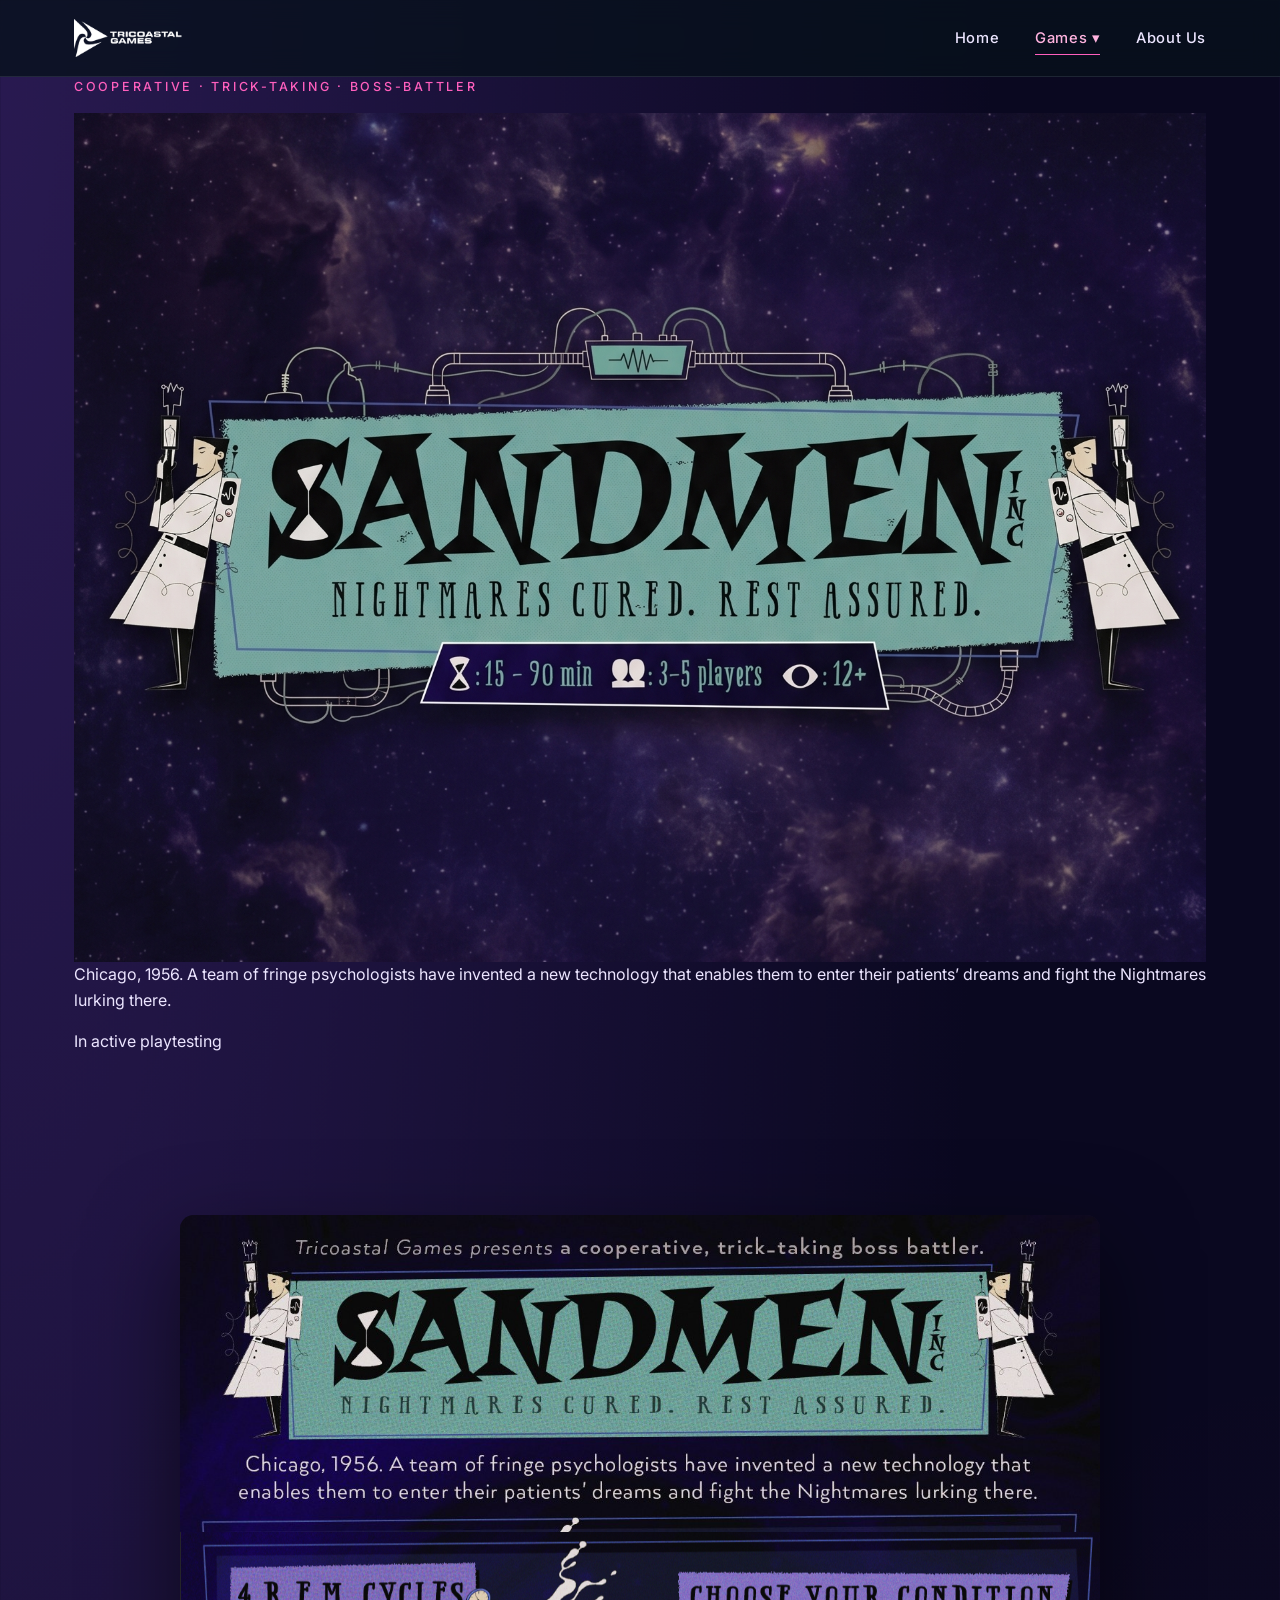
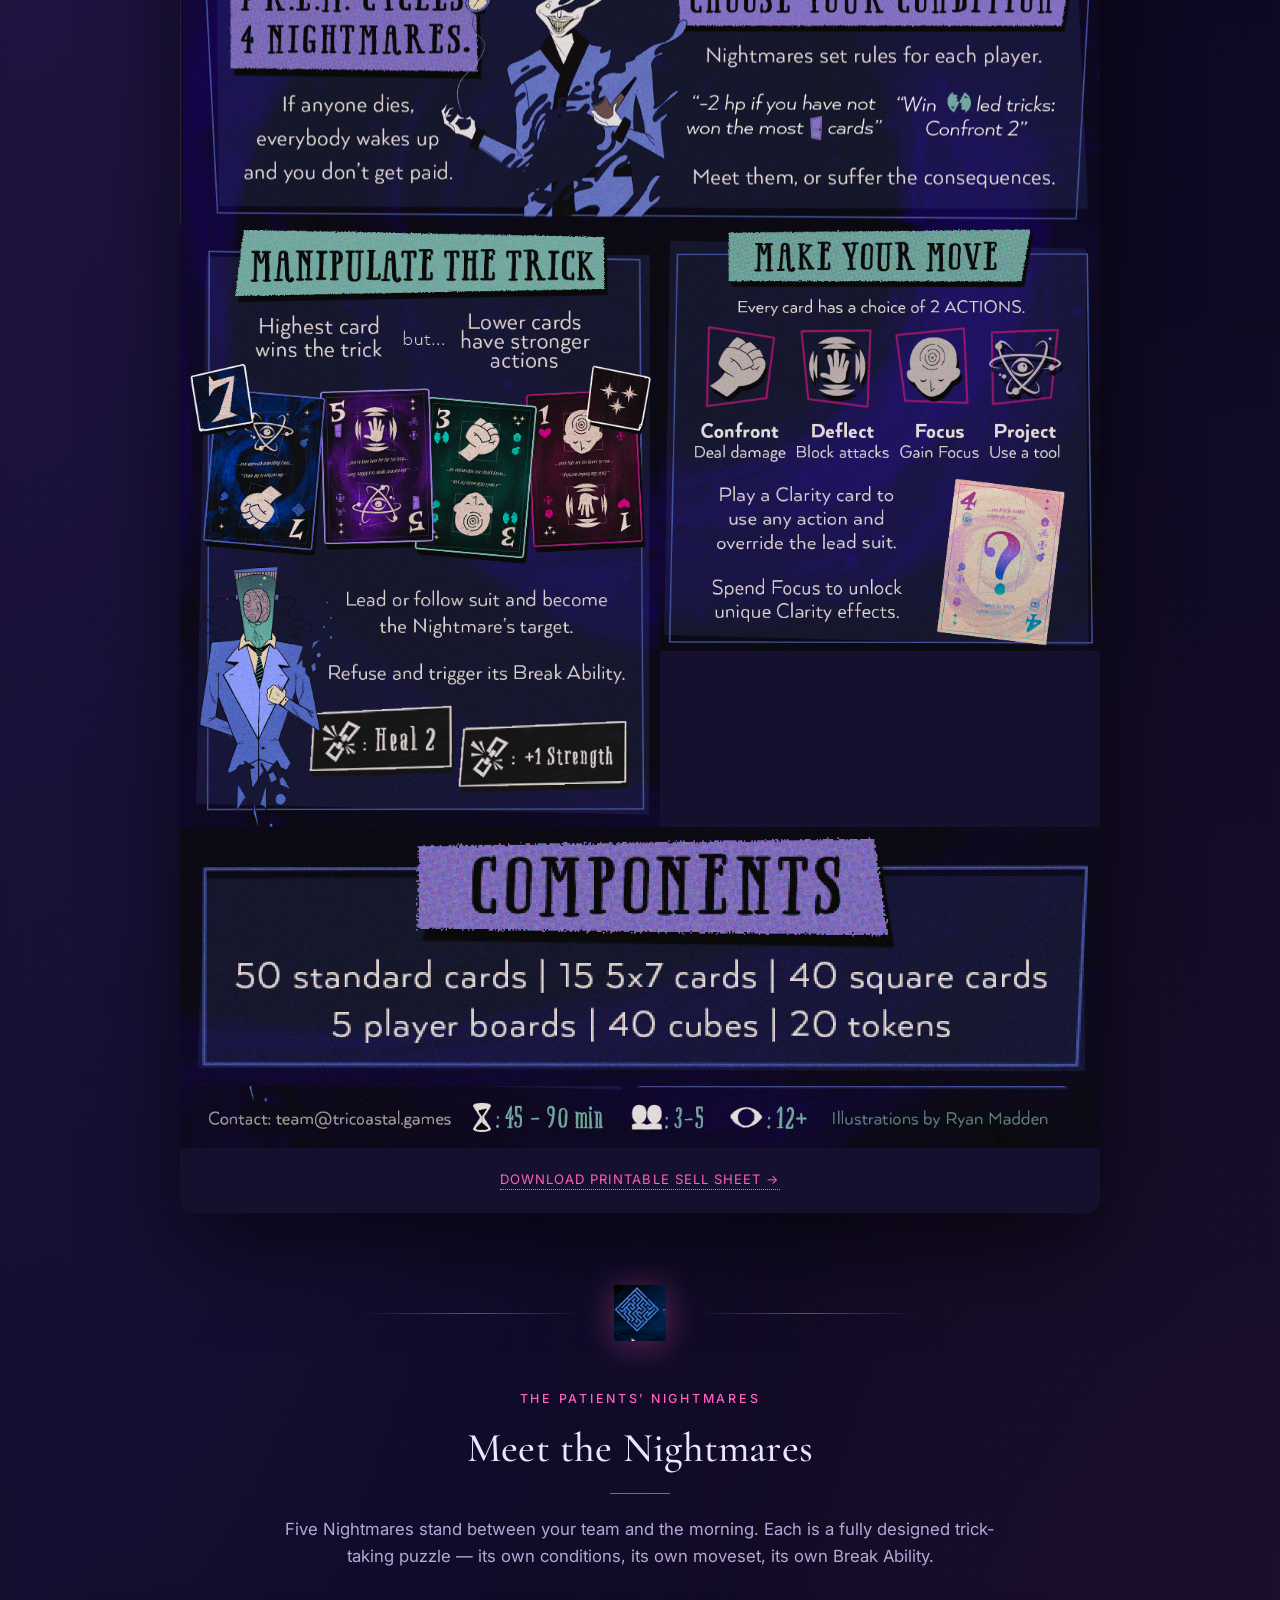
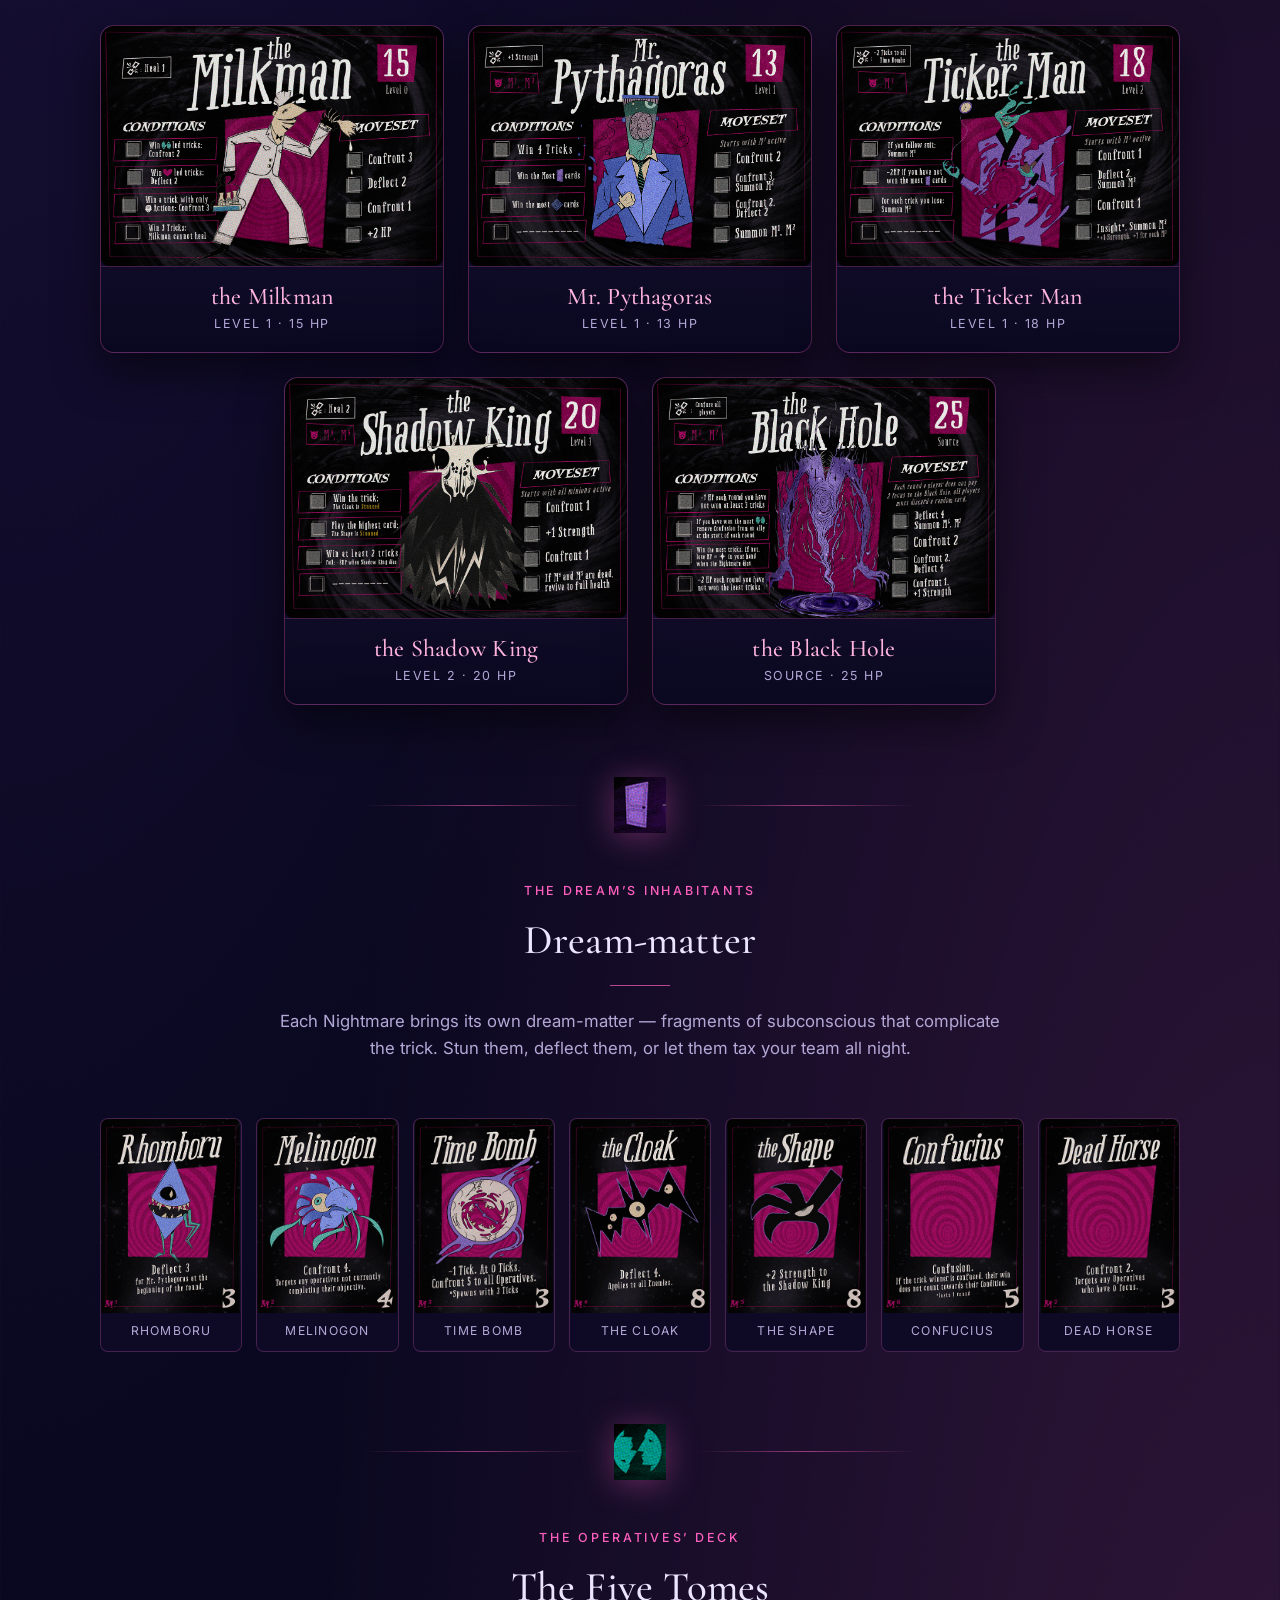
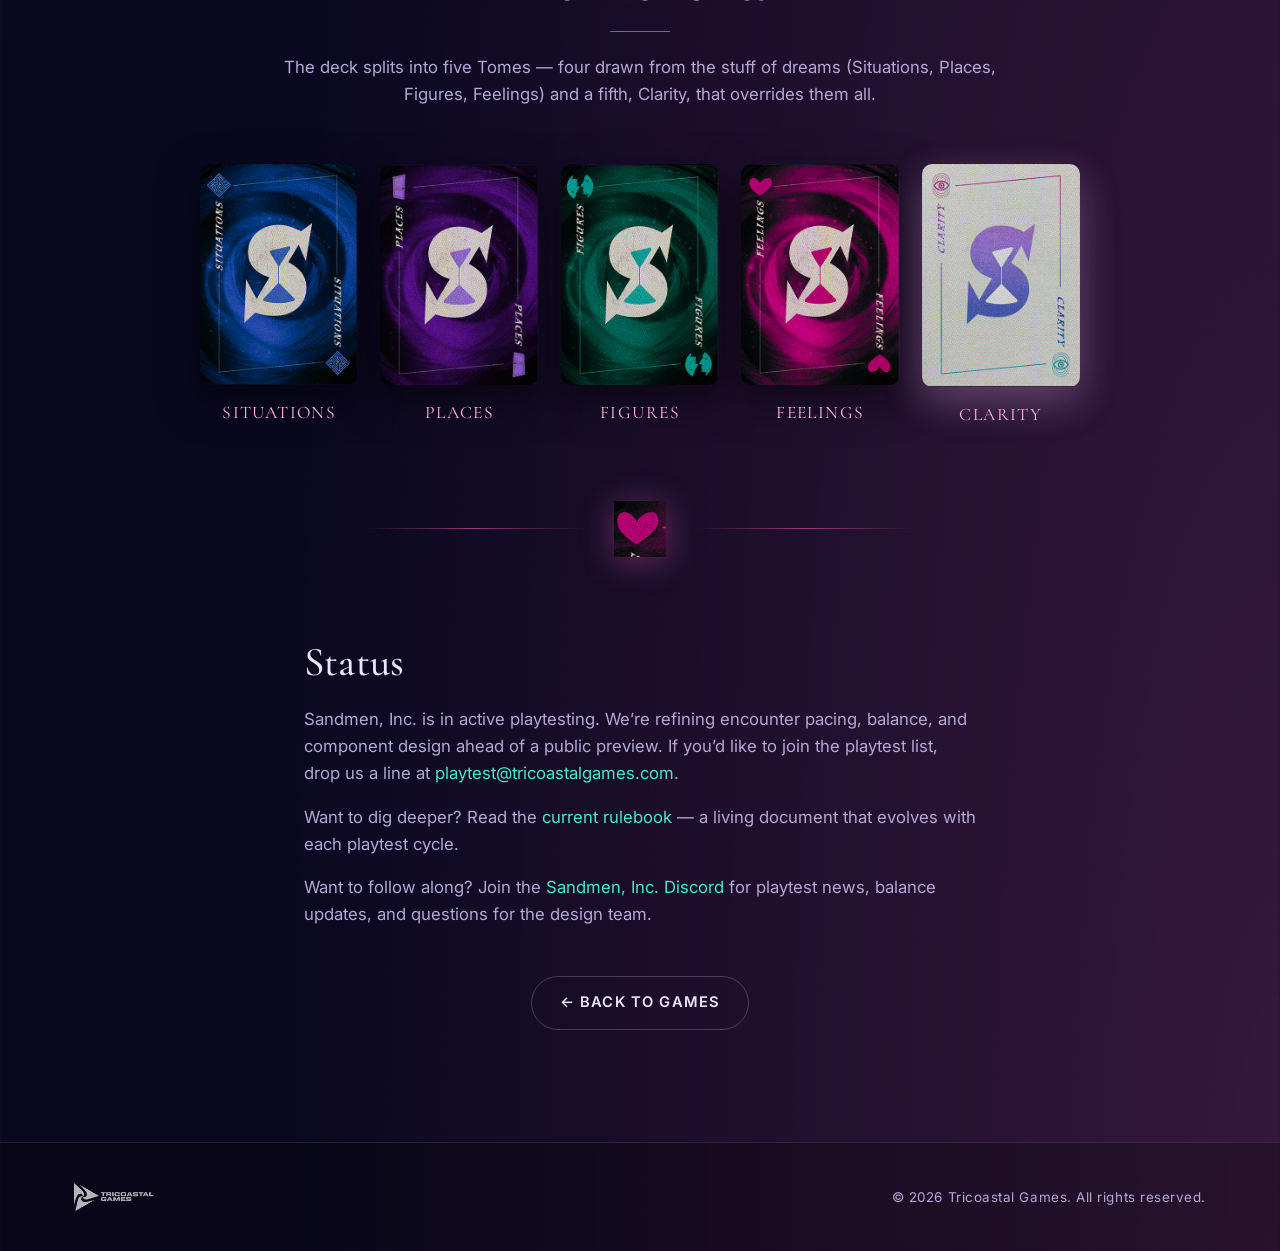
==== games/sandmen.html @ 51f2fef2 "[auto] update sandmen.html tide-of-avaris.html" ====
<!DOCTYPE html>
<html lang="en">
<head>
  <meta charset="UTF-8" />
  <meta name="viewport" content="width=device-width, initial-scale=1.0" />
  <title>Sandmen, Inc. — Tricoastal Games</title>
  <meta name="description" content="Chicago, 1956. A cooperative trick-taking boss-battler about fringe psychologists who enter the dreams of patients haunted by recurring nightmares." />
  <link rel="preconnect" href="https://fonts.googleapis.com">
  <link rel="preconnect" href="https://fonts.gstatic.com" crossorigin>
  <link href="https://fonts.googleapis.com/css2?family=Cormorant+Garamond:ital,wght@0,400;0,500;0,600;1,400&family=Inter:wght@400;500;600;700&display=swap" rel="stylesheet">
  <link rel="stylesheet" href="../assets/css/styles.css" />
</head>
<body class="theme-sandmen">

  <header class="site-nav">
    <div class="nav-inner">
      <a href="../index.html" class="nav-logo">
        <img src="../assets/images/logo.webp" alt="Tricoastal Games" />
      </a>
      <button class="nav-toggle" aria-label="Toggle menu" onclick="document.querySelector('.nav-links').classList.toggle('open')">&#9776;</button>
      <ul class="nav-links">
        <li><a href="../index.html">Home</a></li>
        <li class="has-dropdown">
          <a href="../index.html#games" class="active">Games &#9662;</a>
          <div class="dropdown">
            <a href="sandmen.html">Sandmen, Inc.</a>
            <a href="tide-of-avaris.html">Tide of Avaris</a>
          </div>
        </li>
        <li><a href="../about.html">About Us</a></li>
      </ul>
    </div>
  </header>

  <main>

    <section class="sandmen-hero">
      <div class="container">
        <div class="eyebrow">Cooperative · Trick-Taking · Boss-Battler</div>
        <img src="../assets/images/sandmen/sandmen_icon.png" alt="Sandmen, Inc. &mdash; Nightmares cured. Rest assured." class="sandmen-hero-logo" />
        <h1 class="visually-hidden">Sandmen, Inc.</h1>
        <p class="lede">Chicago, 1956. A team of fringe psychologists have invented a new technology that enables them to enter their patients&rsquo; dreams and fight the Nightmares lurking there.</p>
        <p class="hero-status">In active playtesting</p>
      </div>
    </section>

    <section class="section">
      <div class="container">
        <div class="sell-sheet-block">
          <img class="sheet-slice" src="../assets/images/sandmen/ss_top.jpg" alt="Sandmen, Inc. — Nightmares cured. Rest assured. Chicago, 1956. A team of fringe psychologists have invented a new technology that enables them to enter their patients' dreams and fight the Nightmares lurking there." />

          <img class="sheet-slice sheet-spaced" src="../assets/images/sandmen/ss_part1_panels_top.png" alt="4 R.E.M. Cycles. 4 Nightmares. If anyone dies, everybody wakes up and you don't get paid. — Choose Your Condition. Nightmares set rules for each player. Meet them, or suffer the consequences." />

          <div class="sheet-row sheet-row-tall">
            <img class="sheet-slice" src="../assets/images/sandmen/ss_part2_manipulate.png" alt="Manipulate the Trick. Highest card wins the trick, but lower cards have stronger actions. Lead or follow suit and become the Nightmare's target. Refuse and trigger its Break Ability." />
            <img class="sheet-slice" src="../assets/images/sandmen/ss_part3_makemove.png" alt="Make Your Move. Every card has a choice of 2 actions: Confront, Deflect, Focus, Project. Play a Clarity card to use any action and override the lead suit." />
          </div>

          <img class="sheet-slice sheet-spaced" src="../assets/images/sandmen/ss_part4_components.png" alt="Components: 50 standard cards, 15 5x7 cards, 40 square cards, 5 player boards, 40 cubes, 20 tokens." />

          <img class="sheet-slice" src="../assets/images/sandmen/ss_footer.jpg" alt="Contact: team@tricoastal.games. 45-90 min. 3-5 players. Ages 12+. Illustrations by Ryan Madden." />

          <div class="sheet-download">
            <a href="../assets/images/sandmen/sell_sheet.jpg" download>Download printable sell sheet &rarr;</a>
          </div>
        </div>
      </div>

      <div class="container">
        <div class="pip-divider">
          <img src="../assets/images/sandmen/pip_blue.png" alt="" />
        </div>

        <div class="section-header">
          <div class="eyebrow">The Patients&rsquo; Nightmares</div>
          <h2>Meet the Nightmares</h2>
          <div class="divider"></div>
          <p>Five Nightmares stand between your team and the morning. Each is a fully designed trick-taking puzzle &mdash; its own conditions, its own moveset, its own Break Ability.</p>
        </div>

        <div class="sandmen-nightmares">
          <article class="nightmare-card">
            <img src="../assets/images/sandmen/boss_milkman.png" alt="The Milkman &mdash; Level 1 nightmare boss card." />
            <div class="nightmare-meta">
              <h3>the Milkman</h3>
              <p class="meta">Level 1 &middot; 15 HP</p>
            </div>
          </article>
          <article class="nightmare-card">
            <img src="../assets/images/sandmen/boss_pythagoras.png" alt="Mr. Pythagoras &mdash; Level 1 nightmare boss card." />
            <div class="nightmare-meta">
              <h3>Mr. Pythagoras</h3>
              <p class="meta">Level 1 &middot; 13 HP</p>
            </div>
          </article>
          <article class="nightmare-card">
            <img src="../assets/images/sandmen/boss_tickerman.png" alt="The Ticker Man &mdash; Level 1 nightmare boss card." />
            <div class="nightmare-meta">
              <h3>the Ticker Man</h3>
              <p class="meta">Level 1 &middot; 18 HP</p>
            </div>
          </article>
          <article class="nightmare-card">
            <img src="../assets/images/sandmen/boss_shadowking.png" alt="The Shadow King &mdash; Level 2 nightmare boss card." />
            <div class="nightmare-meta">
              <h3>the Shadow King</h3>
              <p class="meta">Level 2 &middot; 20 HP</p>
            </div>
          </article>
          <article class="nightmare-card">
            <img src="../assets/images/sandmen/boss_blackhole.png" alt="The Black Hole &mdash; Source-level nightmare boss card." />
            <div class="nightmare-meta">
              <h3>the Black Hole</h3>
              <p class="meta">Source &middot; 25 HP</p>
            </div>
          </article>
        </div>

        <div class="pip-divider">
          <img src="../assets/images/sandmen/pip_purple.png" alt="" />
        </div>

        <div class="section-header">
          <div class="eyebrow">The Dream&rsquo;s Inhabitants</div>
          <h2>Dream-matter</h2>
          <div class="divider"></div>
          <p>Each Nightmare brings its own dream-matter &mdash; fragments of subconscious that complicate the trick. Stun them, deflect them, or let them tax your team all night.</p>
        </div>

        <div class="sandmen-minions">
          <figure class="minion-card">
            <img src="../assets/images/sandmen/minion_rhomboru.png" alt="Rhomboru minion card" />
            <figcaption>Rhomboru</figcaption>
          </figure>
          <figure class="minion-card">
            <img src="../assets/images/sandmen/minion_melinogon.png" alt="Melinogon minion card" />
            <figcaption>Melinogon</figcaption>
          </figure>
          <figure class="minion-card">
            <img src="../assets/images/sandmen/minion_timebomb.png" alt="Time Bomb minion card" />
            <figcaption>Time Bomb</figcaption>
          </figure>
          <figure class="minion-card">
            <img src="../assets/images/sandmen/minion_cloak.png" alt="The Cloak minion card" />
            <figcaption>the Cloak</figcaption>
          </figure>
          <figure class="minion-card">
            <img src="../assets/images/sandmen/minion_shape.png" alt="The Shape minion card" />
            <figcaption>the Shape</figcaption>
          </figure>
          <figure class="minion-card">
            <img src="../assets/images/sandmen/minion_confucius.png" alt="Confucius minion card" />
            <figcaption>Confucius</figcaption>
          </figure>
          <figure class="minion-card">
            <img src="../assets/images/sandmen/minion_deadhorse.png" alt="Dead Horse minion card" />
            <figcaption>Dead Horse</figcaption>
          </figure>
        </div>

        <div class="pip-divider">
          <img src="../assets/images/sandmen/pip_green.png" alt="" />
        </div>

        <div class="section-header">
          <div class="eyebrow">The Operatives&rsquo; Deck</div>
          <h2>The Five Tomes</h2>
          <div class="divider"></div>
          <p>The deck splits into five Tomes &mdash; four drawn from the stuff of dreams (Situations, Places, Figures, Feelings) and a fifth, Clarity, that overrides them all.</p>
        </div>

        <div class="sandmen-tomes">
          <figure class="tome-card">
            <img src="../assets/images/sandmen/tome_blue.png" alt="Situations tome card back." />
            <figcaption>Situations</figcaption>
          </figure>
          <figure class="tome-card">
            <img src="../assets/images/sandmen/tome_purple.png" alt="Places tome card back." />
            <figcaption>Places</figcaption>
          </figure>
          <figure class="tome-card">
            <img src="../assets/images/sandmen/tome_green.png" alt="Figures tome card back." />
            <figcaption>Figures</figcaption>
          </figure>
          <figure class="tome-card">
            <img src="../assets/images/sandmen/tome_magenta.png" alt="Feelings tome card back." />
            <figcaption>Feelings</figcaption>
          </figure>
          <figure class="tome-card tome-clarity">
            <img src="../assets/images/sandmen/tome_clarity.png" alt="Clarity tome card back." />
            <figcaption>Clarity</figcaption>
          </figure>
        </div>

        <div class="pip-divider">
          <img src="../assets/images/sandmen/pip_magenta.png" alt="" />
        </div>
      </div>

      <div class="container prose">
        <h2>Status</h2>
        <p>Sandmen, Inc. is in active playtesting. We&rsquo;re refining encounter pacing, balance, and component design ahead of a public preview. If you&rsquo;d like to join the playtest list, drop us a line at <a href="mailto:playtest@tricoastalgames.com">playtest@tricoastalgames.com</a>.</p>

        <p>Want to dig deeper? Read the <a href="https://docs.google.com/document/d/1T8IMd98u23xnT5SjLS5y4dcvf8iVUWsoNyVkyH0ZoHc/edit?usp=sharing" target="_blank" rel="noopener">current rulebook</a> &mdash; a living document that evolves with each playtest cycle.</p>

        <p>Want to follow along? Join the <a href="https://discord.gg/QtgcycZevu" target="_blank" rel="noopener">Sandmen, Inc. Discord</a> for playtest news, balance updates, and questions for the design team.</p>

        <p style="text-align:center; margin-top: 48px;">
          <a href="../index.html#games" class="btn btn-ghost">&larr; Back to games</a>
        </p>
      </div>
    </section>

  </main>

  <footer class="site-footer">
    <div class="container footer-inner">
      <img src="../assets/images/logo.webp" alt="Tricoastal Games" />
      <small>&copy; 2026 Tricoastal Games. All rights reserved.</small>
    </div>
  </footer>

</body>
</html>
---- assets/css/styles.css ----
/* ============================================================
   Tricoastal Games — Site Stylesheet
   Palette: deep ocean navy, mist, sand, and a coastal teal accent.
   ============================================================ */

:root {
  --ink: #07111c;
  --ink-2: #0d1b2a;
  --ink-3: #16263a;
  --mist: #e9eef4;
  --mist-dim: #a9b6c6;
  --sand: #d9b483;
  --sand-soft: #f0d9b2;
  --teal: #4fb3c5;
  --teal-deep: #1f6f80;
  --line: rgba(233, 238, 244, 0.10);
  --line-strong: rgba(233, 238, 244, 0.22);

  --serif: "Cormorant Garamond", "Playfair Display", Georgia, "Times New Roman", serif;
  --sans: "Inter", -apple-system, BlinkMacSystemFont, "Segoe UI", Roboto, "Helvetica Neue", Arial, sans-serif;

  --container: 1180px;
  --radius: 14px;
}

* {
  box-sizing: border-box;
}

html, body {
  margin: 0;
  padding: 0;
  background: var(--ink);
  color: var(--mist);
  font-family: var(--sans);
  font-size: 16px;
  line-height: 1.6;
  -webkit-font-smoothing: antialiased;
  -moz-osx-font-smoothing: grayscale;
}

body {
  background:
    radial-gradient(ellipse at top left, rgba(31, 111, 128, 0.20), transparent 55%),
    radial-gradient(ellipse at bottom right, rgba(217, 180, 131, 0.10), transparent 55%),
    var(--ink);
  min-height: 100vh;
  display: flex;
  flex-direction: column;
}

img {
  max-width: 100%;
  display: block;
}

a {
  color: var(--teal);
  text-decoration: none;
  transition: color 0.18s ease;
}

a:hover {
  color: var(--sand-soft);
}

h1, h2, h3, h4 {
  font-family: var(--serif);
  font-weight: 500;
  color: var(--mist);
  letter-spacing: 0.005em;
  margin: 0 0 0.5em;
}

h1 { font-size: clamp(2.4rem, 5vw, 4.2rem); line-height: 1.05; }
h2 { font-size: clamp(1.8rem, 3.2vw, 2.6rem); line-height: 1.15; }
h3 { font-size: 1.4rem; }

p { margin: 0 0 1em; color: var(--mist); }

.eyebrow {
  text-transform: uppercase;
  letter-spacing: 0.22em;
  font-size: 0.78rem;
  color: var(--sand);
  font-weight: 500;
  margin-bottom: 1rem;
}

.container {
  width: 100%;
  max-width: var(--container);
  margin: 0 auto;
  padding: 0 24px;
}

/* ============================================================
   Navigation
   ============================================================ */
.site-nav {
  position: sticky;
  top: 0;
  z-index: 100;
  background: rgba(7, 17, 28, 0.78);
  backdrop-filter: blur(14px);
  -webkit-backdrop-filter: blur(14px);
  border-bottom: 1px solid var(--line);
}

.nav-inner {
  display: flex;
  align-items: center;
  justify-content: space-between;
  height: 76px;
  max-width: var(--container);
  margin: 0 auto;
  padding: 0 24px;
}

.nav-logo {
  display: flex;
  align-items: center;
  gap: 12px;
}

.nav-logo img {
  height: 38px;
  width: auto;
}

.nav-links {
  display: flex;
  align-items: center;
  gap: 36px;
  list-style: none;
  margin: 0;
  padding: 0;
}

.nav-links a {
  color: var(--mist);
  font-size: 0.92rem;
  font-weight: 500;
  letter-spacing: 0.04em;
  position: relative;
  padding: 4px 0;
}

.nav-links a::after {
  content: "";
  position: absolute;
  left: 0;
  bottom: -4px;
  width: 0;
  height: 1px;
  background: var(--sand);
  transition: width 0.22s ease;
}

.nav-links a:hover::after,
.nav-links a.active::after {
  width: 100%;
}

.nav-links a:hover,
.nav-links a.active {
  color: var(--sand-soft);
}

/* Dropdown */
.has-dropdown {
  position: relative;
}

.dropdown {
  position: absolute;
  top: calc(100% + 14px);
  left: 50%;
  transform: translateX(-50%) translateY(-6px);
  background: var(--ink-2);
  border: 1px solid var(--line-strong);
  border-radius: 10px;
  padding: 8px;
  min-width: 220px;
  opacity: 0;
  pointer-events: none;
  transition: opacity 0.18s ease, transform 0.18s ease;
  box-shadow: 0 18px 50px rgba(0, 0, 0, 0.45);
}

.has-dropdown:hover .dropdown,
.has-dropdown:focus-within .dropdown {
  opacity: 1;
  pointer-events: auto;
  transform: translateX(-50%) translateY(0);
}

.dropdown a {
  display: block;
  padding: 10px 14px;
  border-radius: 6px;
  color: var(--mist);
  font-size: 0.92rem;
}

.dropdown a:hover {
  background: var(--ink-3);
  color: var(--sand-soft);
}

.dropdown a::after { display: none; }

.nav-toggle {
  display: none;
  background: none;
  border: 0;
  color: var(--mist);
  font-size: 1.4rem;
  cursor: pointer;
  padding: 8px;
}

/* ============================================================
   Hero
   ============================================================ */
.hero {
  position: relative;
  padding: 120px 0 100px;
  overflow: hidden;
}

.hero::before {
  content: "";
  position: absolute;
  inset: 0;
  background:
    radial-gradient(circle at 20% 30%, rgba(79, 179, 197, 0.18), transparent 45%),
    radial-gradient(circle at 80% 70%, rgba(217, 180, 131, 0.12), transparent 50%);
  pointer-events: none;
}

.hero-inner {
  position: relative;
  display: flex;
  flex-direction: column;
  align-items: center;
  text-align: center;
  gap: 28px;
}

.hero-logo {
  width: min(620px, 80%);
  margin-bottom: 12px;
}

.hero-tagline {
  font-family: var(--serif);
  font-size: clamp(1.4rem, 2.6vw, 2rem);
  font-style: italic;
  color: var(--mist-dim);
  max-width: 720px;
  margin: 0;
}

.hero-sub {
  max-width: 580px;
  color: var(--mist-dim);
  font-size: 1.02rem;
}

.btn-row {
  display: flex;
  gap: 14px;
  flex-wrap: wrap;
  justify-content: center;
  margin-top: 14px;
}

.btn {
  display: inline-block;
  padding: 14px 28px;
  border-radius: 999px;
  font-size: 0.92rem;
  letter-spacing: 0.08em;
  text-transform: uppercase;
  font-weight: 600;
  transition: all 0.2s ease;
  border: 1px solid transparent;
}

.btn-primary {
  background: var(--sand);
  color: var(--ink);
}
.btn-primary:hover {
  background: var(--sand-soft);
  color: var(--ink);
  transform: translateY(-1px);
}

.btn-ghost {
  background: transparent;
  border-color: var(--line-strong);
  color: var(--mist);
}
.btn-ghost:hover {
  border-color: var(--sand);
  color: var(--sand-soft);
}

/* ============================================================
   Sections
   ============================================================ */
.section {
  padding: 96px 0;
  position: relative;
}

.section-header {
  text-align: center;
  max-width: 720px;
  margin: 0 auto 56px;
}

.section-header p {
  color: var(--mist-dim);
  font-size: 1.05rem;
}

.divider {
  width: 60px;
  height: 1px;
  background: var(--sand);
  margin: 18px auto 22px;
  opacity: 0.7;
}

/* Featured games grid */
.games-grid {
  display: grid;
  grid-template-columns: repeat(auto-fit, minmax(320px, 1fr));
  gap: 28px;
}

.game-card {
  position: relative;
  background: linear-gradient(180deg, var(--ink-2), var(--ink));
  border: 1px solid var(--line);
  border-radius: var(--radius);
  padding: 40px 32px;
  display: flex;
  flex-direction: column;
  gap: 16px;
  min-height: 320px;
  overflow: hidden;
  transition: transform 0.25s ease, border-color 0.25s ease, box-shadow 0.25s ease;
}

.game-card::before {
  content: "";
  position: absolute;
  top: 0; left: 0; right: 0;
  height: 3px;
  background: linear-gradient(90deg, var(--teal-deep), var(--sand));
  opacity: 0.55;
}

.game-card:hover {
  transform: translateY(-4px);
  border-color: var(--line-strong);
  box-shadow: 0 24px 60px rgba(0, 0, 0, 0.35);
}

.game-card h3 {
  font-family: var(--serif);
  font-size: 1.9rem;
  margin: 0;
}

.game-meta {
  display: flex;
  gap: 14px;
  font-size: 0.82rem;
  color: var(--mist-dim);
  text-transform: uppercase;
  letter-spacing: 0.12em;
}

.game-meta span + span::before {
  content: "·";
  margin-right: 14px;
  color: var(--sand);
}

.game-card p {
  color: var(--mist-dim);
  flex: 1;
}

.game-card .card-link {
  display: inline-flex;
  align-items: center;
  gap: 8px;
  color: var(--sand);
  font-weight: 600;
  letter-spacing: 0.05em;
  text-transform: uppercase;
  font-size: 0.82rem;
  margin-top: auto;
}
.game-card .card-link:hover { color: var(--sand-soft); }

/* About preview */
.split {
  display: grid;
  grid-template-columns: 1fr 1fr;
  gap: 64px;
  align-items: center;
}

.split p {
  color: var(--mist-dim);
  font-size: 1.05rem;
}

.split-art {
  aspect-ratio: 4 / 3;
  border-radius: var(--radius);
  background:
    linear-gradient(135deg, rgba(31, 111, 128, 0.35), rgba(217, 180, 131, 0.18)),
    var(--ink-2);
  border: 1px solid var(--line);
  display: flex;
  align-items: center;
  justify-content: center;
  padding: 40px;
}

.split-art img {
  width: 70%;
  opacity: 0.85;
}

/* ============================================================
   Generic page header (for sub-pages)
   ============================================================ */
.page-header {
  padding: 110px 0 60px;
  text-align: center;
  border-bottom: 1px solid var(--line);
}

.page-header h1 {
  margin-bottom: 0.4em;
}

.page-header p {
  color: var(--mist-dim);
  font-size: 1.1rem;
  max-width: 640px;
  margin: 0 auto;
}

/* Long-form content */
.prose {
  max-width: 720px;
  margin: 0 auto;
}

.prose h2 {
  margin-top: 2em;
}

.prose p {
  color: var(--mist-dim);
  font-size: 1.05rem;
}

/* ============================================================
   Game detail layout
   ============================================================ */
.game-hero {
  padding: 110px 0 80px;
  text-align: center;
  border-bottom: 1px solid var(--line);
  position: relative;
  overflow: hidden;
}

.game-hero::before {
  content: "";
  position: absolute;
  inset: 0;
  background: radial-gradient(circle at 50% 0%, rgba(79, 179, 197, 0.15), transparent 60%);
  pointer-events: none;
}

.game-hero .eyebrow { margin-bottom: 0.5em; }

.game-hero h1 {
  font-size: clamp(2.6rem, 6vw, 4.8rem);
  margin-bottom: 0.4em;
}

.game-hero .lede {
  max-width: 640px;
  margin: 0 auto 24px;
  color: var(--mist-dim);
  font-size: 1.15rem;
}

.spec-row {
  display: flex;
  justify-content: center;
  flex-wrap: wrap;
  gap: 32px;
  margin: 36px 0 0;
  list-style: none;
  padding: 0;
}

.spec-row li {
  text-align: center;
}

.spec-row .label {
  display: block;
  font-size: 0.7rem;
  text-transform: uppercase;
  letter-spacing: 0.18em;
  color: var(--sand);
  margin-bottom: 6px;
}

.spec-row .value {
  font-family: var(--serif);
  font-size: 1.4rem;
  color: var(--mist);
}

.feature-grid {
  display: grid;
  grid-template-columns: repeat(auto-fit, minmax(260px, 1fr));
  gap: 24px;
  margin-top: 40px;
}

.feature {
  background: var(--ink-2);
  border: 1px solid var(--line);
  border-radius: var(--radius);
  padding: 28px;
}

.feature h3 {
  font-family: var(--serif);
  font-size: 1.3rem;
  margin-bottom: 8px;
  color: var(--sand-soft);
}

.feature p {
  color: var(--mist-dim);
  font-size: 0.96rem;
  margin: 0;
}

/* ============================================================
   Footer
   ============================================================ */
.site-footer {
  margin-top: auto;
  border-top: 1px solid var(--line);
  padding: 40px 0;
  background: rgba(0, 0, 0, 0.25);
}

.footer-inner {
  display: flex;
  justify-content: space-between;
  align-items: center;
  flex-wrap: wrap;
  gap: 18px;
}

.footer-inner img {
  height: 28px;
  opacity: 0.7;
}

.footer-inner small {
  color: var(--mist-dim);
  font-size: 0.84rem;
  letter-spacing: 0.04em;
}

/* ============================================================
   Game hero with cover art
   ============================================================ */
.game-hero.with-art {
  padding: 0;
  border-bottom: 1px solid var(--line);
}

.game-hero.with-art .hero-art {
  position: relative;
  min-height: 520px;
  display: flex;
  align-items: center;
  justify-content: center;
  text-align: center;
  padding: 140px 24px 90px;
  background-size: cover;
  background-position: center;
  background-repeat: no-repeat;
}

.game-hero.with-art .hero-art::after {
  content: "";
  position: absolute;
  inset: 0;
  background: linear-gradient(180deg, rgba(0,0,0,0.10) 0%, rgba(0,0,0,0.35) 60%, var(--ink) 100%);
  pointer-events: none;
}

.game-hero.with-art .hero-art > .container {
  position: relative;
  z-index: 1;
}

.game-hero.with-art h1 {
  text-shadow: 0 4px 30px rgba(0, 0, 0, 0.55);
}

.game-hero.with-art .lede {
  color: var(--mist);
  text-shadow: 0 2px 18px rgba(0, 0, 0, 0.65);
}

/* Stacked logo hero (used by Avaris) */
.game-hero .hero-logo-art {
  max-width: min(520px, 78%);
  margin: 0 auto 22px;
  filter: drop-shadow(0 12px 30px rgba(0,0,0,0.45));
}

/* ============================================================
   Gallery
   ============================================================ */
.gallery {
  display: grid;
  grid-template-columns: repeat(auto-fit, minmax(280px, 1fr));
  gap: 22px;
  margin: 48px 0 24px;
}

.gallery-item {
  position: relative;
  border-radius: var(--radius);
  overflow: hidden;
  border: 1px solid var(--line);
  background: var(--ink-2);
  aspect-ratio: 4 / 3;
  display: flex;
  align-items: center;
  justify-content: center;
}

.gallery-item img {
  width: 100%;
  height: 100%;
  object-fit: cover;
  transition: transform 0.4s ease;
}

.gallery-item:hover img { transform: scale(1.03); }

.gallery-item .caption {
  position: absolute;
  left: 0; right: 0; bottom: 0;
  padding: 14px 16px 12px;
  background: linear-gradient(180deg, transparent, rgba(0,0,0,0.75));
  font-size: 0.82rem;
  text-transform: uppercase;
  letter-spacing: 0.14em;
  color: var(--mist);
}

.gallery-item.wide {
  grid-column: 1 / -1;
  aspect-ratio: 21 / 9;
}

.gallery-item.tall {
  aspect-ratio: 3 / 4;
}

/* ============================================================
   Sell-sheet block (sandmen.html)
   A sliced-mosaic recreation of the printed sell sheet: each
   section is its own image; the layout reassembles them.
   ============================================================ */
.sell-sheet-block {
  position: relative;
  max-width: 920px;
  margin: 48px auto;
  border-radius: var(--radius);
  overflow: hidden;
  box-shadow: 0 32px 90px rgba(0, 0, 0, 0.55);
  background: var(--ink-2);
}

.sheet-slice {
  display: block;
  width: 100%;
  height: auto;
  margin: 0;
}

.sheet-row {
  display: grid;
  /* Preserve the original sell sheet's column ratio (665:610). */
  grid-template-columns: 665fr 610fr;
  gap: 0;
}

.sheet-download {
  text-align: center;
  padding: 18px 16px 22px;
  background: var(--ink-2);
}

.sheet-download a {
  font-family: var(--sans);
  font-size: 0.82rem;
  color: var(--sand);
  letter-spacing: 0.08em;
  text-transform: uppercase;
  border-bottom: 1px dotted var(--sand);
  padding-bottom: 2px;
}

.sheet-download a:hover {
  color: var(--sand-soft);
  border-bottom-color: var(--sand-soft);
}

@media (max-width: 640px) {
  .sheet-row {
    grid-template-columns: 1fr;
  }
}

/* Game card thumbnail on homepage */
.game-card.has-thumb { padding: 0; }
.game-card.has-thumb > .thumb,
.game-card.has-thumb > img.thumb {
  display: block;
  width: 100%;
  aspect-ratio: 16 / 9;
  object-fit: cover;
  border-bottom: 1px solid var(--line);
}
.game-card.has-thumb .card-body {
  padding: 28px 32px 36px;
  display: flex;
  flex-direction: column;
  gap: 14px;
  flex: 1;
}

/* Logo-style thumbnail: show the full logo, matched backdrop */
.game-card.logo-thumb .thumb {
  display: flex;
  align-items: center;
  justify-content: center;
  width: 100%;
  aspect-ratio: 4 / 3;
  overflow: hidden;
  border-bottom: 1px solid var(--line);
}

.game-card.logo-thumb .thumb img {
  width: 100%;
  height: 100%;
  object-fit: cover;
  object-position: center;
  transition: transform 0.4s ease;
}

.game-card.logo-thumb:hover .thumb img { transform: scale(1.03); }

/* Each logo backdrop is chosen to blend with the logo art's own background */
.thumb-sandmen {
  background:
    radial-gradient(ellipse at center, #2a1b4a 0%, #120a25 70%, #07041a 100%);
}

.thumb-avaris {
  background: linear-gradient(180deg, #4ec6d8 0%, #1c4dc4 100%);
}

/* ============================================================
   Per-page color themes
   ============================================================ */

/* Sandmen, Inc. — midnight purple / magenta / electric teal */
body.theme-sandmen {
  --ink: #0a0820;
  --ink-2: #15102e;
  --ink-3: #221941;
  --mist: #ece5ff;
  --mist-dim: #b3a8d6;
  --sand: #ff5fbd;
  --sand-soft: #ffb3df;
  --teal: #4be7c8;
  --teal-deep: #6a3fb8;
  --line: rgba(236, 229, 255, 0.10);
  --line-strong: rgba(236, 229, 255, 0.22);

  background:
    radial-gradient(ellipse at top left, rgba(106, 63, 184, 0.32), transparent 55%),
    radial-gradient(ellipse at bottom right, rgba(255, 95, 189, 0.18), transparent 55%),
    var(--ink);
}

body.theme-sandmen .game-card::before,
body.theme-sandmen .games-grid .game-card::before {
  background: linear-gradient(90deg, var(--teal-deep), var(--sand));
}

body.theme-sandmen .btn-primary {
  background: var(--sand);
  color: var(--ink);
}
body.theme-sandmen .btn-primary:hover {
  background: var(--sand-soft);
  color: var(--ink);
}

/* Tide of Avaris — ocean cyan / cobalt / warm gold */
body.theme-avaris {
  --ink: #061b3d;
  --ink-2: #0b2755;
  --ink-3: #103572;
  --mist: #eaf4ff;
  --mist-dim: #a8c3e6;
  --sand: #f2c449;
  --sand-soft: #ffe19a;
  --teal: #3ecfe6;
  --teal-deep: #0e7fa8;
  --line: rgba(234, 244, 255, 0.10);
  --line-strong: rgba(234, 244, 255, 0.24);

  background:
    radial-gradient(ellipse at top left, rgba(62, 207, 230, 0.28), transparent 55%),
    radial-gradient(ellipse at bottom right, rgba(242, 196, 73, 0.16), transparent 55%),
    var(--ink);
}

body.theme-avaris .game-card::before {
  background: linear-gradient(90deg, var(--teal-deep), var(--sand));
}

body.theme-avaris h1,
body.theme-avaris h2 {
  font-family: 'Pirata One', 'Cinzel', 'Cormorant Garamond', serif;
  letter-spacing: 0.02em;
}

body.theme-avaris .section-header h2,
body.theme-avaris .feature h3 {
  color: var(--sand-soft);
}

body.theme-avaris .btn-primary {
  background: var(--sand);
  color: var(--ink);
}
body.theme-avaris .btn-primary:hover {
  background: var(--sand-soft);
  color: var(--ink);
}

/* ============================================================
   Tide of Avaris — page-specific blocks
   ============================================================ */

.visually-hidden {
  position: absolute;
  width: 1px;
  height: 1px;
  padding: 0;
  margin: -1px;
  overflow: hidden;
  clip: rect(0, 0, 0, 0);
  white-space: nowrap;
  border: 0;
}

/* Custom hero: logo as foreground, deep-ocean gradient as backdrop */
.toa-hero {
  position: relative;
  text-align: center;
  padding: 80px 0 70px;
  border-bottom: 1px solid var(--line);
  overflow: hidden;
  background:
    radial-gradient(ellipse at 50% 18%, rgba(62, 207, 230, 0.42) 0%, transparent 55%),
    linear-gradient(180deg, #0a3a7a 0%, #061b3d 60%, var(--ink) 100%);
}

.toa-hero::before {
  content: "";
  position: absolute;
  inset: 0;
  background:
    radial-gradient(ellipse at 8% 75%, rgba(242, 196, 73, 0.10), transparent 50%),
    radial-gradient(ellipse at 92% 25%, rgba(62, 207, 230, 0.12), transparent 55%);
  pointer-events: none;
}

.toa-hero .container {
  position: relative;
  z-index: 1;
}

.toa-hero-logo {
  display: block;
  margin: 4px auto 22px;
  max-width: min(620px, 88%);
  filter: drop-shadow(0 16px 36px rgba(0, 0, 0, 0.6));
}

.toa-hero .lede {
  font-family: var(--serif);
  font-style: italic;
  color: var(--sand-soft);
  font-size: clamp(1.1rem, 2.4vw, 1.45rem);
  max-width: 720px;
  margin: 0 auto 14px;
}

.toa-hero .spec-row .label { color: var(--sand); }

/* Trailer embed */
.toa-trailer-section {
  padding-top: 72px;
  padding-bottom: 48px;
}

.toa-trailer-section .section-header { margin-bottom: 36px; }

.trailer-frame {
  position: relative;
  width: 100%;
  max-width: 980px;
  margin: 0 auto;
  aspect-ratio: 16 / 9;
  border-radius: 10px;
  overflow: hidden;
  border: 2px solid var(--sand);
  box-shadow:
    0 0 0 6px var(--ink-2),
    0 0 0 8px rgba(242, 196, 73, 0.35),
    0 28px 80px rgba(0, 0, 0, 0.55);
  background: #000;
}

.trailer-frame iframe {
  position: absolute;
  inset: 0;
  width: 100%;
  height: 100%;
  border: 0;
  display: block;
}

/* Doubloon divider */
.toa-doubloon-divider {
  display: flex;
  align-items: center;
  justify-content: center;
  gap: 24px;
  margin: 56px 0;
}

.toa-doubloon-divider::before,
.toa-doubloon-divider::after {
  content: "";
  flex: 1;
  max-width: 180px;
  height: 1px;
  background: linear-gradient(90deg, transparent, rgba(242, 196, 73, 0.7), transparent);
}

.toa-doubloon-divider img {
  width: 56px;
  height: auto;
  filter: drop-shadow(0 4px 14px rgba(242, 196, 73, 0.45));
  animation: doubloon-bob 4s ease-in-out infinite;
}

@keyframes doubloon-bob {
  0%, 100% { transform: translateY(0) rotate(-2deg); }
  50%      { transform: translateY(-4px) rotate(2deg); }
}

/* Captains showcase */
.toa-captains {
  display: grid;
  grid-template-columns: repeat(auto-fit, minmax(280px, 1fr));
  gap: 26px;
  margin: 40px 0 16px;
}

.captain-card {
  position: relative;
  background:
    linear-gradient(180deg, rgba(11, 39, 85, 0.55), rgba(6, 27, 61, 0.95));
  border: 1px solid rgba(242, 196, 73, 0.32);
  border-radius: var(--radius);
  overflow: hidden;
  box-shadow: 0 14px 36px rgba(0, 0, 0, 0.45);
  transition: transform 0.25s ease, box-shadow 0.25s ease, border-color 0.25s ease;
}

.captain-card:hover {
  transform: translateY(-3px);
  border-color: var(--sand);
  box-shadow: 0 22px 54px rgba(0, 0, 0, 0.6);
}

.captain-card .mat {
  display: block;
  width: 100%;
  aspect-ratio: 16 / 9;
  object-fit: cover;
  object-position: center top;
  border-bottom: 2px solid var(--sand);
}

.captain-card .captain-meta {
  padding: 18px 22px 22px;
  text-align: center;
}

.captain-card h3 {
  font-family: 'Pirata One', 'Cinzel', 'Cormorant Garamond', serif;
  font-size: 1.7rem;
  color: var(--sand);
  margin: 0 0 2px;
  letter-spacing: 0.04em;
  line-height: 1.1;
}

.captain-card .title {
  font-family: var(--serif);
  font-style: italic;
  color: var(--mist-dim);
  font-size: 1rem;
  margin: 0;
}

/* Board showcase: framed map */
.toa-board-showcase {
  position: relative;
  max-width: 940px;
  margin: 40px auto 16px;
  padding: 18px;
  border: 2px solid var(--sand);
  border-radius: 14px;
  background:
    radial-gradient(ellipse at center, rgba(11, 39, 85, 0.65), rgba(6, 27, 61, 0.95)),
    var(--ink);
  box-shadow:
    0 0 0 8px rgba(242, 196, 73, 0.18),
    0 30px 80px rgba(0, 0, 0, 0.55);
}

.toa-board-showcase img {
  width: 100%;
  height: auto;
  display: block;
  border-radius: 8px;
}

/* Gem divider: rainbow row of the six treasures */
.toa-gem-divider {
  display: flex;
  justify-content: center;
  align-items: center;
  gap: 14px;
  margin: 56px 0 40px;
  flex-wrap: wrap;
}

.toa-gem-divider img {
  width: 28px;
  height: auto;
  opacity: 0.65;
  filter: drop-shadow(0 3px 10px rgba(0, 0, 0, 0.5));
  transition: transform 0.5s ease, opacity 0.3s ease;
}

.toa-gem-divider:hover img { opacity: 1; }
.toa-gem-divider img:hover { transform: translateY(-3px) rotate(-4deg); }

/* The six treasures showcase */
.toa-treasures {
  display: grid;
  grid-template-columns: repeat(6, 1fr);
  gap: 18px;
  max-width: 920px;
  margin: 32px auto 24px;
  padding: 32px 24px;
  background:
    radial-gradient(ellipse at center, rgba(11, 39, 85, 0.45), transparent 75%);
  border-top: 1px solid rgba(242, 196, 73, 0.25);
  border-bottom: 1px solid rgba(242, 196, 73, 0.25);
}

.treasure-gem {
  margin: 0;
  text-align: center;
  display: flex;
  flex-direction: column;
  align-items: center;
  gap: 10px;
}

.treasure-gem img {
  width: 100%;
  max-width: 110px;
  height: auto;
  filter: drop-shadow(0 8px 18px rgba(0, 0, 0, 0.55));
  transition: transform 0.3s ease, filter 0.3s ease;
}

.treasure-gem:hover img {
  transform: translateY(-6px) rotate(-3deg);
  filter: drop-shadow(0 14px 26px rgba(0, 0, 0, 0.7));
}

.treasure-gem figcaption {
  font-family: var(--serif);
  font-style: italic;
  color: var(--mist-dim);
  font-size: 0.9rem;
  letter-spacing: 0.05em;
}

/* Rum + gold currency note */
.toa-currency-note {
  display: grid;
  grid-template-columns: 220px 1fr;
  gap: 32px;
  align-items: center;
  max-width: 820px;
  margin: 36px auto 8px;
  padding: 26px 32px;
  background: linear-gradient(180deg, rgba(11, 39, 85, 0.55), rgba(6, 27, 61, 0.85));
  border: 1px solid rgba(242, 196, 73, 0.28);
  border-radius: var(--radius);
  box-shadow: 0 18px 44px rgba(0, 0, 0, 0.45);
}

.currency-art {
  position: relative;
  display: flex;
  align-items: center;
  justify-content: center;
  gap: 6px;
  min-height: 130px;
}

.currency-rum {
  width: 92px;
  height: auto;
  filter: drop-shadow(0 6px 16px rgba(0, 0, 0, 0.55));
  transform: rotate(-6deg);
  transition: transform 0.3s ease;
}

.currency-gold {
  width: 78px;
  height: auto;
  filter: drop-shadow(0 4px 14px rgba(242, 196, 73, 0.45));
  transform: rotate(8deg) translateY(8px);
  transition: transform 0.3s ease;
}

.toa-currency-note:hover .currency-rum { transform: rotate(-9deg) translateY(-2px); }
.toa-currency-note:hover .currency-gold { transform: rotate(11deg) translateY(4px); }

/* Locked treasure variant — same chassis as currency note */
.toa-locked-note {
  margin-top: 24px;
  margin-bottom: 24px;
  border-color: rgba(62, 207, 230, 0.32);
}

.locked-gem {
  width: 110px;
  height: auto;
  filter:
    drop-shadow(0 6px 16px rgba(0, 0, 0, 0.6))
    drop-shadow(0 0 12px rgba(62, 207, 230, 0.35));
  transform: rotate(-3deg);
  transition: transform 0.3s ease, filter 0.3s ease;
}

.toa-locked-note:hover .locked-gem {
  transform: rotate(3deg) translateY(-3px);
  filter:
    drop-shadow(0 10px 22px rgba(0, 0, 0, 0.7))
    drop-shadow(0 0 18px rgba(62, 207, 230, 0.55));
}

.currency-text h3 {
  font-family: 'Pirata One', 'Cinzel', 'Cormorant Garamond', serif;
  font-size: 1.5rem;
  color: var(--sand);
  margin: 0 0 6px;
  letter-spacing: 0.03em;
}

.currency-text p {
  color: var(--mist-dim);
  font-size: 0.98rem;
  margin: 0;
  line-height: 1.55;
}

@media (max-width: 720px) {
  .toa-doubloon-divider { gap: 16px; margin: 36px 0; }
  .toa-doubloon-divider::before,
  .toa-doubloon-divider::after { max-width: 80px; }
  .toa-board-showcase { padding: 10px; }
  .toa-gem-divider img { width: 22px; }
  .toa-treasures {
    grid-template-columns: repeat(3, 1fr);
    padding: 22px 16px;
  }
  .toa-currency-note {
    grid-template-columns: 1fr;
    text-align: center;
    padding: 22px 20px;
  }
  .currency-art { min-height: 110px; }
}

/* ============================================================
   Sandmen showcases (Nightmares, Dream-matter, Tomes) + pip divider
   ============================================================ */
.pip-divider {
  display: flex;
  align-items: center;
  justify-content: center;
  gap: 28px;
  margin: 72px 0 48px;
}

.pip-divider::before,
.pip-divider::after {
  content: "";
  flex: 1;
  max-width: 220px;
  height: 1px;
  background: linear-gradient(90deg, transparent, rgba(255, 95, 189, 0.55), transparent);
}

.pip-divider img {
  width: 56px;
  height: 56px;
  object-fit: contain;
  filter: drop-shadow(0 4px 16px rgba(255, 95, 189, 0.35));
  animation: pip-float 5s ease-in-out infinite;
}

@keyframes pip-float {
  0%, 100% { transform: translateY(0); }
  50%      { transform: translateY(-3px); }
}

/* Nightmares grid — landscape boss cards, 3+2 layout */
.sandmen-nightmares {
  display: grid;
  grid-template-columns: repeat(3, 1fr);
  gap: 24px;
  margin: 40px auto 16px;
  max-width: 1080px;
}

/* Center the trailing 2 cards on the second row */
.sandmen-nightmares .nightmare-card:nth-child(4) { grid-column: 1 / span 1; grid-column-start: 1; }
.sandmen-nightmares .nightmare-card:nth-child(4) { grid-column-start: 1; }
.sandmen-nightmares .nightmare-card:nth-child(4),
.sandmen-nightmares .nightmare-card:nth-child(5) {
  /* Shift the second row to center it: 1.5 cells of offset spread across (4) and (5) */
}

/* Use a 6-col base grid so 3+2-centered works */
.sandmen-nightmares {
  grid-template-columns: repeat(6, 1fr);
}
.sandmen-nightmares .nightmare-card { grid-column: span 2; }
.sandmen-nightmares .nightmare-card:nth-child(4) { grid-column: 2 / span 2; }
.sandmen-nightmares .nightmare-card:nth-child(5) { grid-column: 4 / span 2; }

.nightmare-card {
  position: relative;
  background:
    linear-gradient(180deg, rgba(34, 25, 65, 0.7), rgba(10, 8, 32, 0.95));
  border: 1px solid rgba(255, 95, 189, 0.28);
  border-radius: var(--radius);
  overflow: hidden;
  box-shadow: 0 18px 44px rgba(0, 0, 0, 0.5);
  transition: transform 0.25s ease, box-shadow 0.25s ease, border-color 0.25s ease;
}

.nightmare-card:hover {
  transform: translateY(-4px);
  border-color: var(--sand);
  box-shadow: 0 26px 64px rgba(0, 0, 0, 0.65);
}

.nightmare-card img {
  display: block;
  width: 100%;
  height: auto;
  border-bottom: 1px solid rgba(255, 95, 189, 0.22);
}

.nightmare-card .nightmare-meta {
  padding: 16px 18px 18px;
  text-align: center;
}

.nightmare-card h3 {
  font-family: var(--serif);
  font-size: 1.5rem;
  color: var(--sand-soft);
  margin: 0 0 4px;
  letter-spacing: 0.01em;
  line-height: 1.15;
}

.nightmare-card .meta {
  font-family: var(--sans);
  font-size: 0.78rem;
  color: var(--mist-dim);
  letter-spacing: 0.12em;
  text-transform: uppercase;
  margin: 0;
}

/* Dream-matter row — 7 portrait minion cards in a tight horizontal row */
.sandmen-minions {
  display: grid;
  grid-template-columns: repeat(7, 1fr);
  gap: 14px;
  margin: 40px auto 16px;
  max-width: 1080px;
}

.minion-card {
  margin: 0;
  position: relative;
  border-radius: 8px;
  overflow: hidden;
  border: 1px solid rgba(255, 95, 189, 0.22);
  background: var(--ink-2);
  transition: transform 0.25s ease, border-color 0.25s ease;
  text-align: center;
}

.minion-card:hover {
  transform: translateY(-3px);
  border-color: var(--sand);
}

.minion-card img {
  width: 100%;
  height: auto;
  display: block;
}

.minion-card figcaption {
  font-family: var(--sans);
  font-size: 0.76rem;
  text-transform: uppercase;
  letter-spacing: 0.1em;
  color: var(--mist-dim);
  padding: 8px 6px 10px;
  background: rgba(10, 8, 32, 0.6);
}

/* Tomes row — 5 portrait tome backs */
.sandmen-tomes {
  display: grid;
  grid-template-columns: repeat(5, 1fr);
  gap: 22px;
  margin: 40px auto 16px;
  max-width: 880px;
}

.tome-card {
  margin: 0;
  text-align: center;
  position: relative;
  transition: transform 0.3s ease;
}

.tome-card:hover {
  transform: translateY(-6px) rotate(-1deg);
}

.tome-card:hover.tome-clarity {
  transform: translateY(-6px) rotate(1deg);
}

.tome-card img {
  width: 100%;
  height: auto;
  display: block;
  border-radius: 10px;
  box-shadow: 0 14px 40px rgba(0, 0, 0, 0.55);
}

.tome-card figcaption {
  font-family: var(--serif);
  font-size: 1.1rem;
  color: var(--sand-soft);
  margin-top: 14px;
  letter-spacing: 0.08em;
  text-transform: uppercase;
}

.tome-clarity img {
  box-shadow: 0 14px 40px rgba(255, 95, 189, 0.25), 0 14px 40px rgba(75, 231, 200, 0.18);
}

/* Responsive: collapse Sandmen grids on smaller screens */
@media (max-width: 980px) {
  .sandmen-nightmares {
    grid-template-columns: repeat(4, 1fr);
  }
  .sandmen-nightmares .nightmare-card { grid-column: span 2; }
  .sandmen-nightmares .nightmare-card:nth-child(4) { grid-column: 1 / span 2; }
  .sandmen-nightmares .nightmare-card:nth-child(5) { grid-column: 3 / span 2; }

  .sandmen-minions {
    grid-template-columns: repeat(4, 1fr);
  }
  .sandmen-tomes {
    grid-template-columns: repeat(5, 1fr);
    gap: 14px;
  }
  .tome-card figcaption { font-size: 0.9rem; }
}

@media (max-width: 640px) {
  .pip-divider { gap: 14px; margin: 56px 0 36px; }
  .pip-divider::before,
  .pip-divider::after { max-width: 80px; }
  .pip-divider img { width: 44px; height: 44px; }

  .sandmen-nightmares {
    grid-template-columns: 1fr 1fr;
  }
  .sandmen-nightmares .nightmare-card,
  .sandmen-nightmares .nightmare-card:nth-child(4),
  .sandmen-nightmares .nightmare-card:nth-child(5) {
    grid-column: span 1;
  }
  .sandmen-nightmares .nightmare-card:nth-child(5) {
    grid-column: 1 / -1;
    max-width: 50%;
    margin: 0 auto;
  }

  .sandmen-minions {
    grid-template-columns: repeat(3, 1fr);
  }
  .minion-card figcaption { font-size: 0.7rem; }

  .sandmen-tomes {
    grid-template-columns: repeat(3, 1fr);
  }
  .tome-card:nth-child(4),
  .tome-card:nth-child(5) { /* keep all visible */ }
}

/* ============================================================
   Responsive
   ============================================================ */
@media (max-width: 820px) {
  .split {
    grid-template-columns: 1fr;
    gap: 36px;
  }

  .nav-toggle {
    display: inline-block;
  }

  .nav-links {
    position: absolute;
    top: 76px;
    left: 0;
    right: 0;
    background: var(--ink-2);
    border-bottom: 1px solid var(--line);
    flex-direction: column;
    align-items: stretch;
    gap: 0;
    padding: 12px 0;
    max-height: 0;
    overflow: hidden;
    transition: max-height 0.25s ease;
  }

  .nav-links.open {
    max-height: 500px;
  }

  .nav-links li { width: 100%; }

  .nav-links a {
    display: block;
    padding: 14px 24px;
    border-bottom: 1px solid var(--line);
  }

  .nav-links a::after { display: none; }

  .dropdown {
    position: static;
    transform: none;
    opacity: 1;
    pointer-events: auto;
    background: rgba(0,0,0,0.25);
    border: 0;
    box-shadow: none;
    padding: 0;
    min-width: 0;
  }

  .dropdown a { padding-left: 48px; }

  .hero { padding: 80px 0 60px; }
  .section { padding: 64px 0; }
}
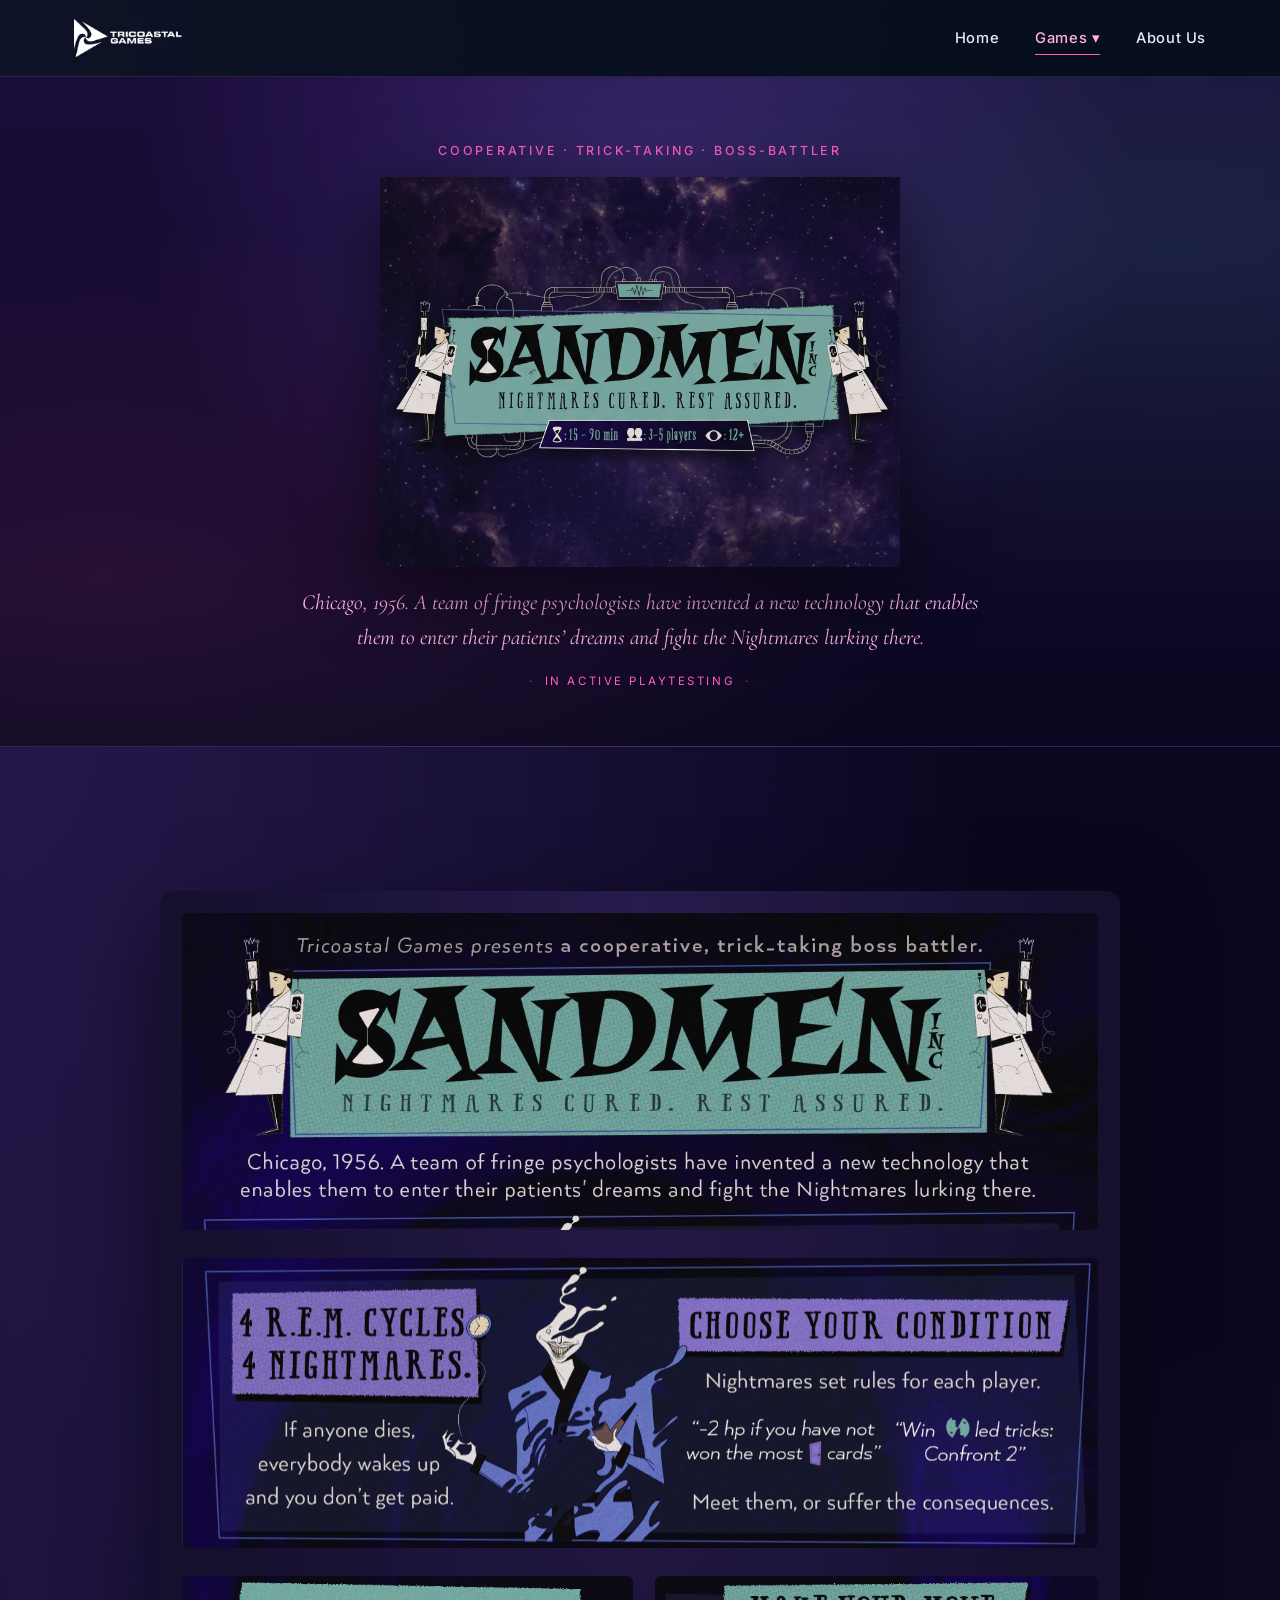
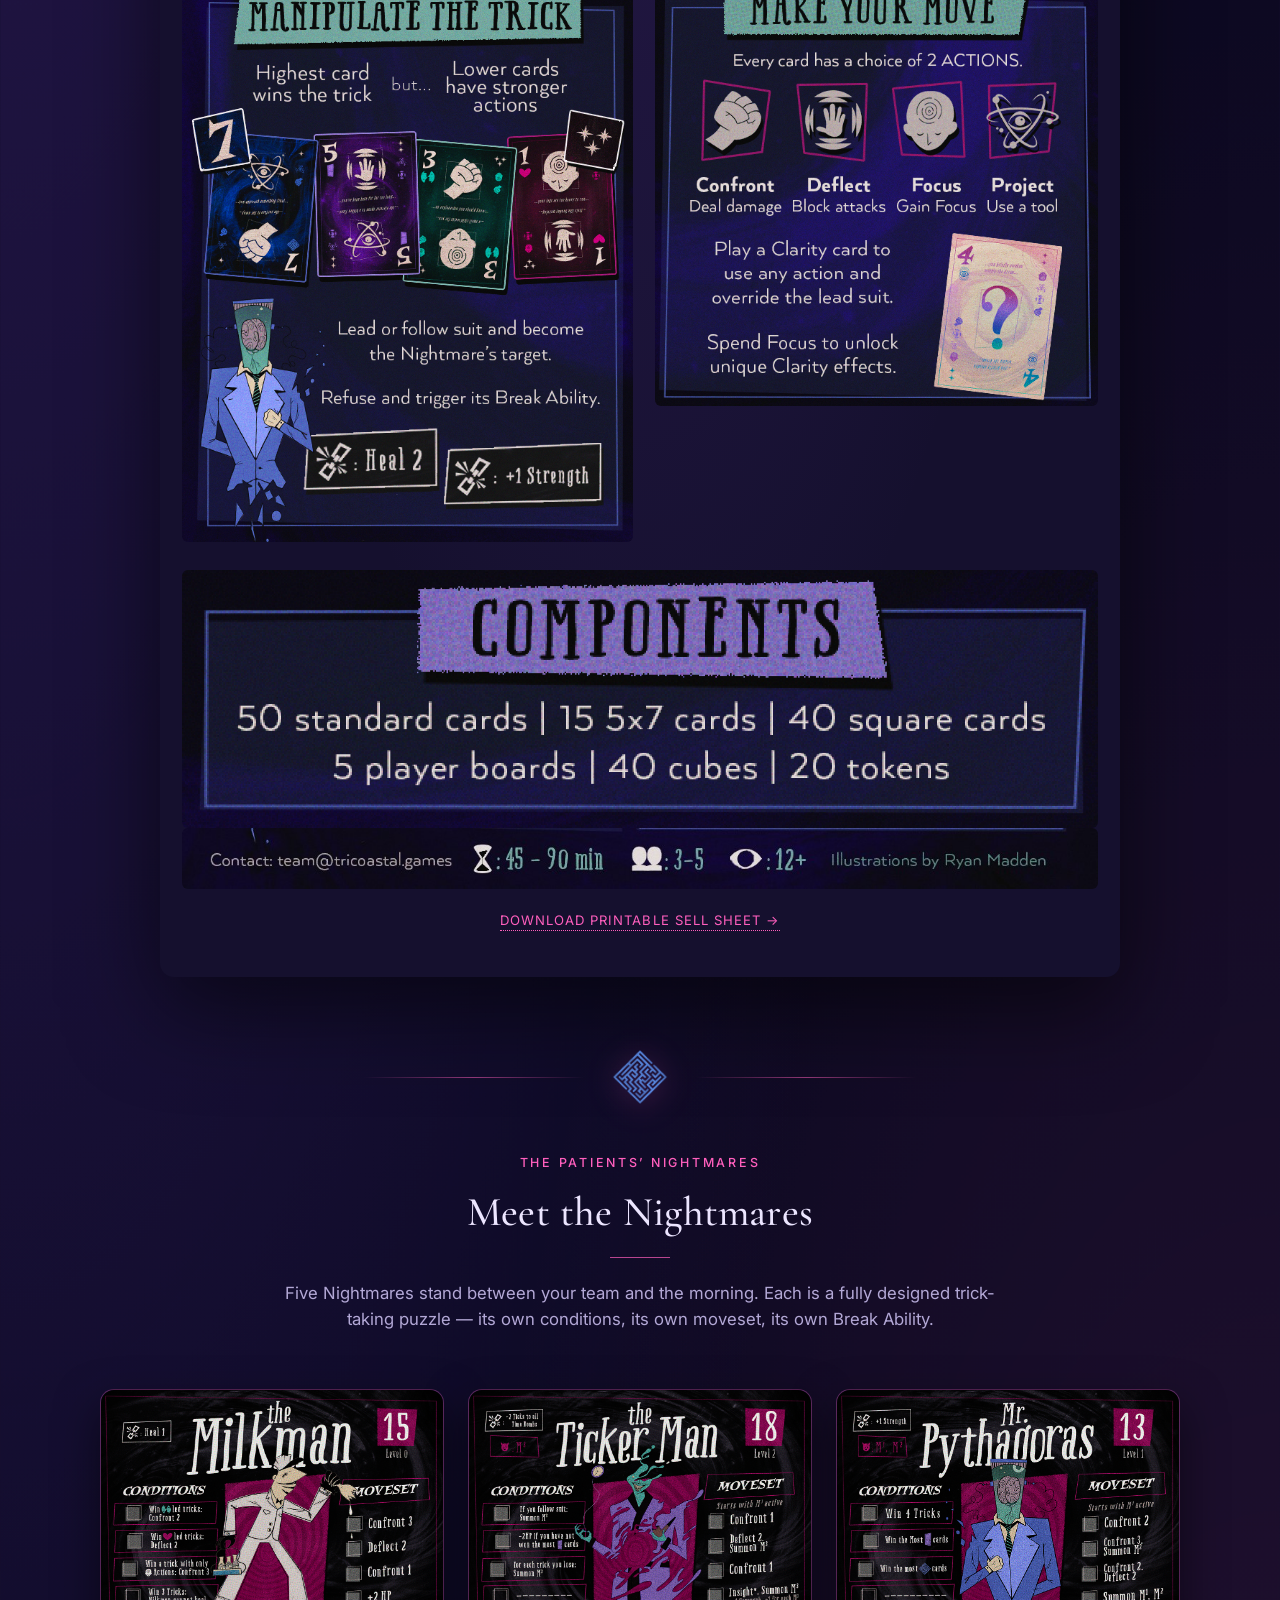
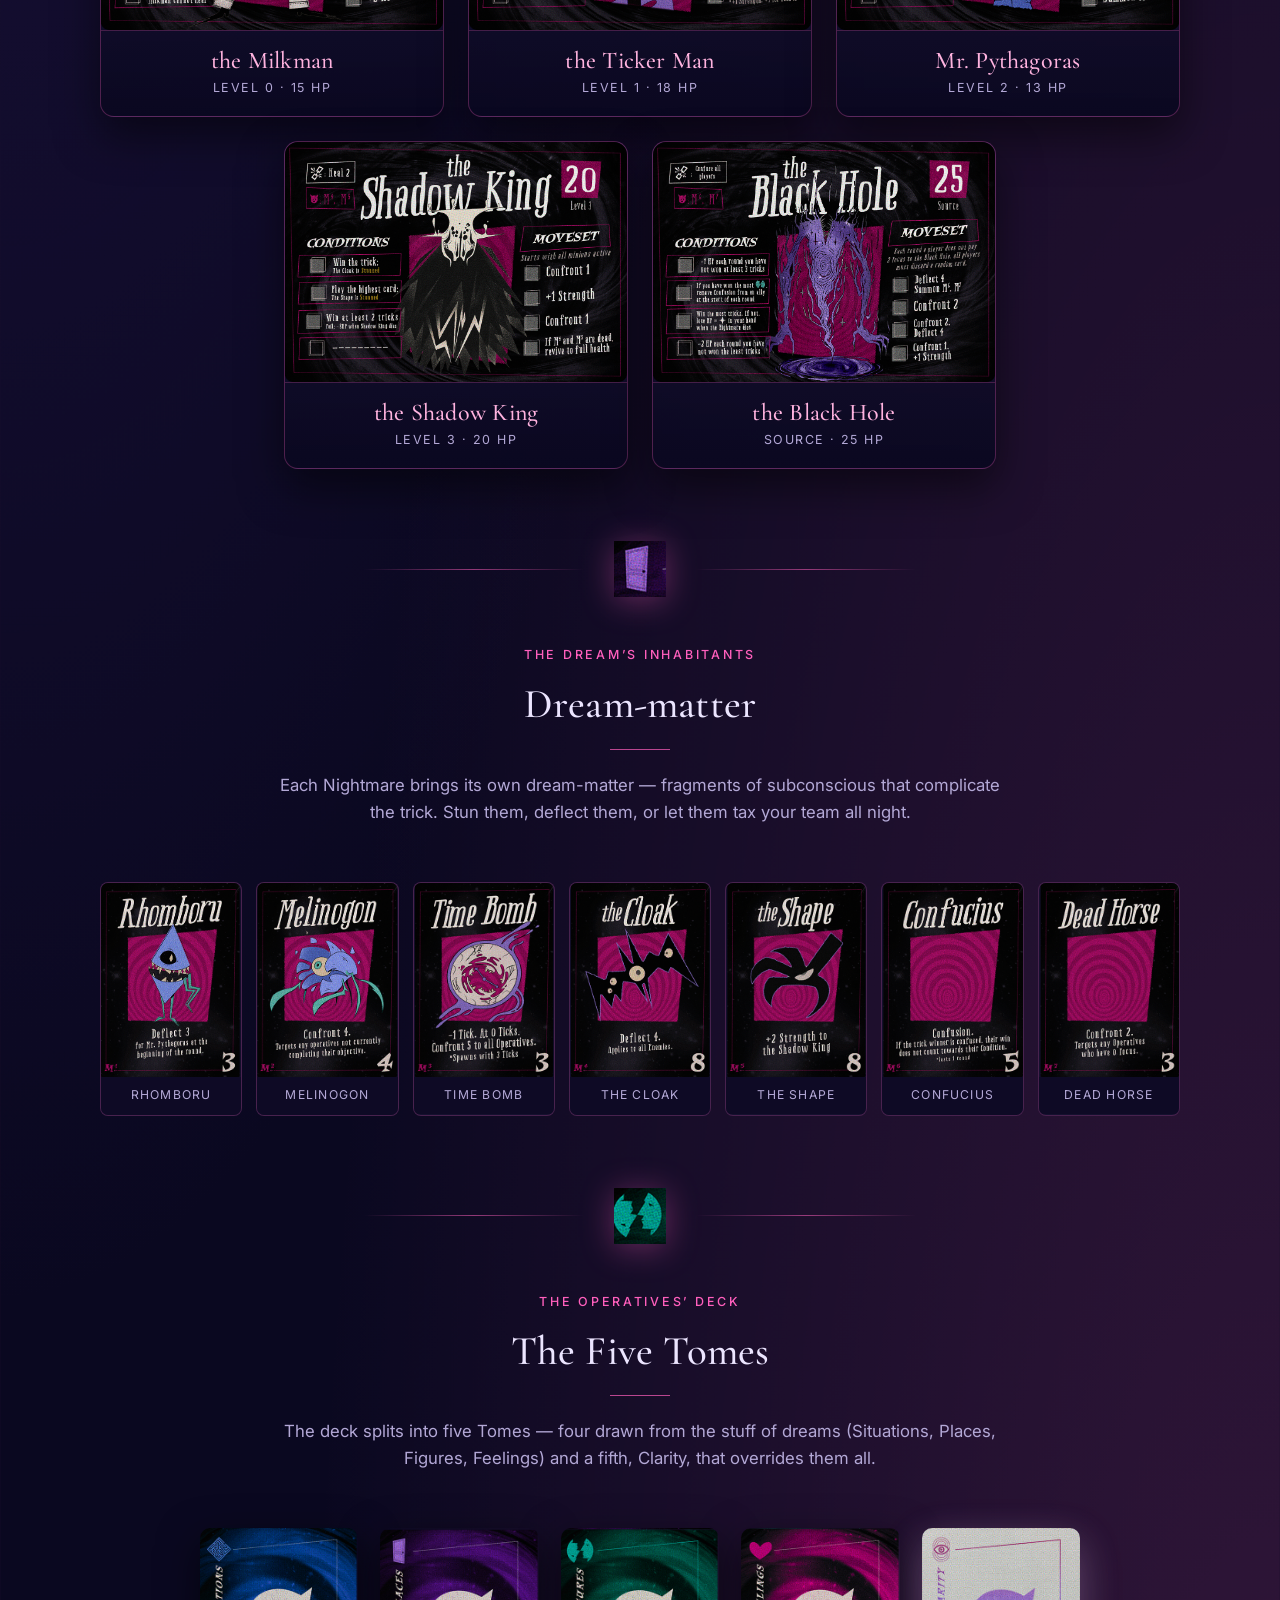
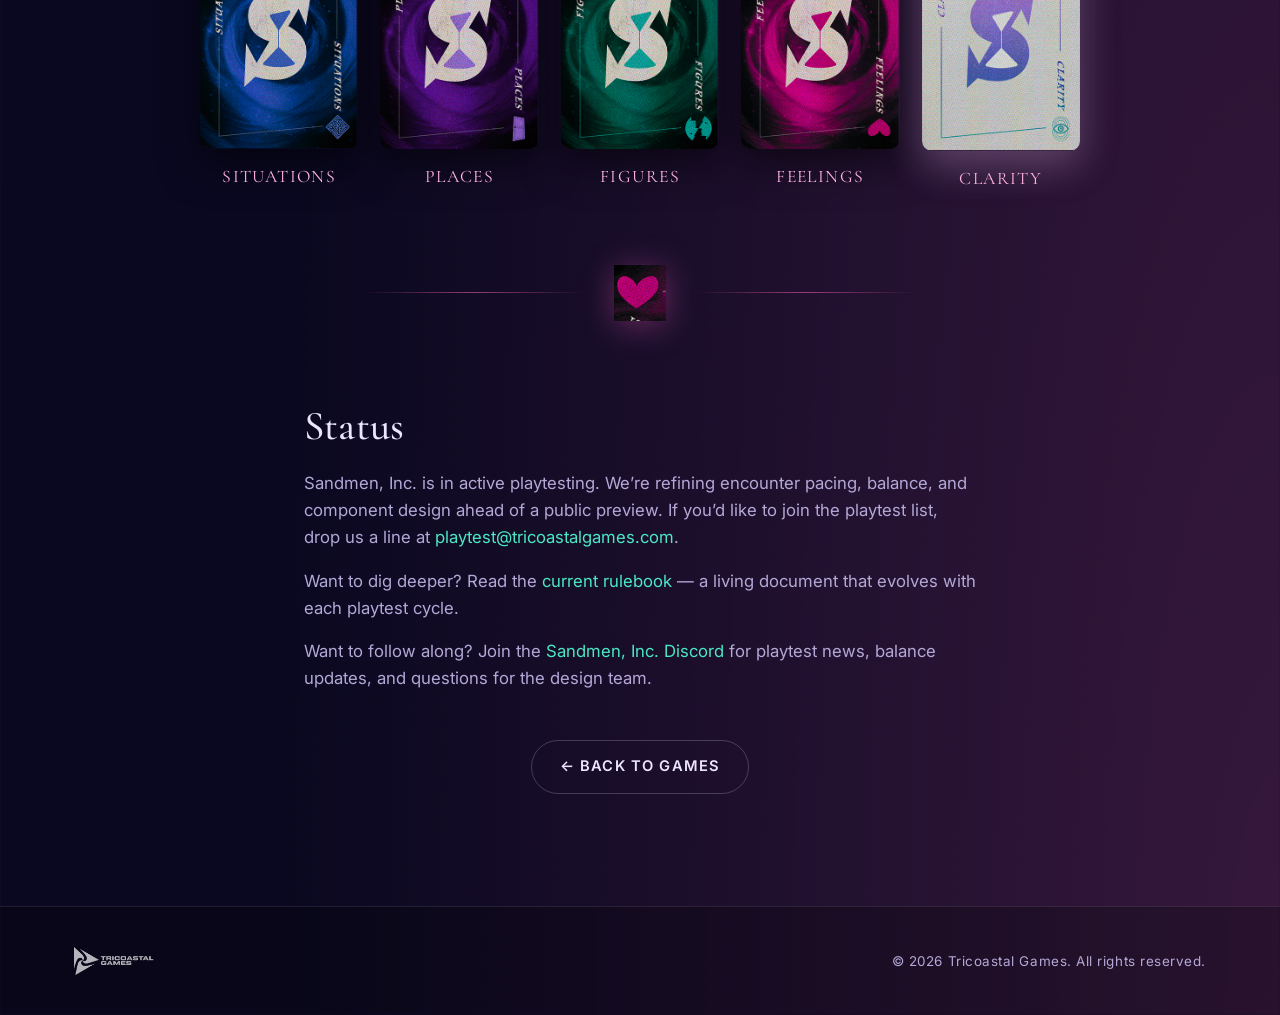
==== commit 3d0009dc: "[auto] update pip_clarity.png pip_emotions.png pip_figures.png" ====
--- a/games/sandmen.html
+++ b/games/sandmen.html
@@ -68,7 +68,7 @@
 
       <div class="container">
         <div class="pip-divider">
-          <img src="../assets/images/sandmen/pip_blue.png" alt="" />
+          <img src="../assets/images/sandmen/pip_situations.png" alt="Situations" />
         </div>
 
         <div class="section-header">
@@ -83,14 +83,7 @@
             <img src="../assets/images/sandmen/boss_milkman.png" alt="The Milkman &mdash; Level 1 nightmare boss card." />
             <div class="nightmare-meta">
               <h3>the Milkman</h3>
-              <p class="meta">Level 1 &middot; 15 HP</p>
-            </div>
-          </article>
-          <article class="nightmare-card">
-            <img src="../assets/images/sandmen/boss_pythagoras.png" alt="Mr. Pythagoras &mdash; Level 1 nightmare boss card." />
-            <div class="nightmare-meta">
-              <h3>Mr. Pythagoras</h3>
-              <p class="meta">Level 1 &middot; 13 HP</p>
+              <p class="meta">Level 0 &middot; 15 HP</p>
             </div>
           </article>
           <article class="nightmare-card">
@@ -101,10 +94,17 @@
             </div>
           </article>
           <article class="nightmare-card">
-            <img src="../assets/images/sandmen/boss_shadowking.png" alt="The Shadow King &mdash; Level 2 nightmare boss card." />
+            <img src="../assets/images/sandmen/boss_pythagoras.png" alt="Mr. Pythagoras &mdash; Level 2 nightmare boss card." />
+            <div class="nightmare-meta">
+              <h3>Mr. Pythagoras</h3>
+              <p class="meta">Level 2 &middot; 13 HP</p>
+            </div>
+          </article>
+          <article class="nightmare-card">
+            <img src="../assets/images/sandmen/boss_shadowking.png" alt="The Shadow King &mdash; Level 3 nightmare boss card." />
             <div class="nightmare-meta">
               <h3>the Shadow King</h3>
-              <p class="meta">Level 2 &middot; 20 HP</p>
+              <p class="meta">Level 3 &middot; 20 HP</p>
             </div>
           </article>
           <article class="nightmare-card">
--- a/assets/css/styles.css
+++ b/assets/css/styles.css
@@ -702,12 +702,14 @@
    ============================================================ */
 .sell-sheet-block {
   position: relative;
-  max-width: 920px;
+  max-width: 960px;
   margin: 48px auto;
   border-radius: var(--radius);
-  overflow: hidden;
   box-shadow: 0 32px 90px rgba(0, 0, 0, 0.55);
-  background: var(--ink-2);
+  background:
+    radial-gradient(ellipse at top, rgba(106, 63, 184, 0.22), transparent 65%),
+    var(--ink-2);
+  padding: 22px;
 }
 
 .sheet-slice {
@@ -715,13 +717,20 @@
   width: 100%;
   height: auto;
   margin: 0;
+  border-radius: 6px;
+}
+
+.sheet-slice.sheet-spaced {
+  margin-top: 28px;
 }
 
 .sheet-row {
   display: grid;
-  /* Preserve the original sell sheet's column ratio (665:610). */
-  grid-template-columns: 665fr 610fr;
-  gap: 0;
+  /* Bottom row: Manipulate (taller, includes break) + Make Your Move. */
+  grid-template-columns: 1254fr 1234fr;
+  gap: 22px;
+  align-items: start;
+  margin-top: 28px;
 }
 
 .sheet-download {
@@ -896,6 +905,65 @@
   clip: rect(0, 0, 0, 0);
   white-space: nowrap;
   border: 0;
+}
+
+/* Sandmen hero: logo as foreground, cosmic purple/magenta backdrop */
+.sandmen-hero {
+  position: relative;
+  text-align: center;
+  padding: 64px 0 56px;
+  border-bottom: 1px solid var(--line);
+  overflow: hidden;
+  background:
+    radial-gradient(ellipse at 50% 18%, rgba(106, 63, 184, 0.38) 0%, transparent 55%),
+    linear-gradient(180deg, #1a0d3a 0%, #100828 60%, var(--ink) 100%);
+}
+
+.sandmen-hero::before {
+  content: "";
+  position: absolute;
+  inset: 0;
+  background:
+    radial-gradient(ellipse at 8% 75%, rgba(255, 95, 189, 0.10), transparent 50%),
+    radial-gradient(ellipse at 92% 25%, rgba(75, 231, 200, 0.10), transparent 55%);
+  pointer-events: none;
+}
+
+.sandmen-hero .container {
+  position: relative;
+  z-index: 1;
+}
+
+.sandmen-hero-logo {
+  display: block;
+  margin: 6px auto 18px;
+  max-width: min(520px, 88%);
+  filter: drop-shadow(0 18px 40px rgba(0, 0, 0, 0.6));
+}
+
+.sandmen-hero .lede {
+  font-family: var(--serif);
+  font-style: italic;
+  color: var(--sand-soft);
+  font-size: clamp(1.05rem, 2.2vw, 1.35rem);
+  max-width: 680px;
+  margin: 0 auto 18px;
+}
+
+.sandmen-hero .hero-status {
+  font-family: var(--sans);
+  font-size: 0.72rem;
+  text-transform: uppercase;
+  letter-spacing: 0.22em;
+  color: var(--sand);
+  margin: 8px 0 0;
+}
+
+.sandmen-hero .hero-status::before,
+.sandmen-hero .hero-status::after {
+  content: "·";
+  padding: 0 10px;
+  opacity: 0.6;
 }
 
 /* Custom hero: logo as foreground, deep-ocean gradient as backdrop */
@@ -1292,15 +1360,7 @@
   max-width: 1080px;
 }
 
-/* Center the trailing 2 cards on the second row */
-.sandmen-nightmares .nightmare-card:nth-child(4) { grid-column: 1 / span 1; grid-column-start: 1; }
-.sandmen-nightmares .nightmare-card:nth-child(4) { grid-column-start: 1; }
-.sandmen-nightmares .nightmare-card:nth-child(4),
-.sandmen-nightmares .nightmare-card:nth-child(5) {
-  /* Shift the second row to center it: 1.5 cells of offset spread across (4) and (5) */
-}
-
-/* Use a 6-col base grid so 3+2-centered works */
+/* Use a 6-col base grid so 3+2 centered works */
 .sandmen-nightmares {
   grid-template-columns: repeat(6, 1fr);
 }
@@ -1488,8 +1548,6 @@
   .sandmen-tomes {
     grid-template-columns: repeat(3, 1fr);
   }
-  .tome-card:nth-child(4),
-  .tome-card:nth-child(5) { /* keep all visible */ }
 }
 
 /* ============================================================
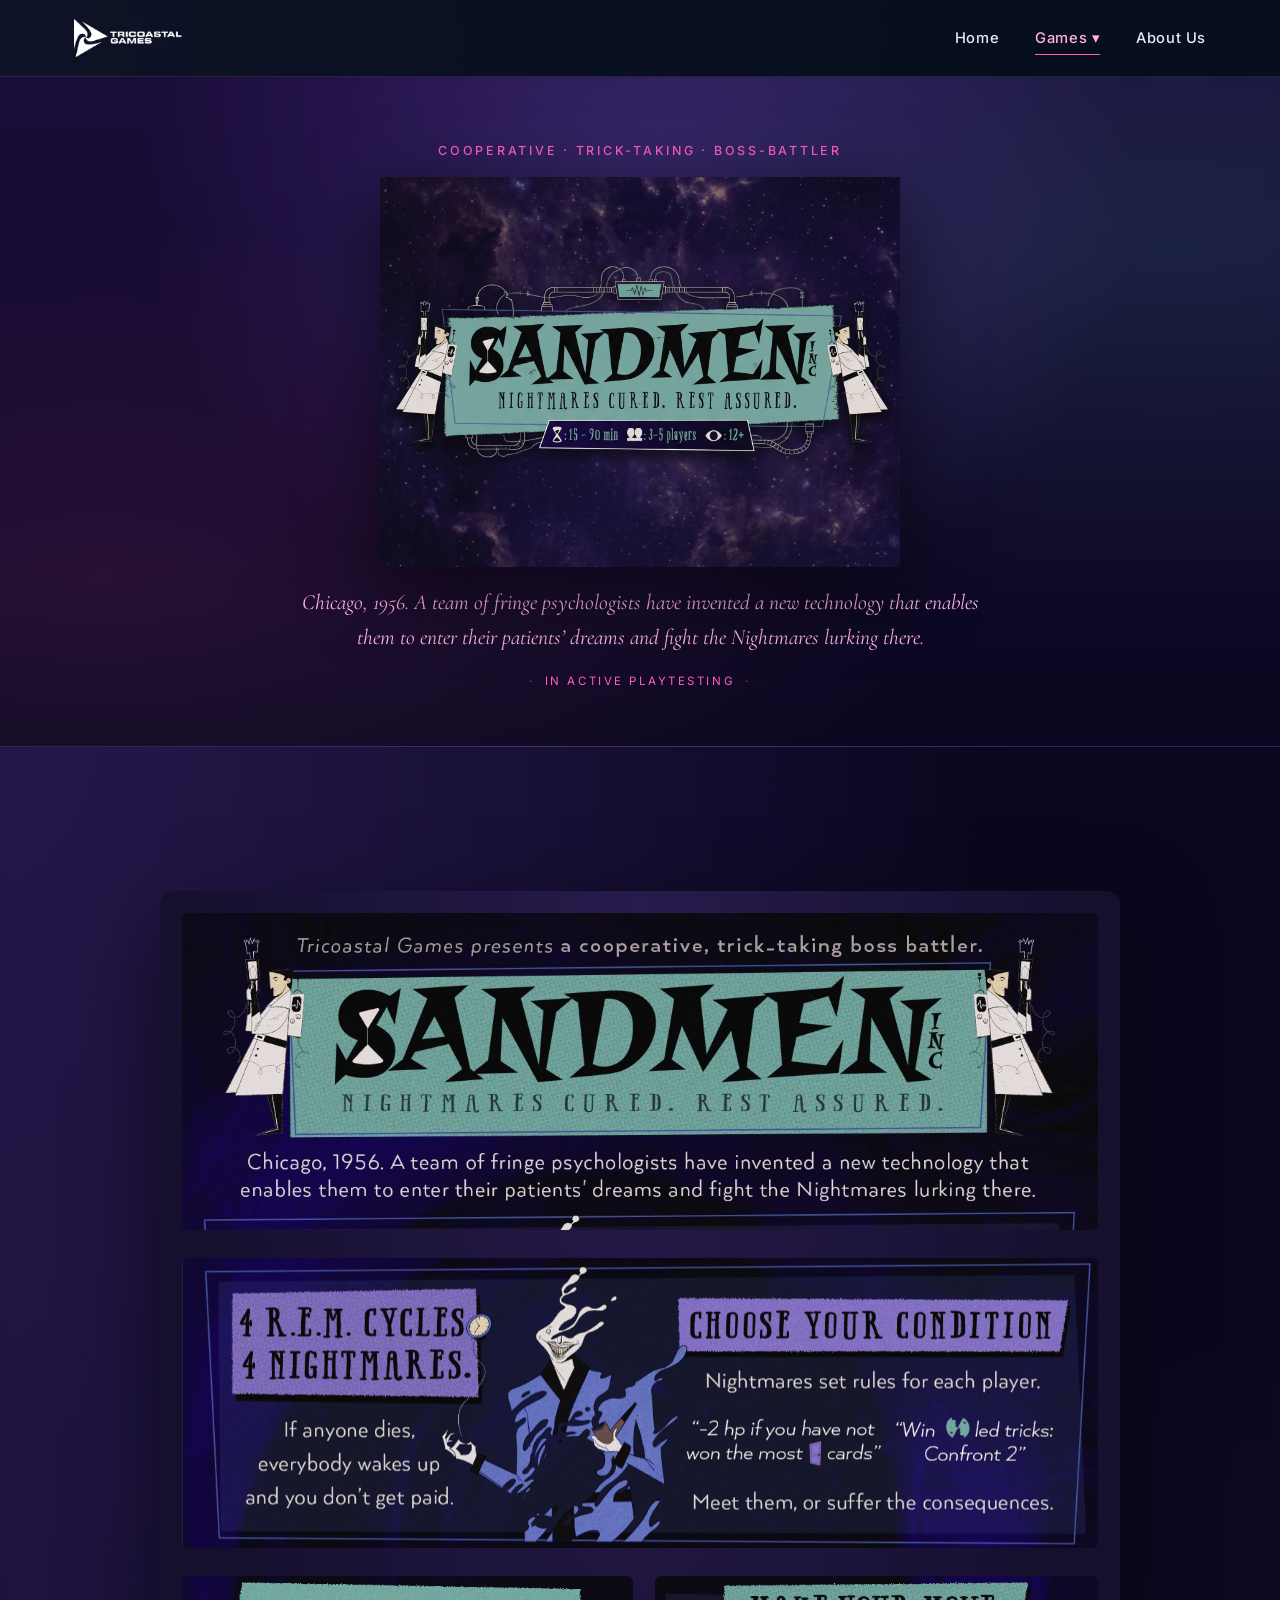
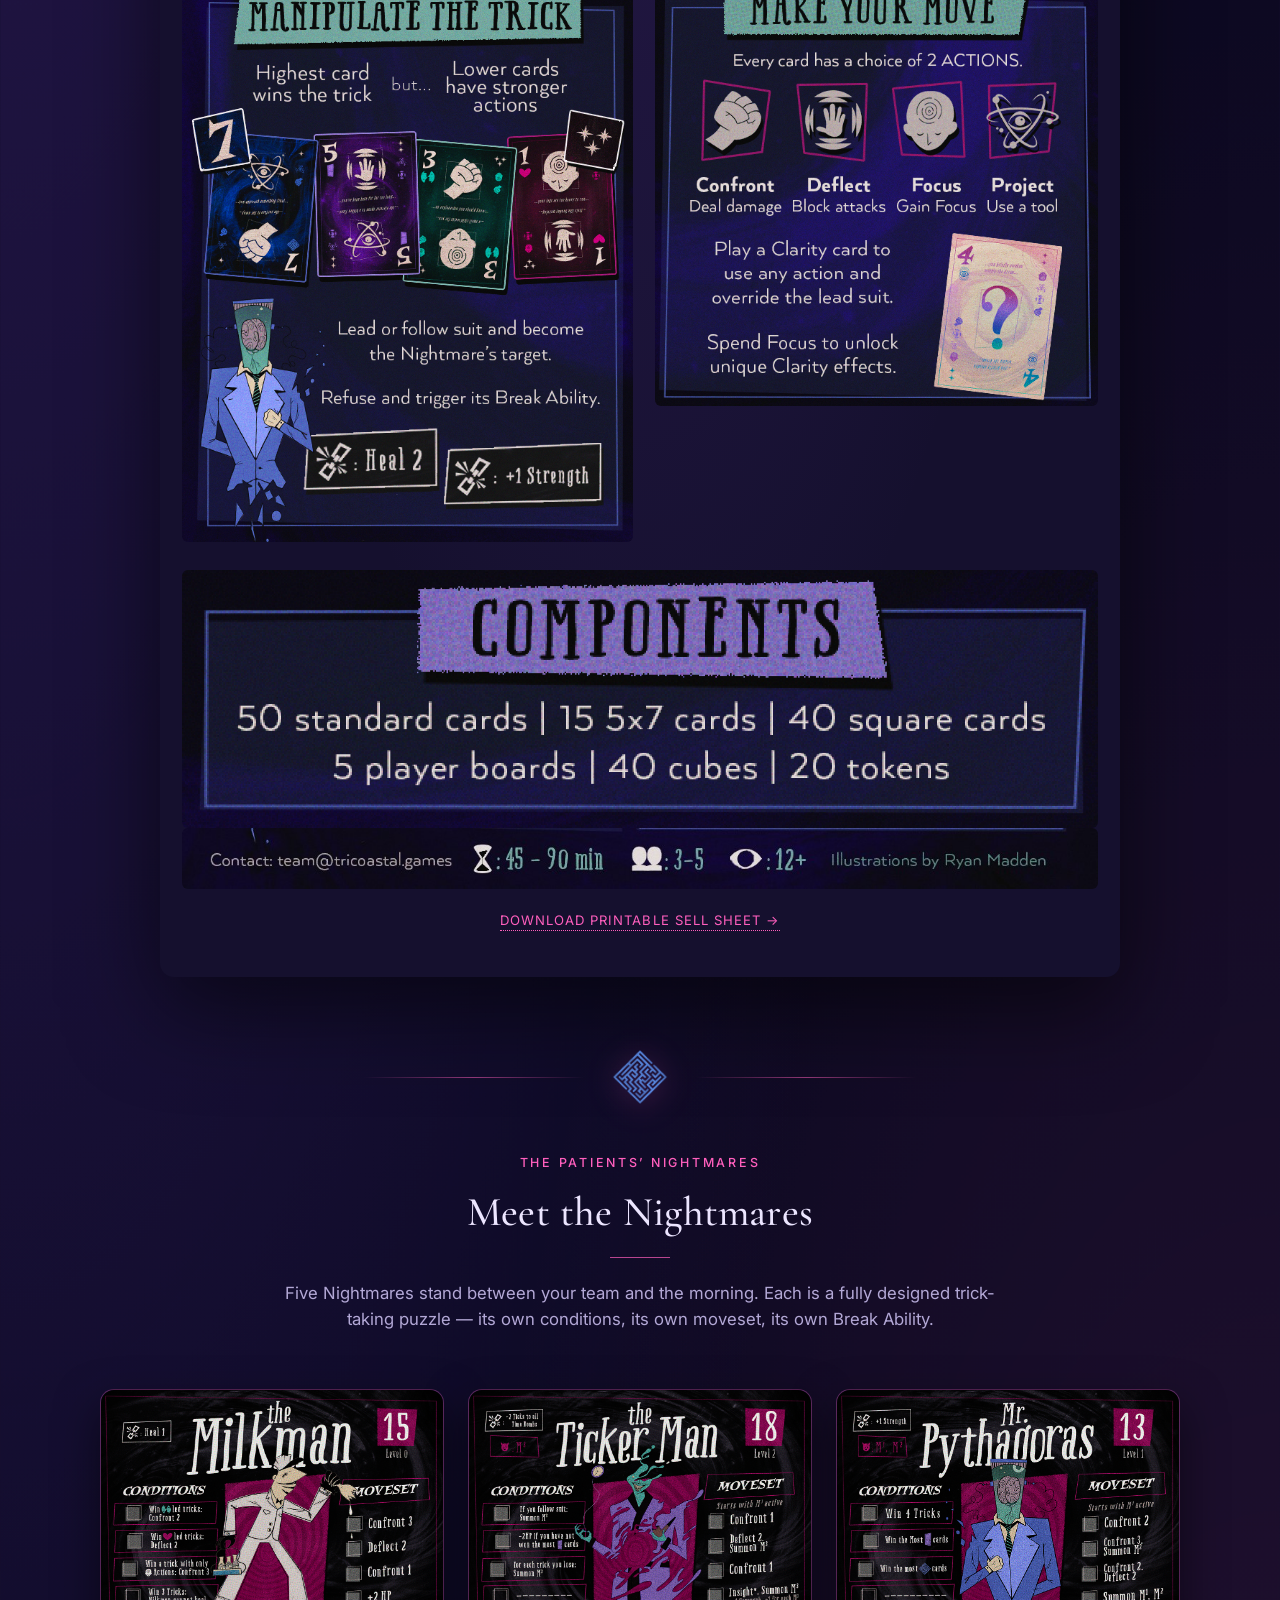
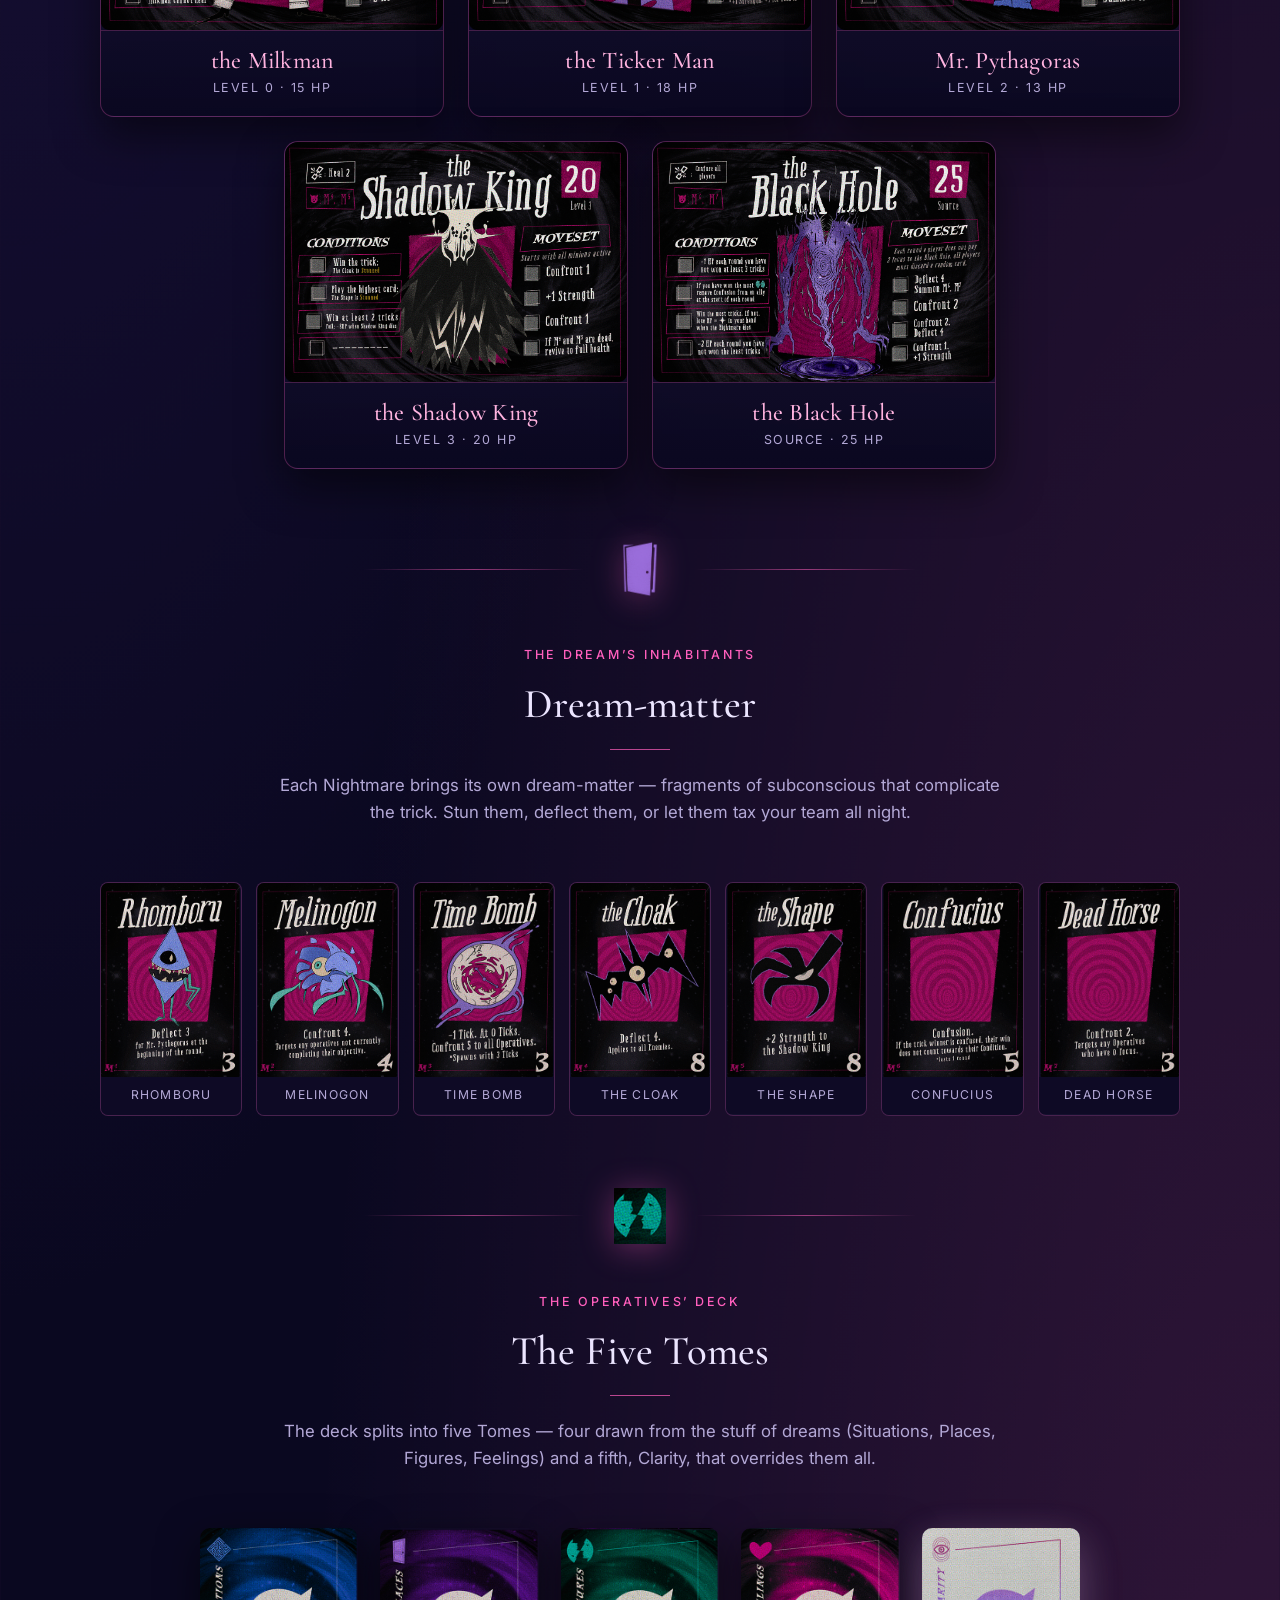
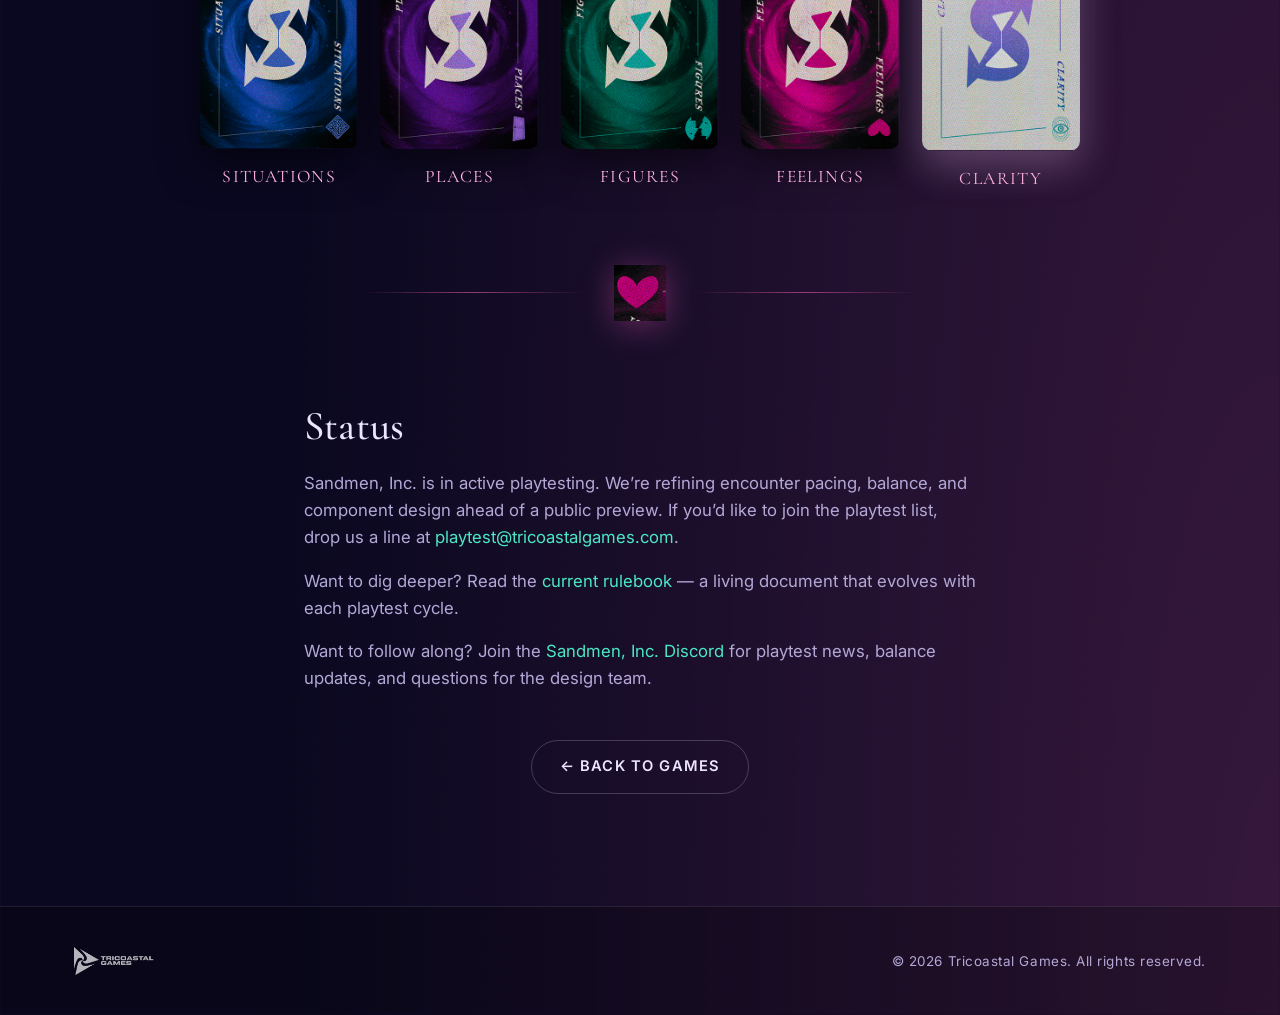
==== commit f2e32abf: "[auto] update sandmen.html" ====
--- a/games/sandmen.html
+++ b/games/sandmen.html
@@ -117,7 +117,7 @@
         </div>
 
         <div class="pip-divider">
-          <img src="../assets/images/sandmen/pip_purple.png" alt="" />
+          <img src="../assets/images/sandmen/pip_places.png" alt="Places" />
         </div>
 
         <div class="section-header">
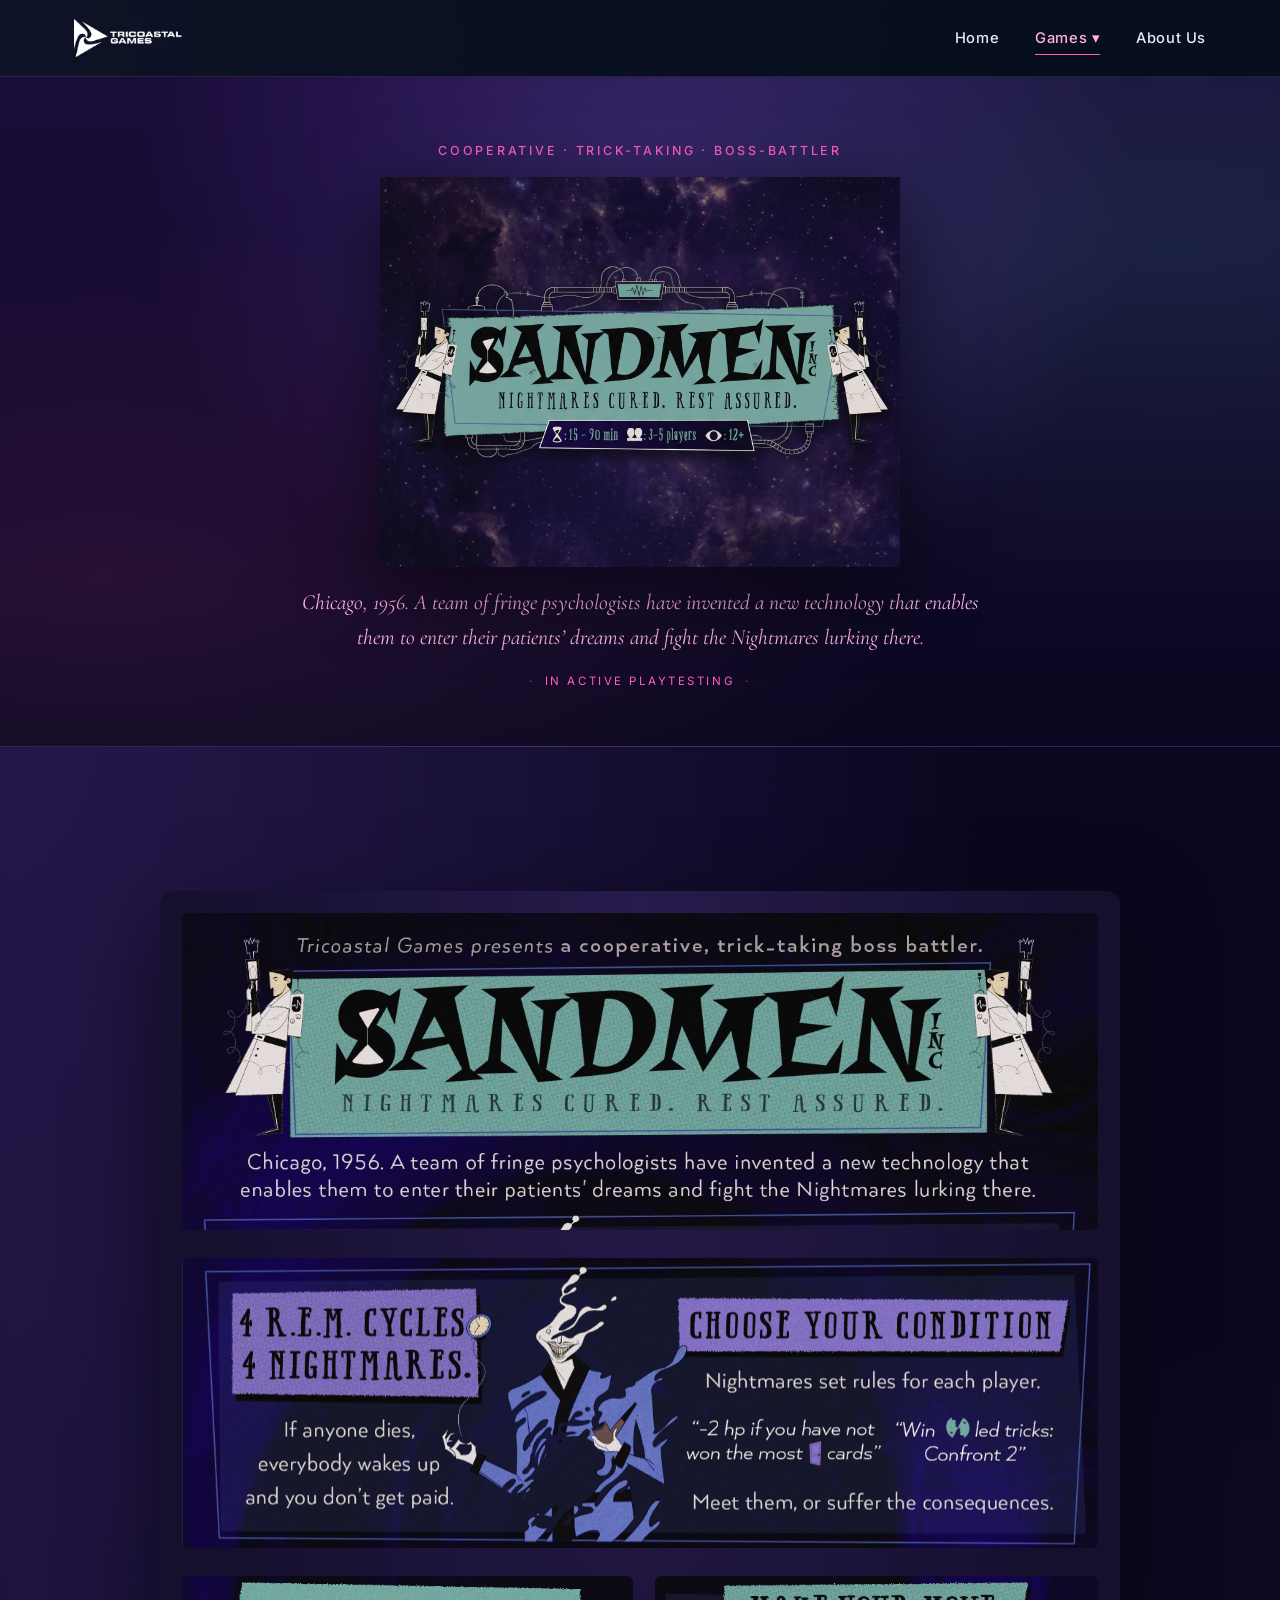
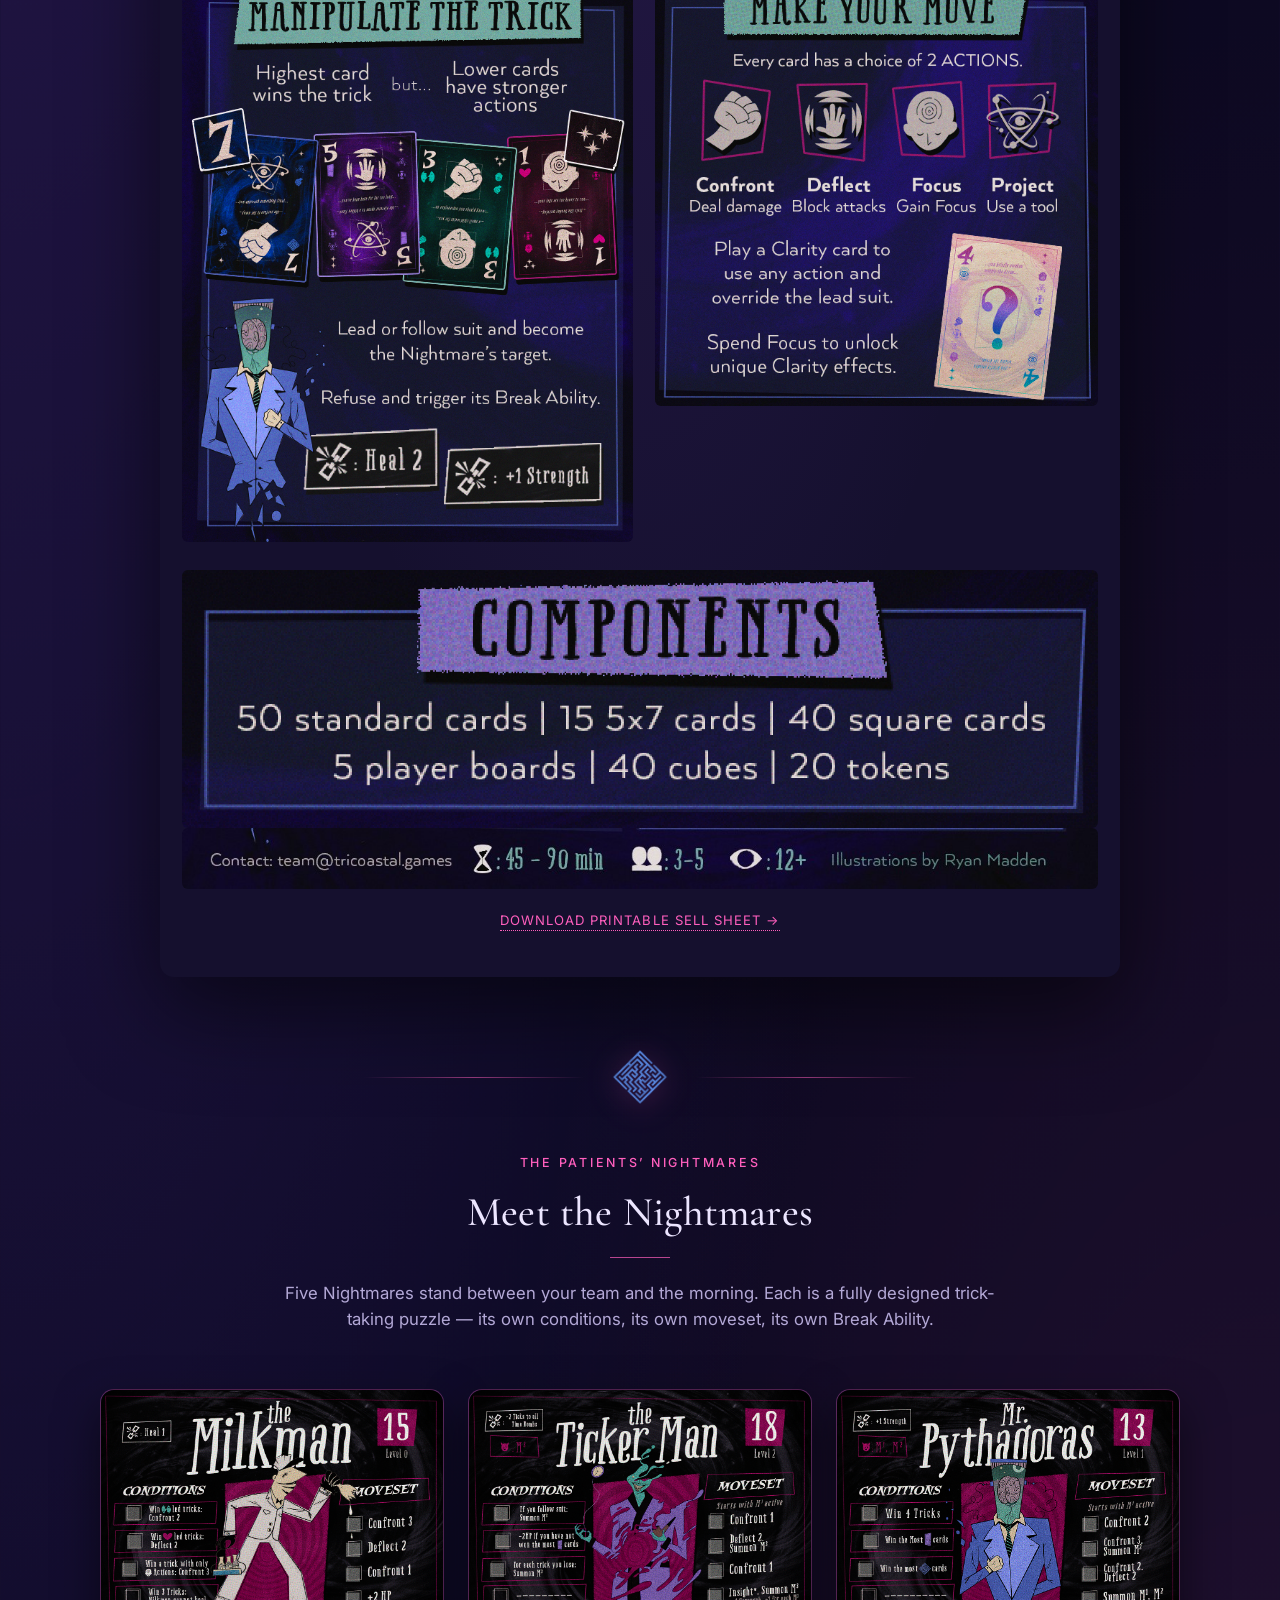
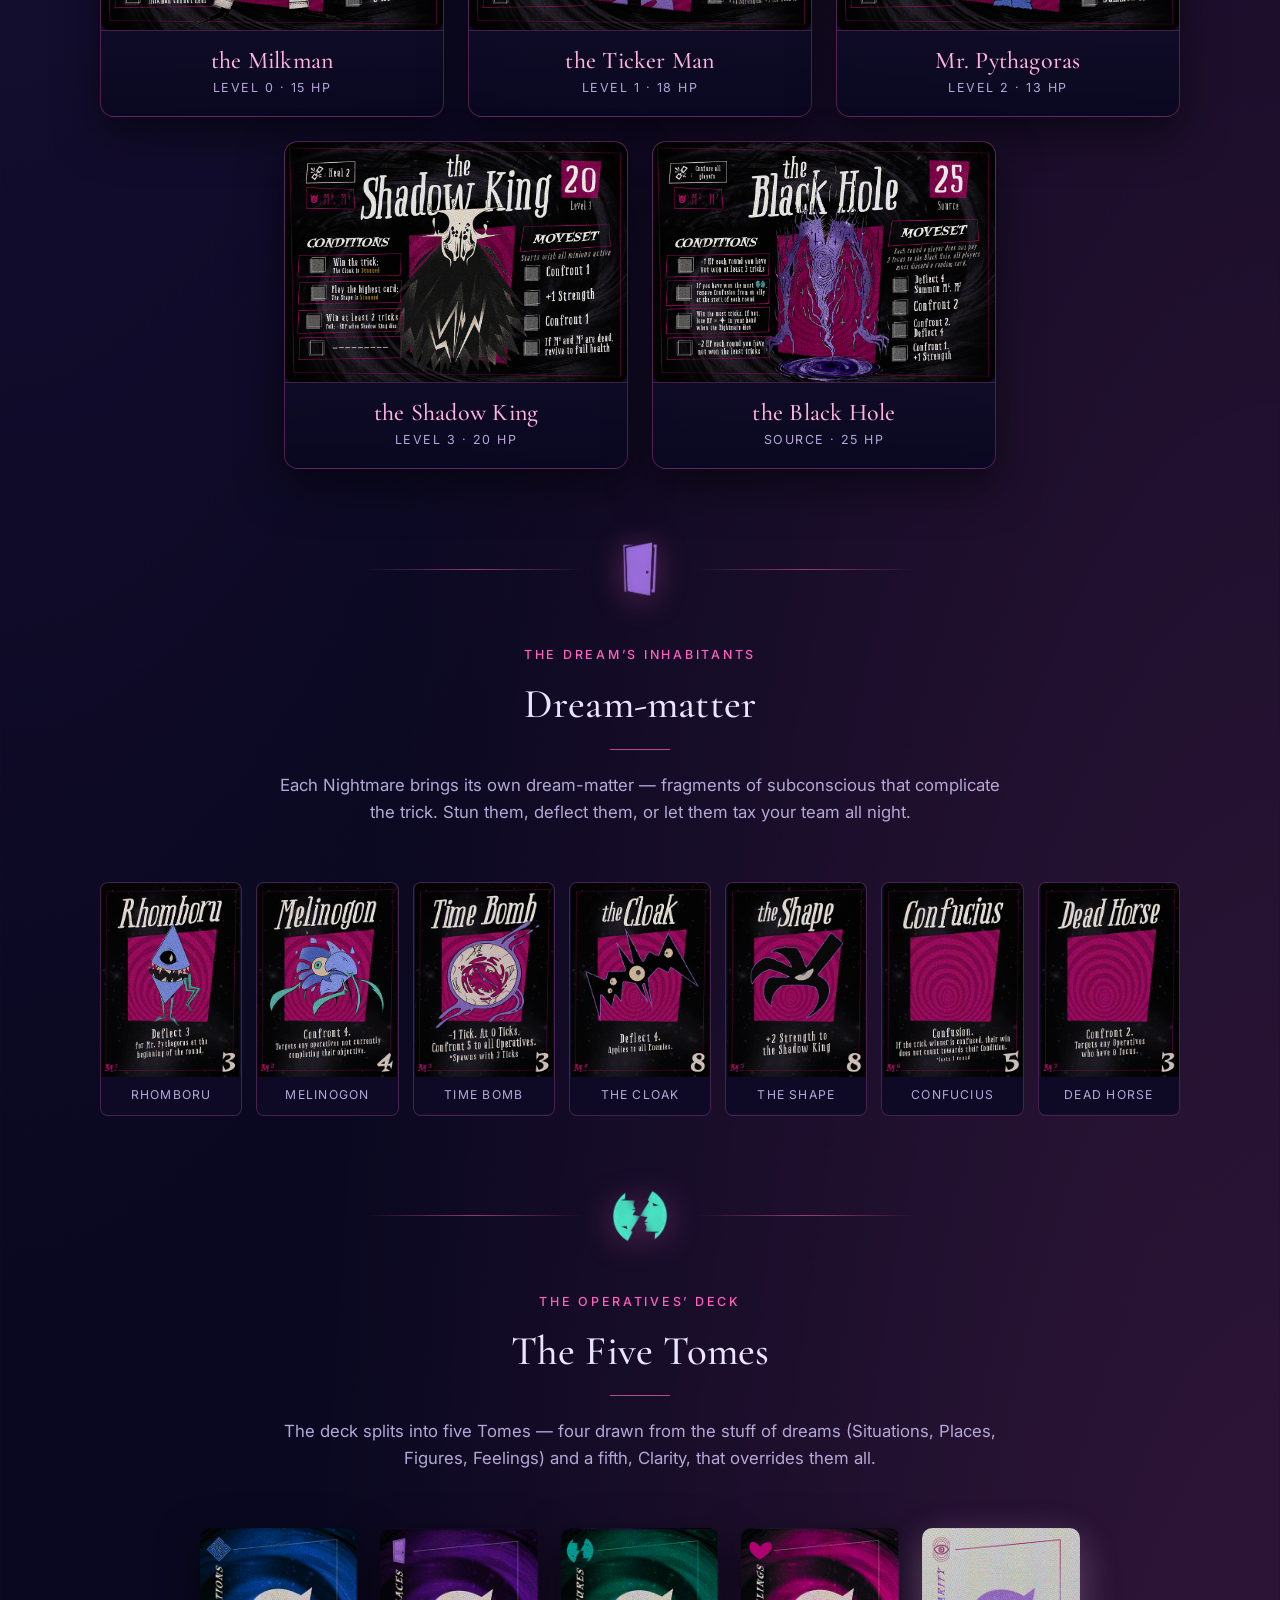
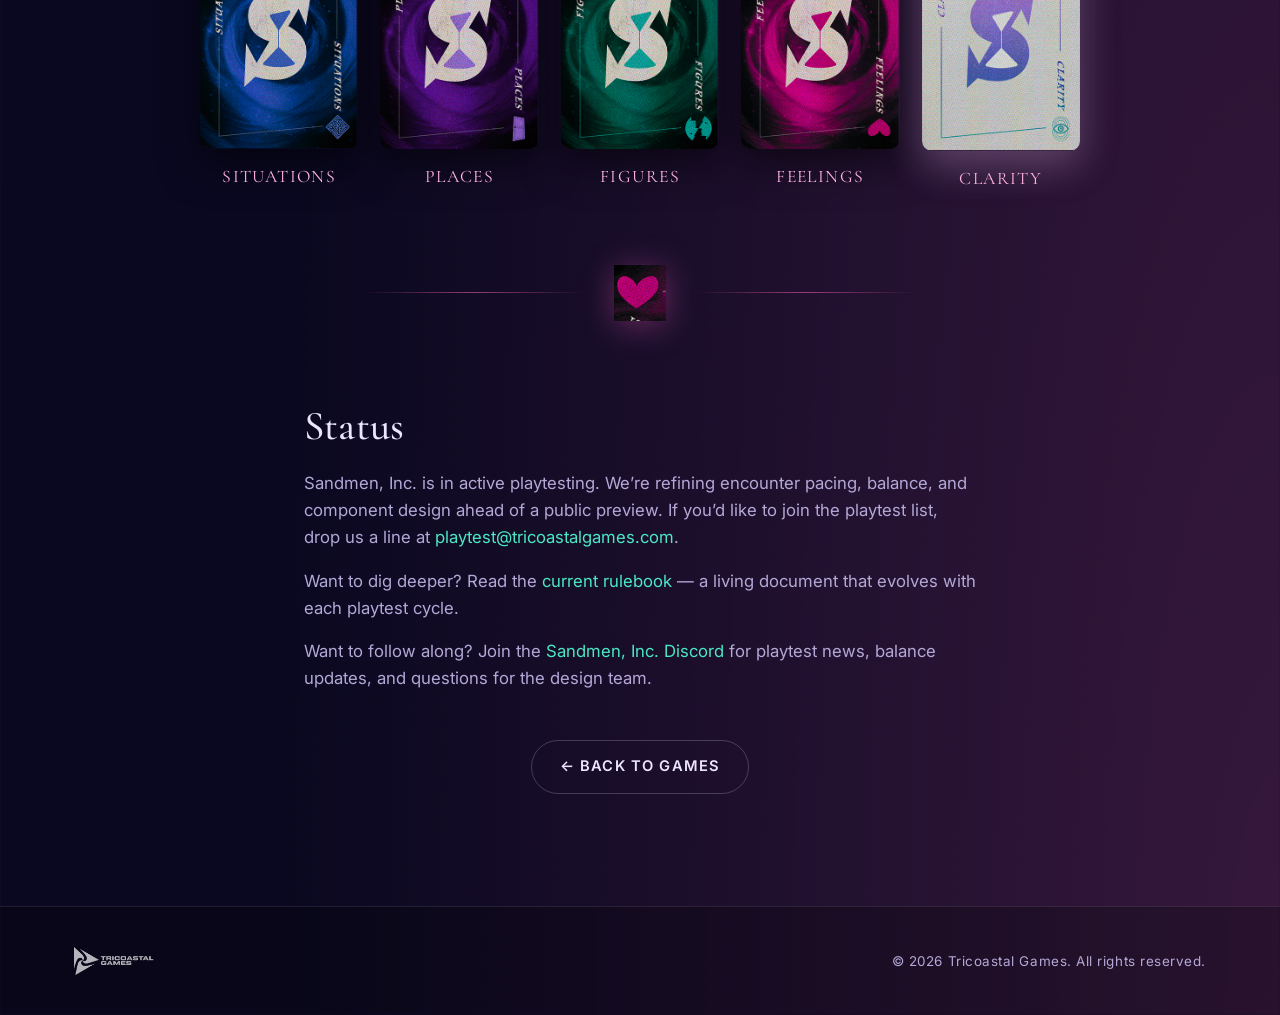
==== commit e3f1fc11: "[auto] update sandmen.html" ====
--- a/games/sandmen.html
+++ b/games/sandmen.html
@@ -159,7 +159,7 @@
         </div>
 
         <div class="pip-divider">
-          <img src="../assets/images/sandmen/pip_green.png" alt="" />
+          <img src="../assets/images/sandmen/pip_figures.png" alt="Figures" />
         </div>
 
         <div class="section-header">
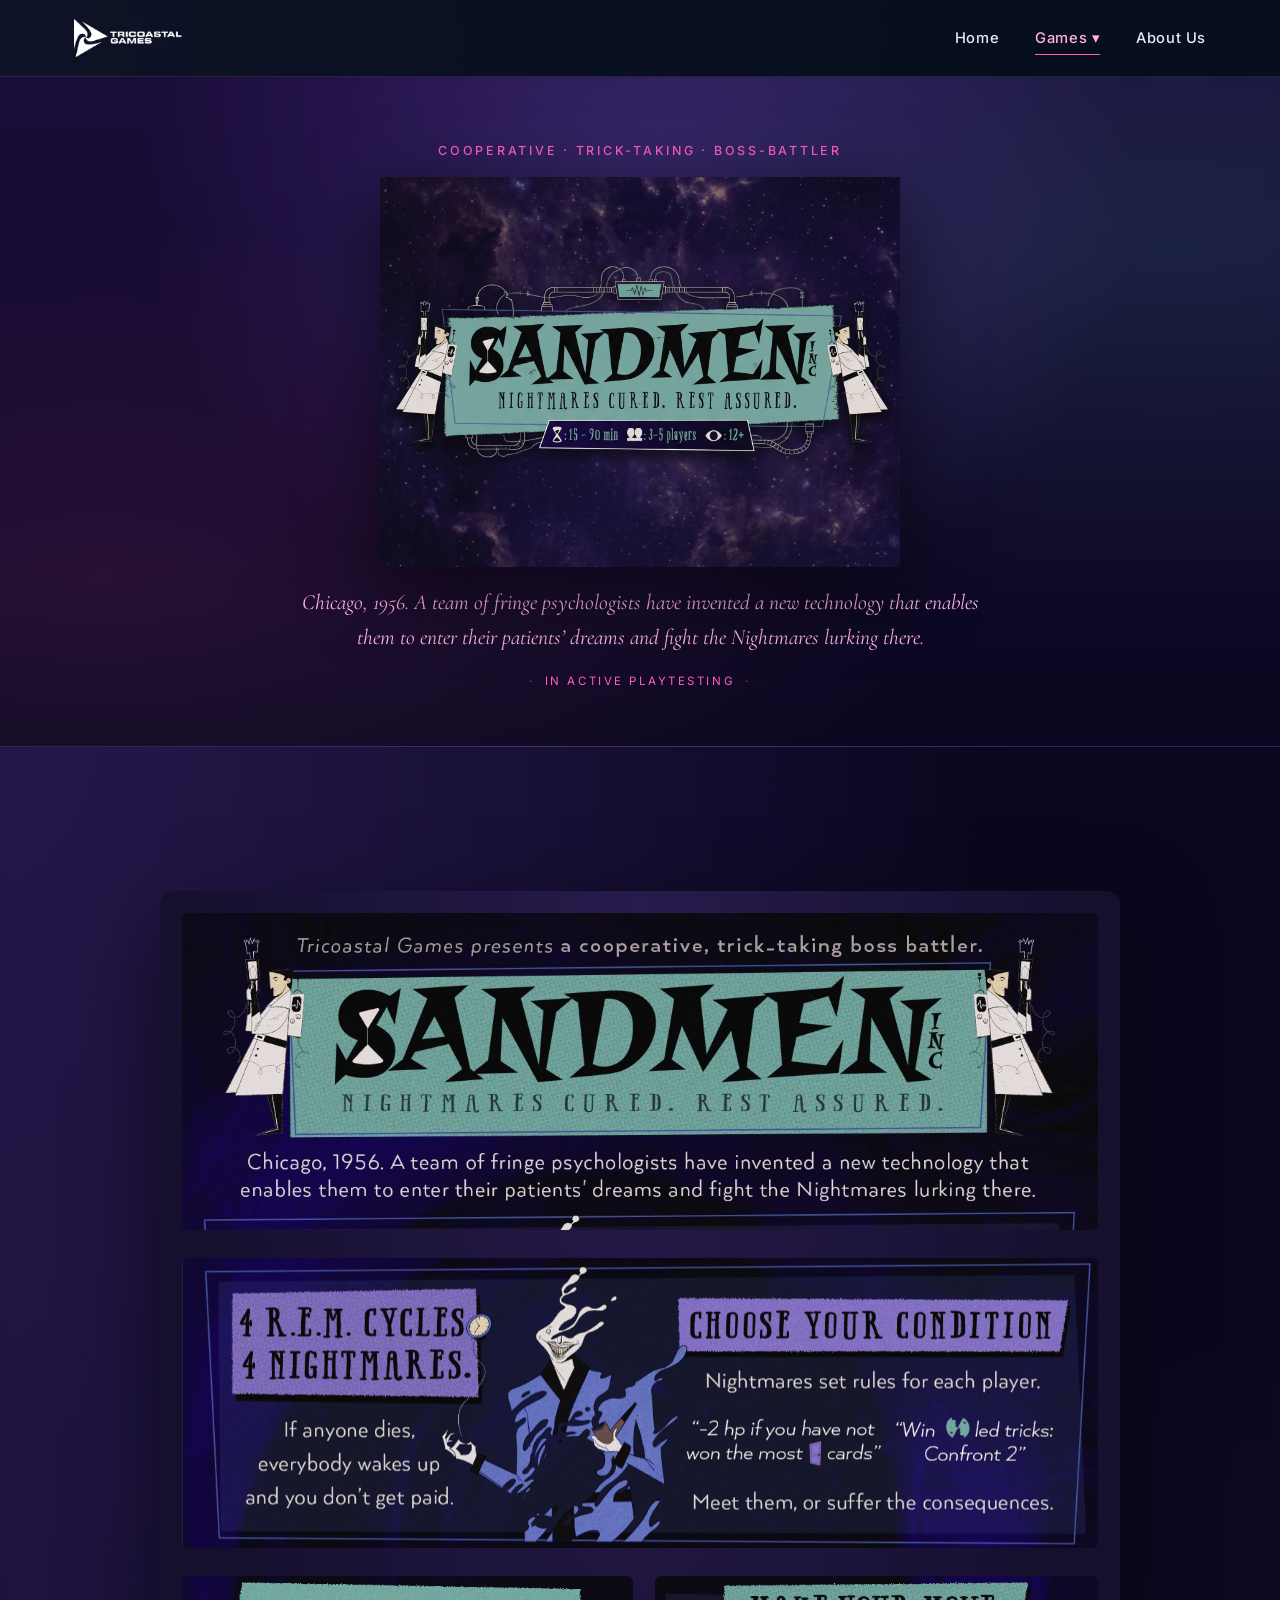
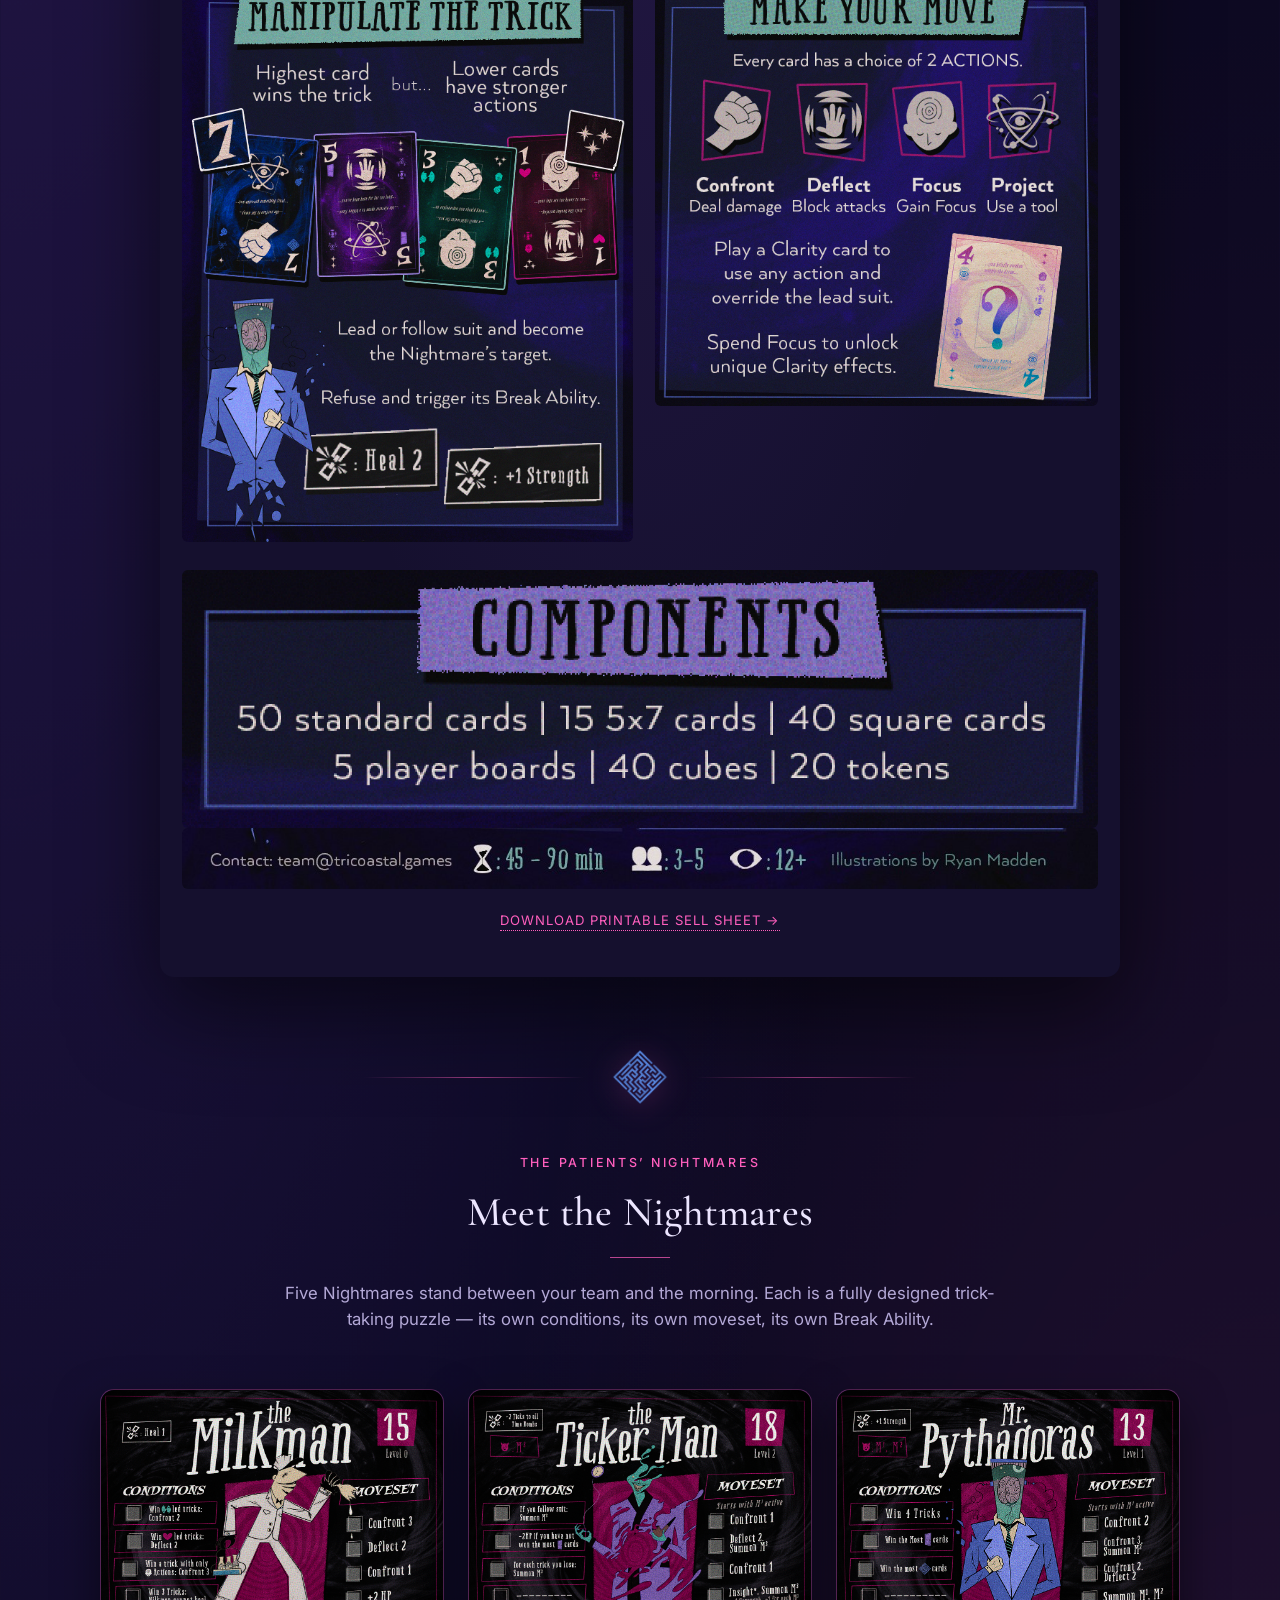
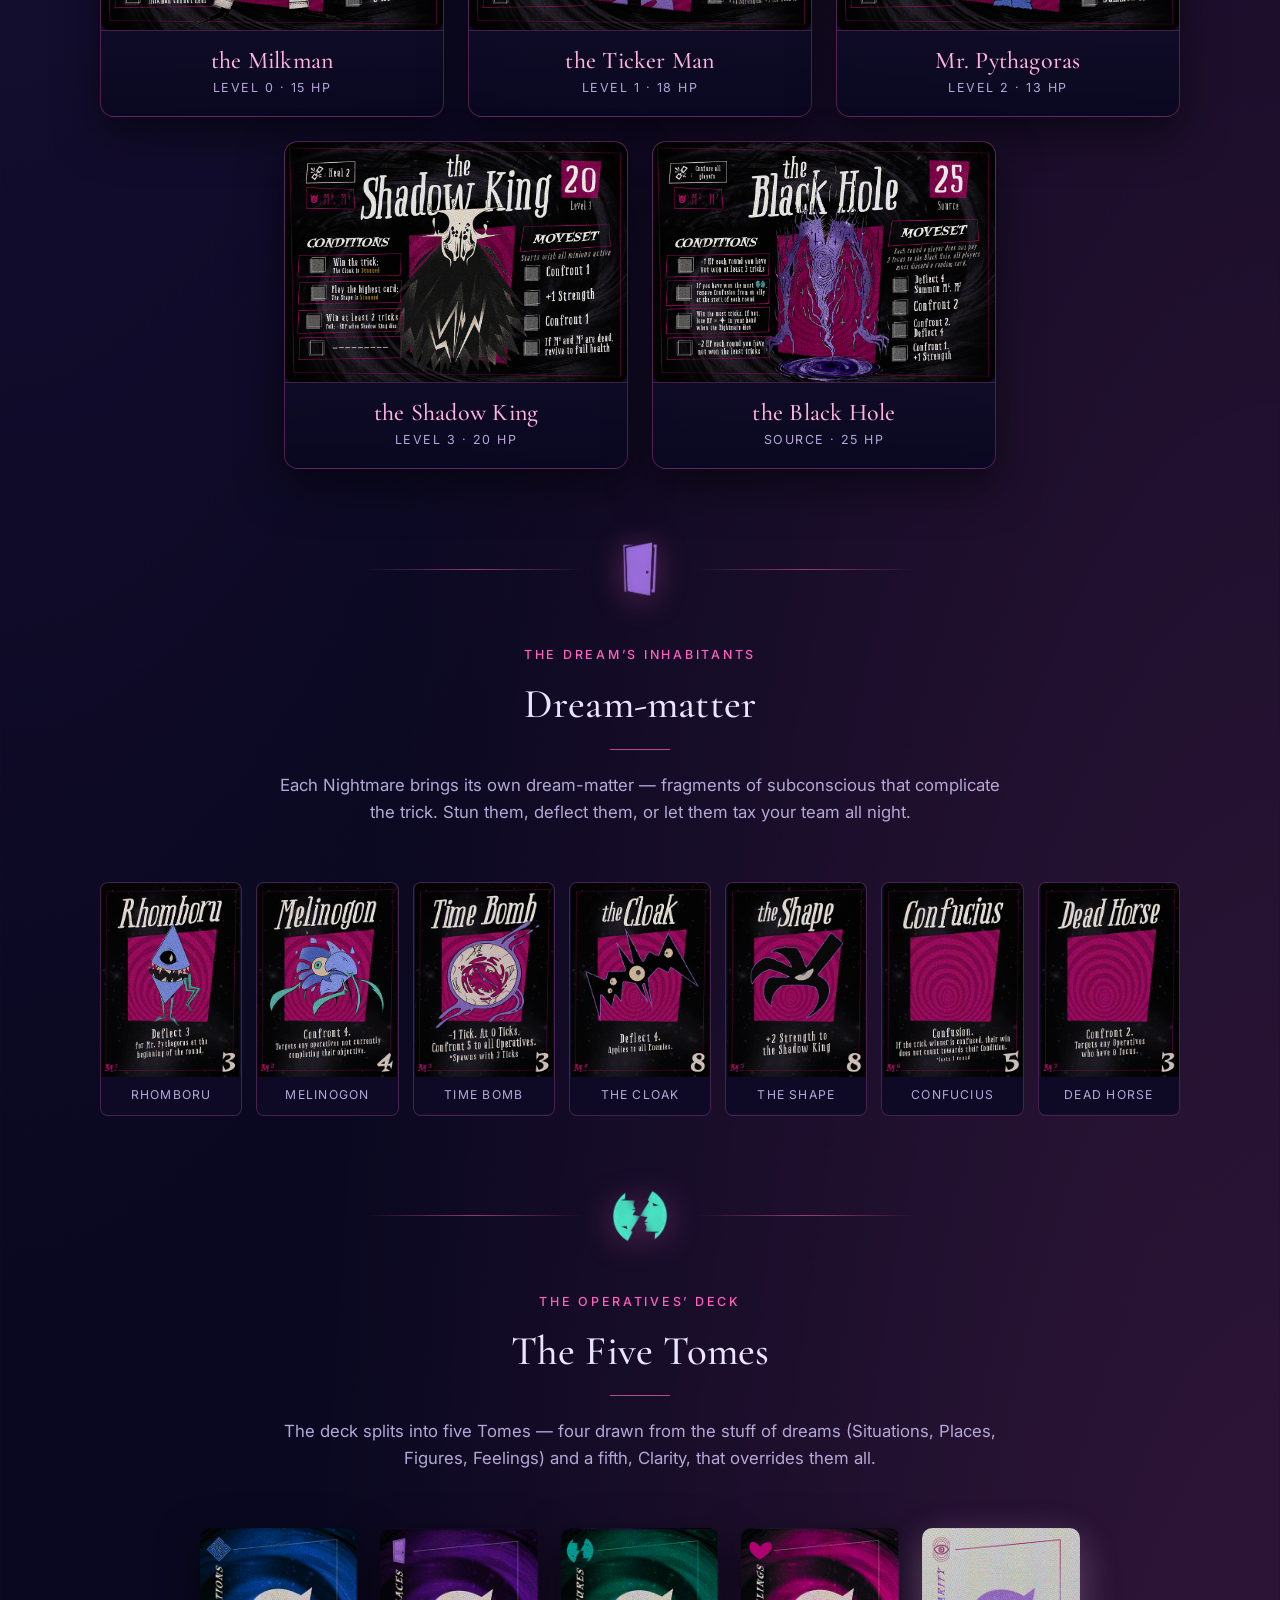
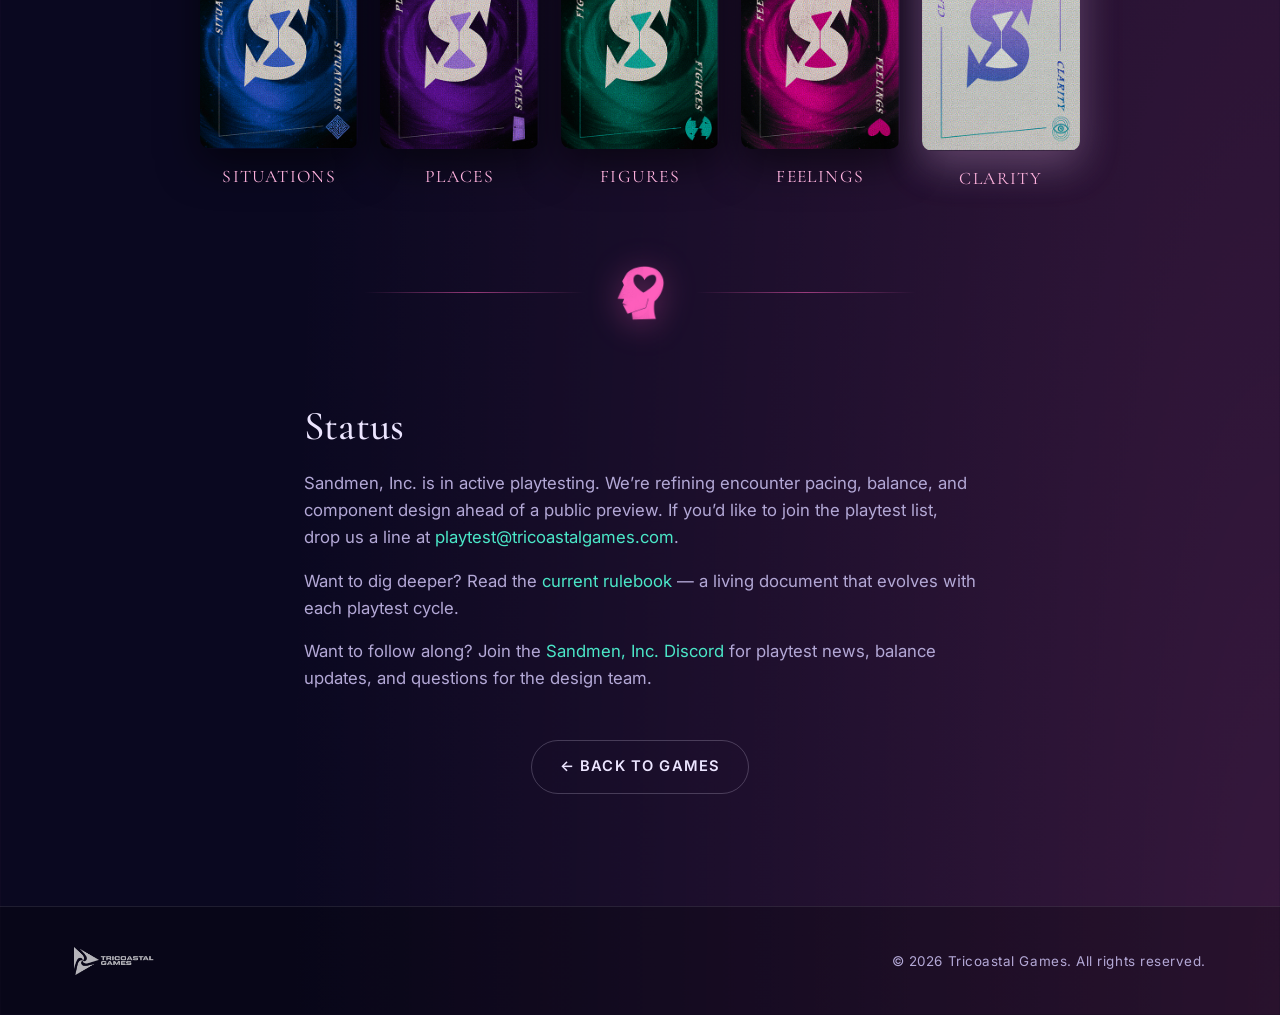
==== commit 0b297f20: "[auto] update sandmen.html" ====
--- a/games/sandmen.html
+++ b/games/sandmen.html
@@ -193,7 +193,7 @@
         </div>
 
         <div class="pip-divider">
-          <img src="../assets/images/sandmen/pip_magenta.png" alt="" />
+          <img src="../assets/images/sandmen/pip_emotions.png" alt="Emotions" />
         </div>
       </div>
 
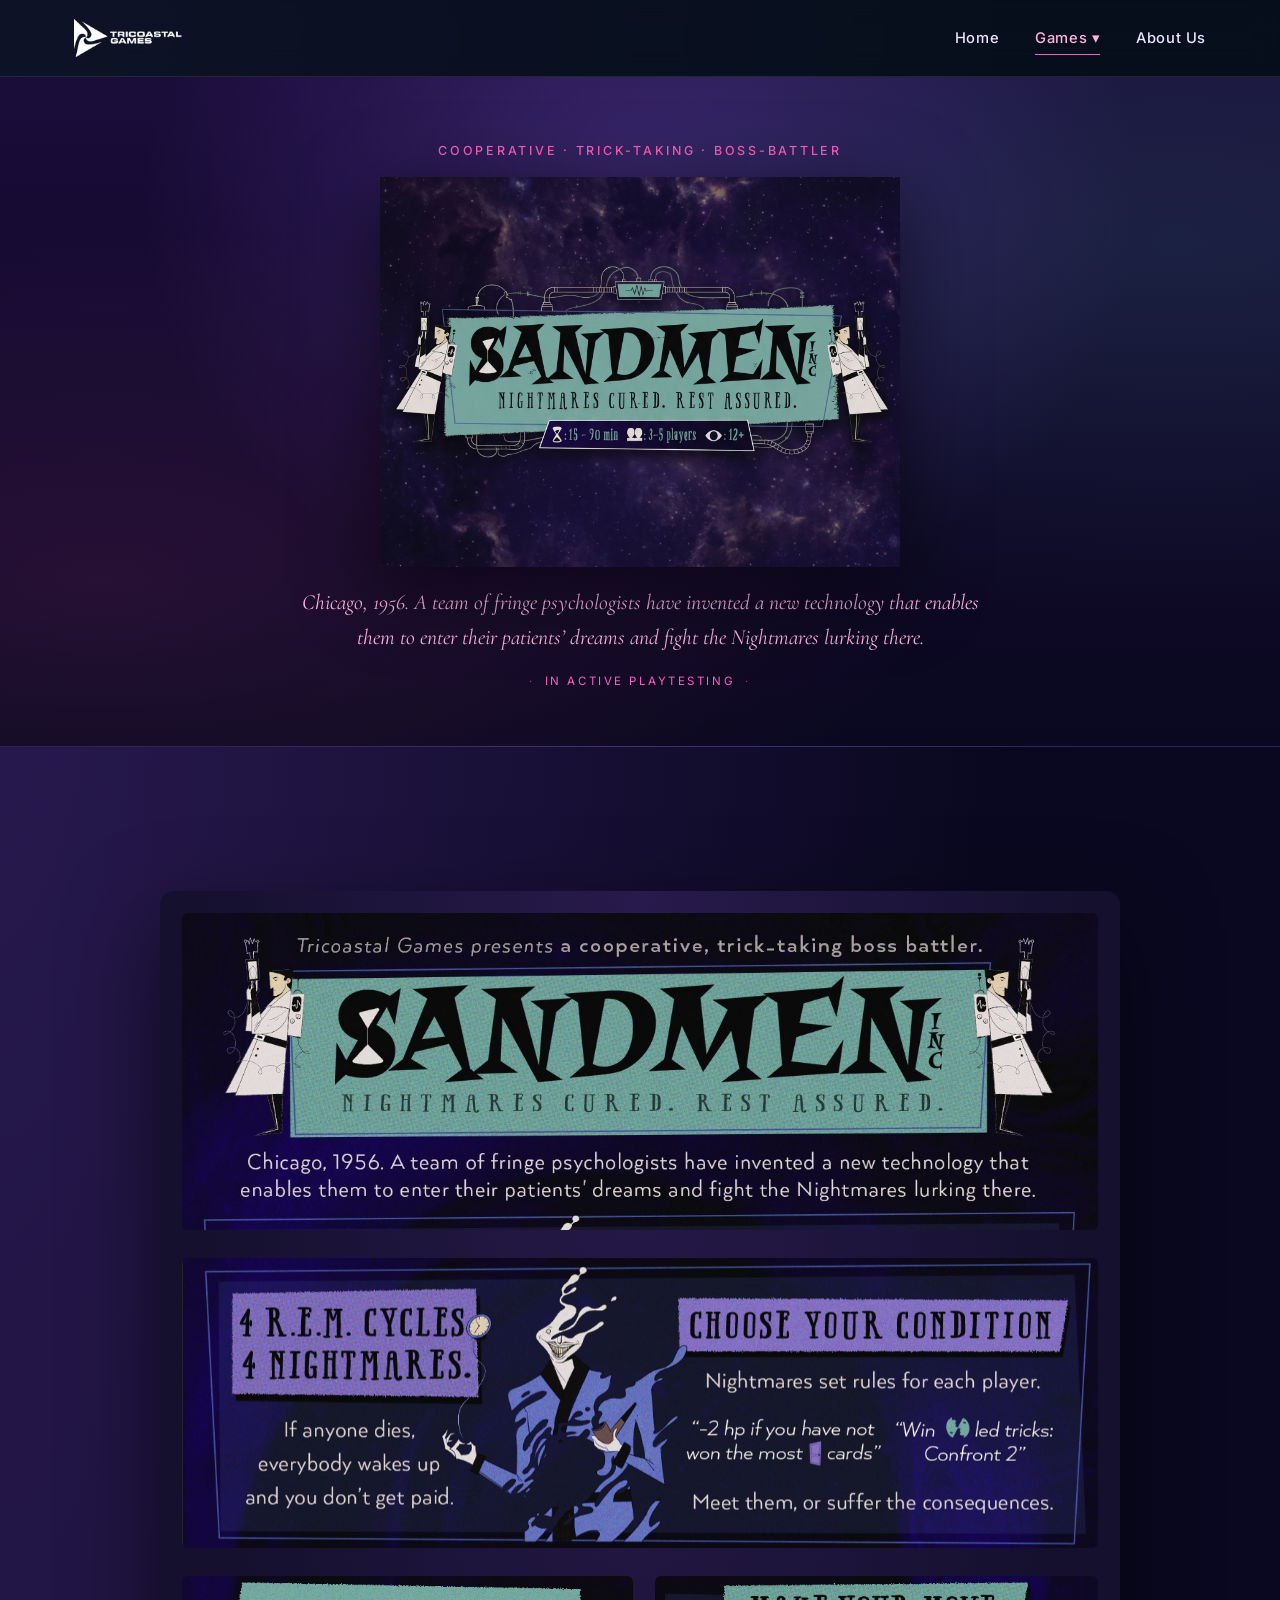
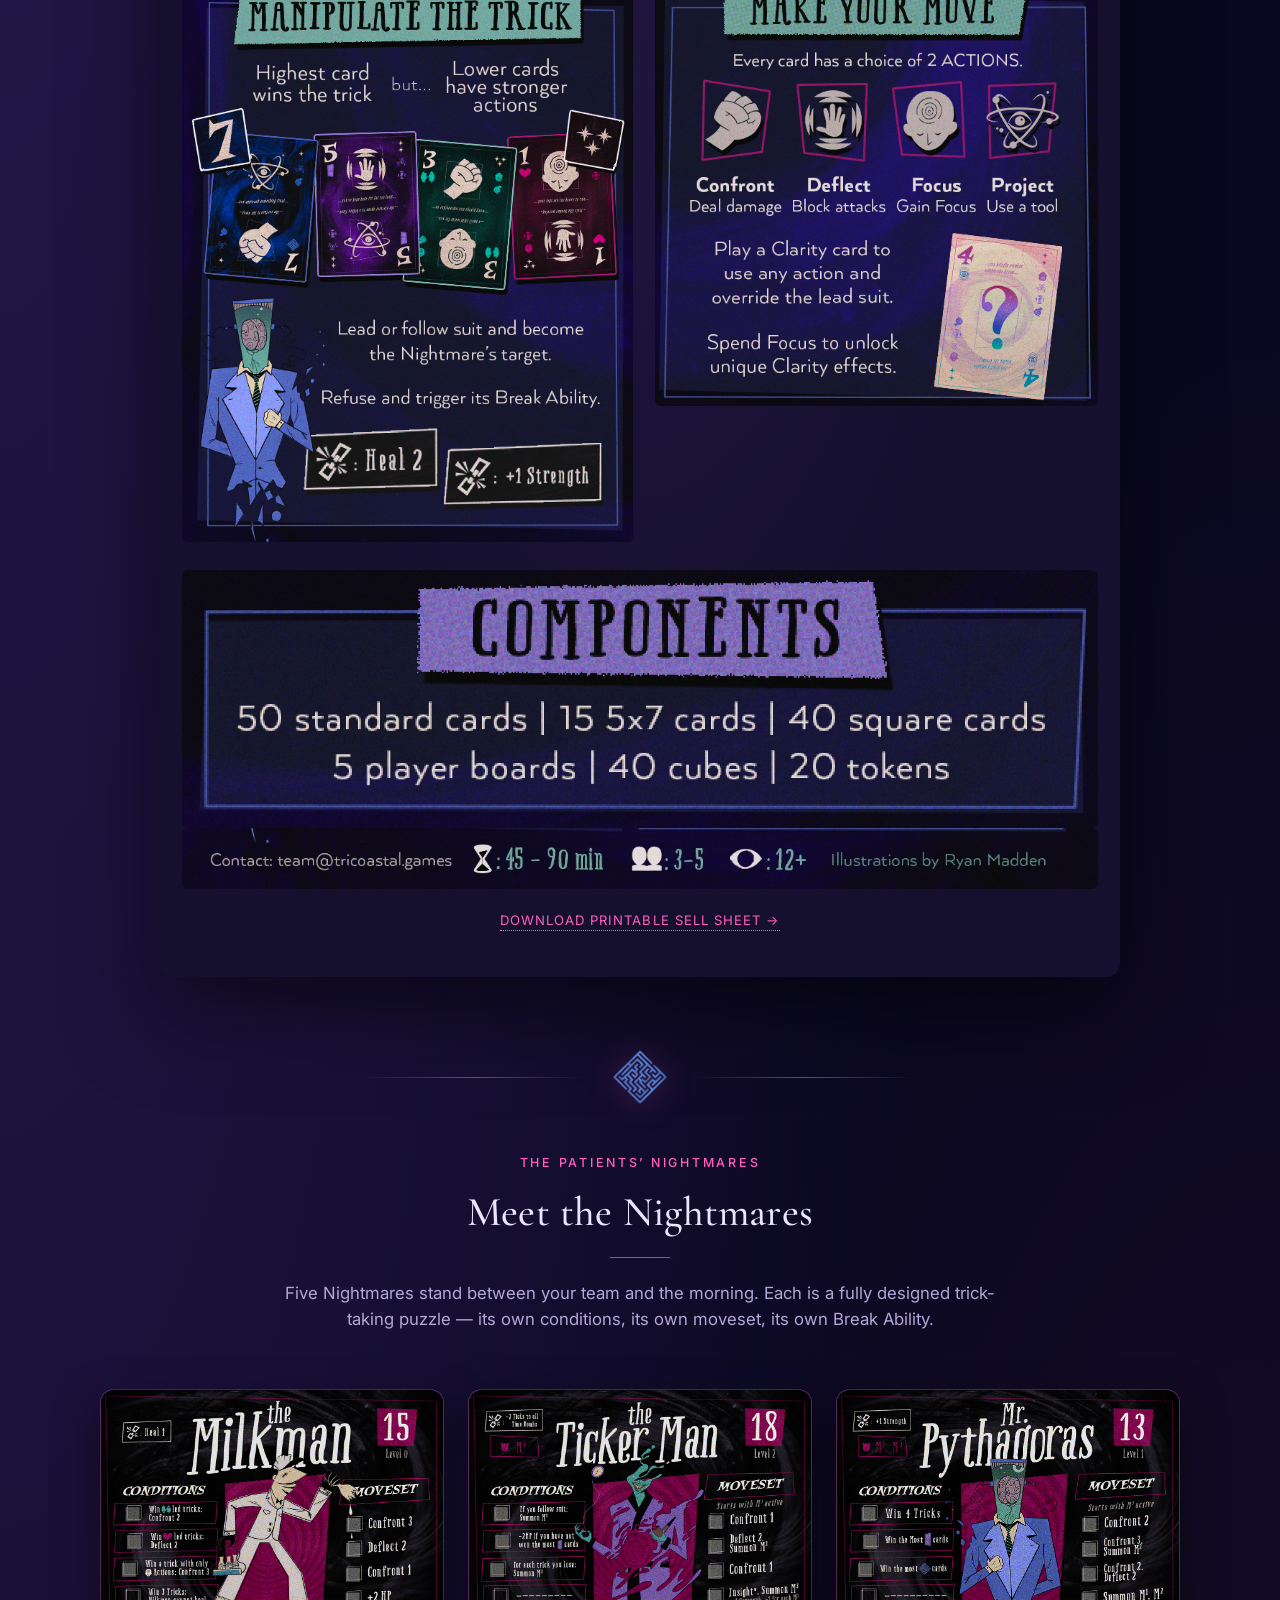
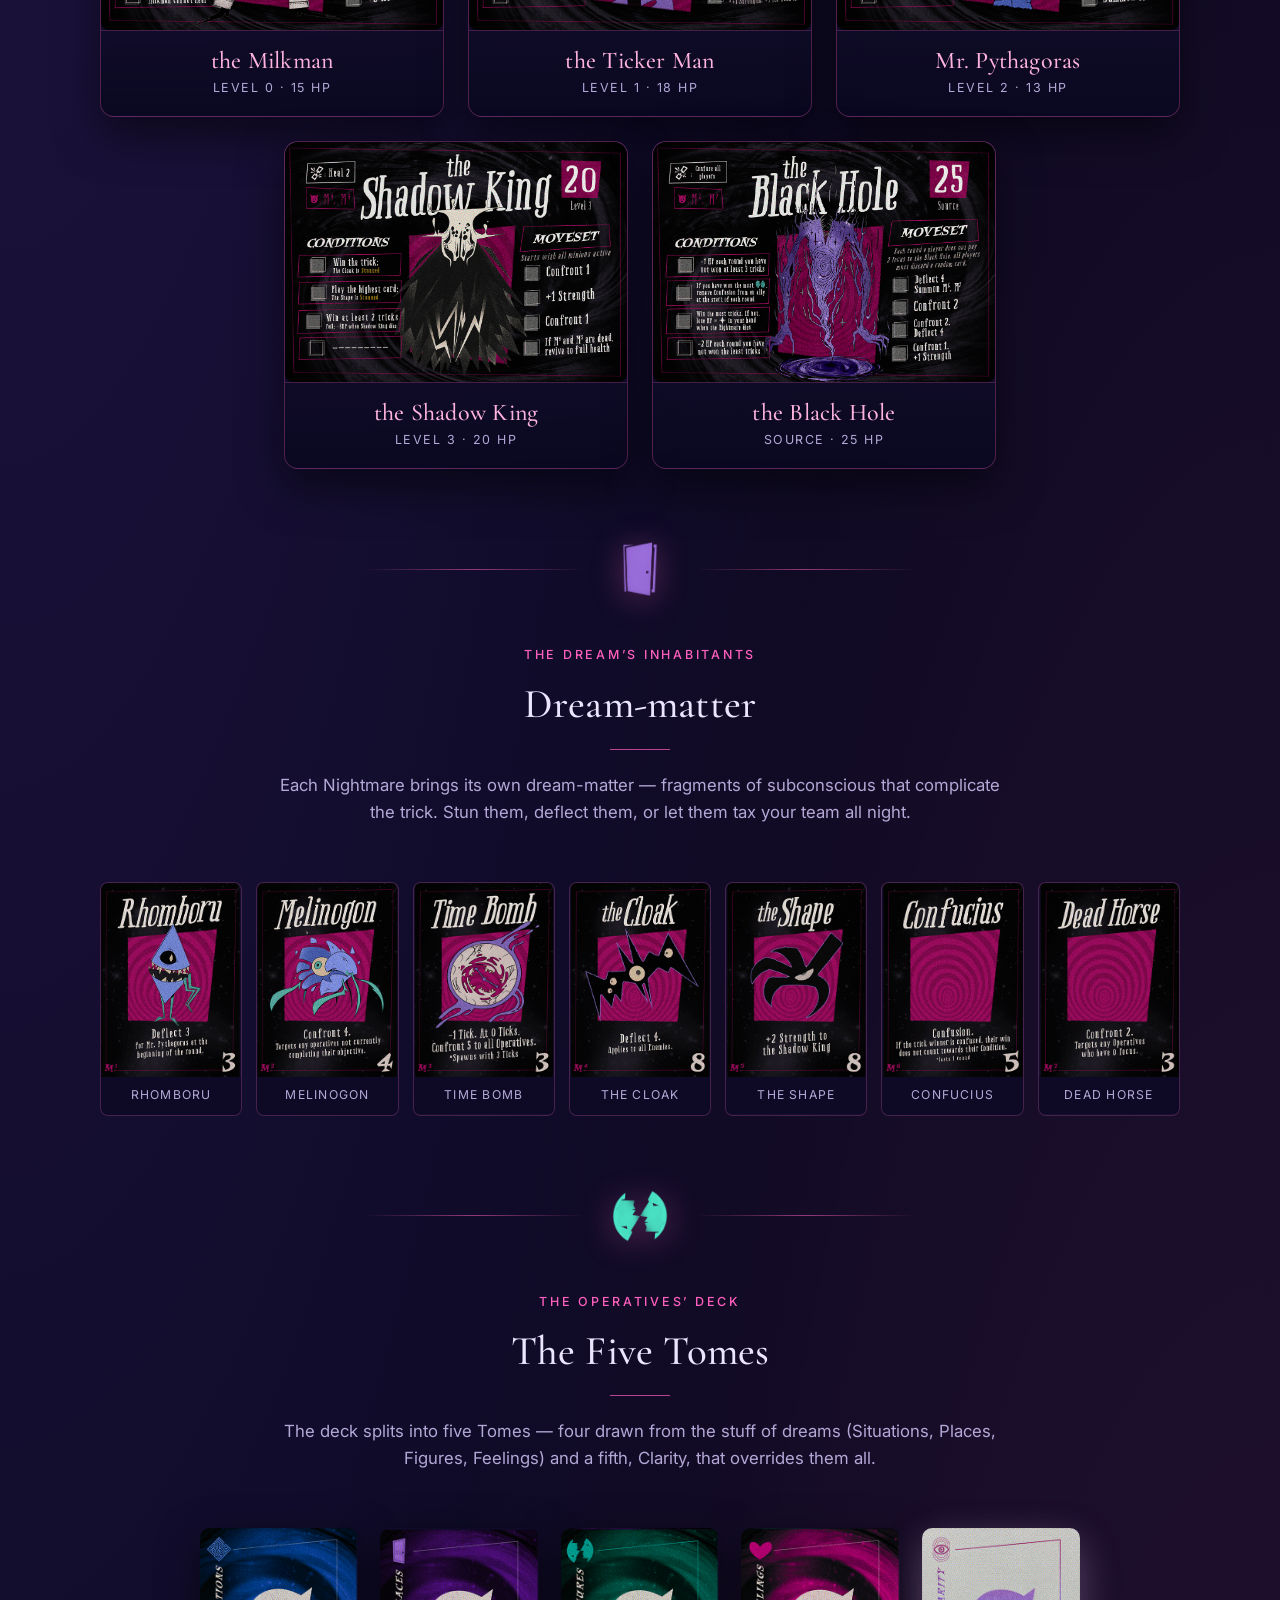
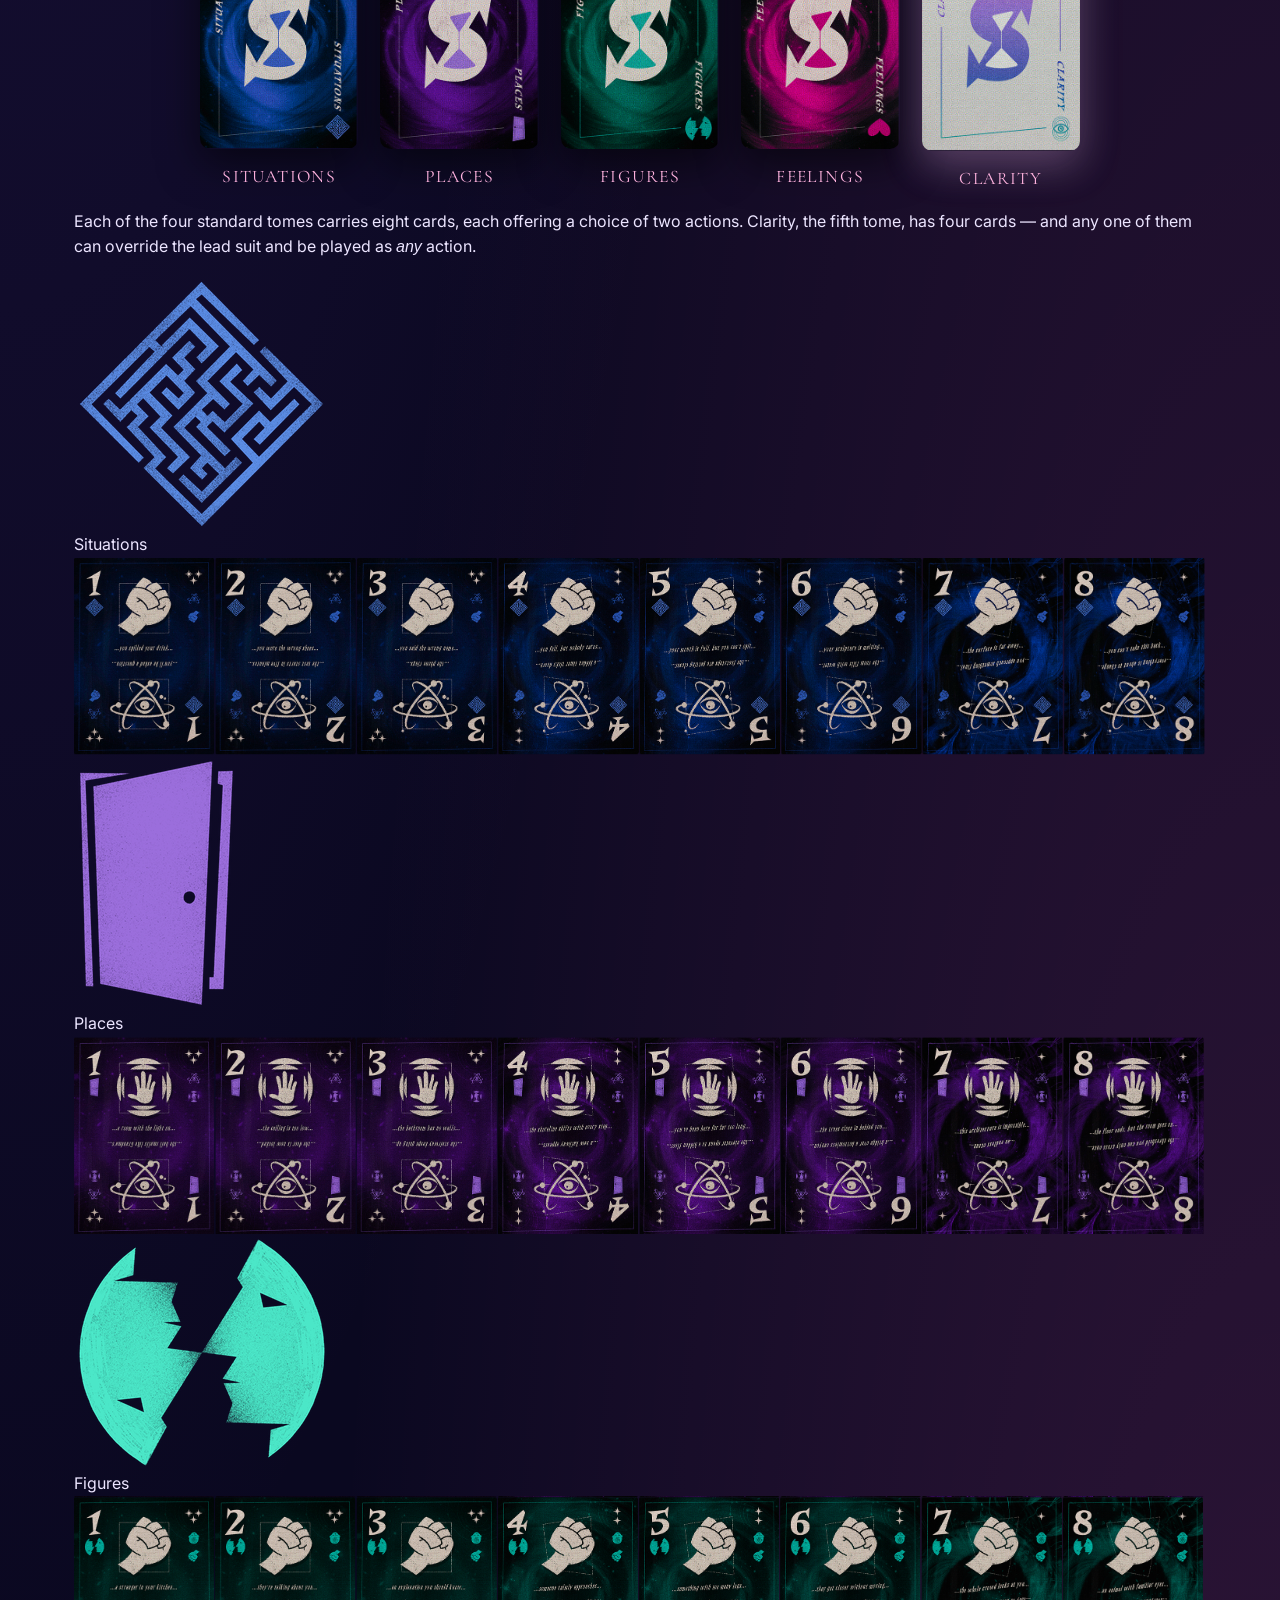
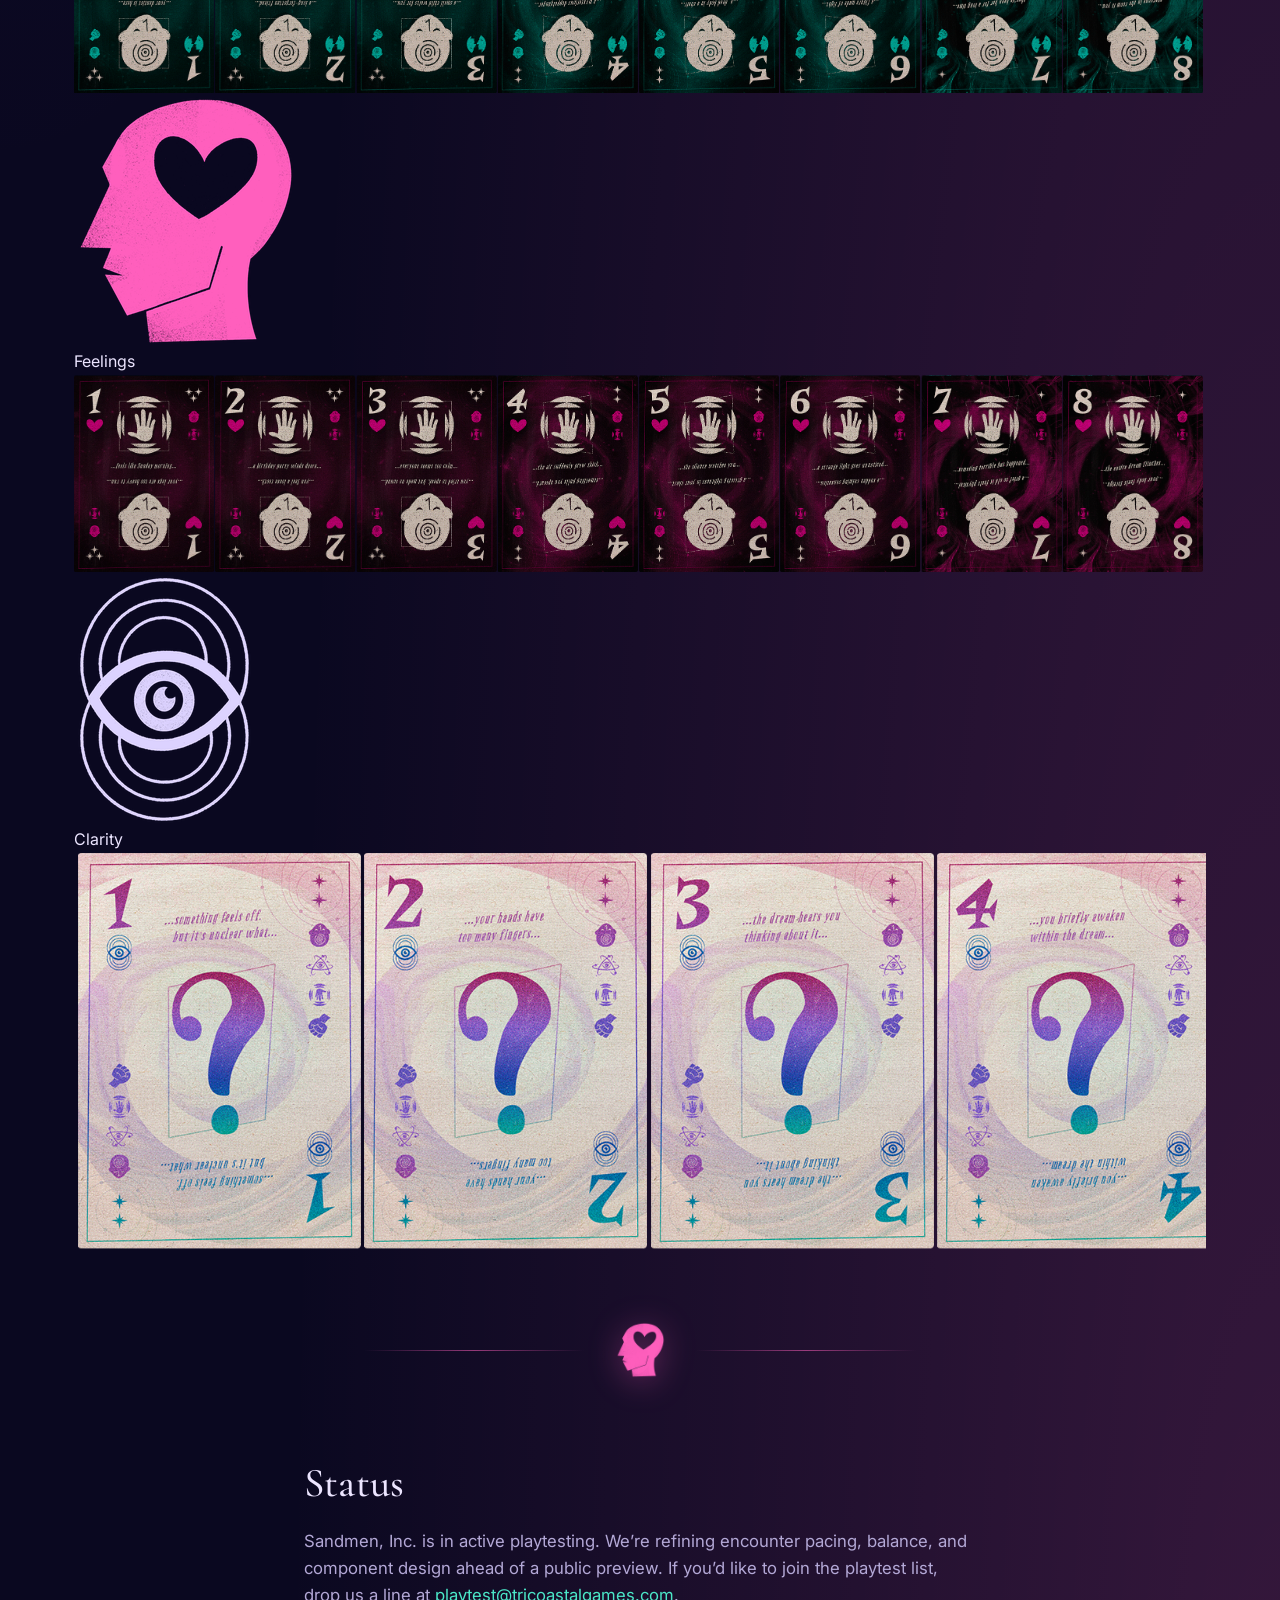
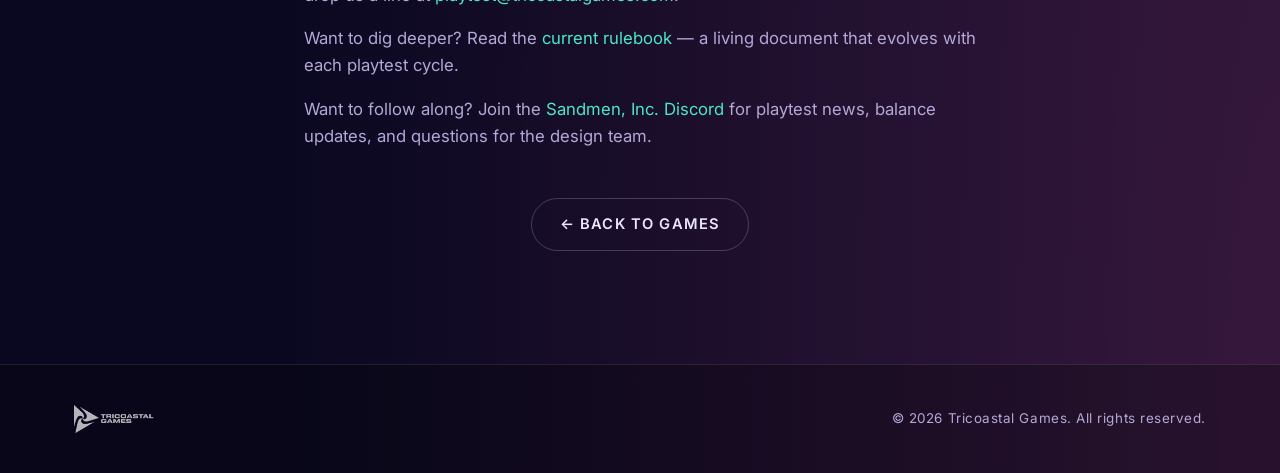
==== commit cb578d73: "[auto] update row_clarity.png row_emotions.png row_figures.png" ====
--- a/games/sandmen.html
+++ b/games/sandmen.html
@@ -192,6 +192,36 @@
           </figure>
         </div>
 
+        <p class="tome-rows-intro">Each of the four standard tomes carries eight cards, each offering a choice of two actions. Clarity, the fifth tome, has four cards &mdash; and any one of them can override the lead suit and be played as <em>any</em> action.</p>
+
+        <div class="tome-rows">
+          <div class="tome-row">
+            <img class="tome-row-pip" src="../assets/images/sandmen/pip_situations.png" alt="" />
+            <span class="tome-row-name">Situations</span>
+            <img class="tome-row-cards" src="../assets/images/sandmen/row_situations.png" alt="Eight Situations cards, numbered 1 through 8." />
+          </div>
+          <div class="tome-row">
+            <img class="tome-row-pip" src="../assets/images/sandmen/pip_places.png" alt="" />
+            <span class="tome-row-name">Places</span>
+            <img class="tome-row-cards" src="../assets/images/sandmen/row_places.png" alt="Eight Places cards, numbered 1 through 8." />
+          </div>
+          <div class="tome-row">
+            <img class="tome-row-pip" src="../assets/images/sandmen/pip_figures.png" alt="" />
+            <span class="tome-row-name">Figures</span>
+            <img class="tome-row-cards" src="../assets/images/sandmen/row_figures.png" alt="Eight Figures cards, numbered 1 through 8." />
+          </div>
+          <div class="tome-row">
+            <img class="tome-row-pip" src="../assets/images/sandmen/pip_emotions.png" alt="" />
+            <span class="tome-row-name">Feelings</span>
+            <img class="tome-row-cards" src="../assets/images/sandmen/row_emotions.png" alt="Eight Feelings cards, numbered 1 through 8." />
+          </div>
+          <div class="tome-row tome-row-clarity">
+            <img class="tome-row-pip" src="../assets/images/sandmen/pip_clarity.png" alt="" />
+            <span class="tome-row-name">Clarity</span>
+            <img class="tome-row-cards" src="../assets/images/sandmen/row_clarity.png" alt="Four Clarity cards, the wild trump that overrides any suit." />
+          </div>
+        </div>
+
         <div class="pip-divider">
           <img src="../assets/images/sandmen/pip_emotions.png" alt="Emotions" />
         </div>
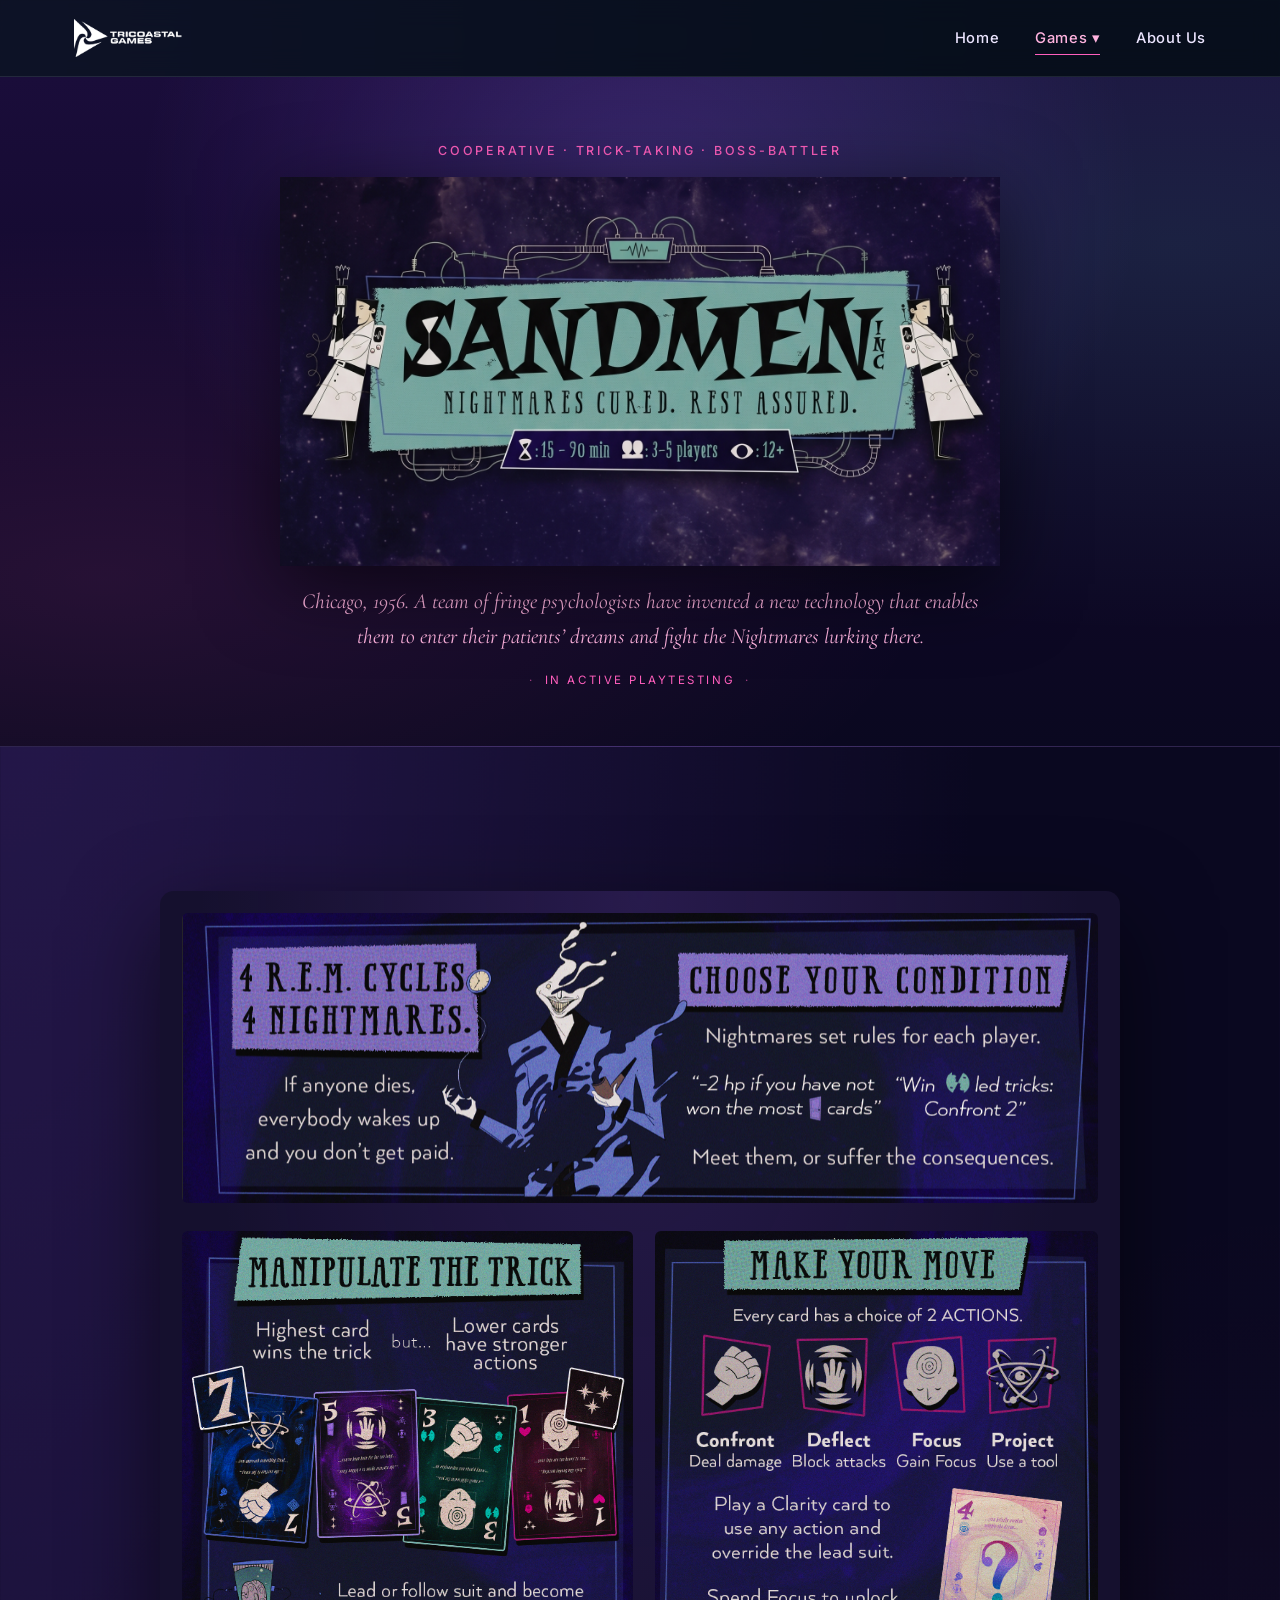
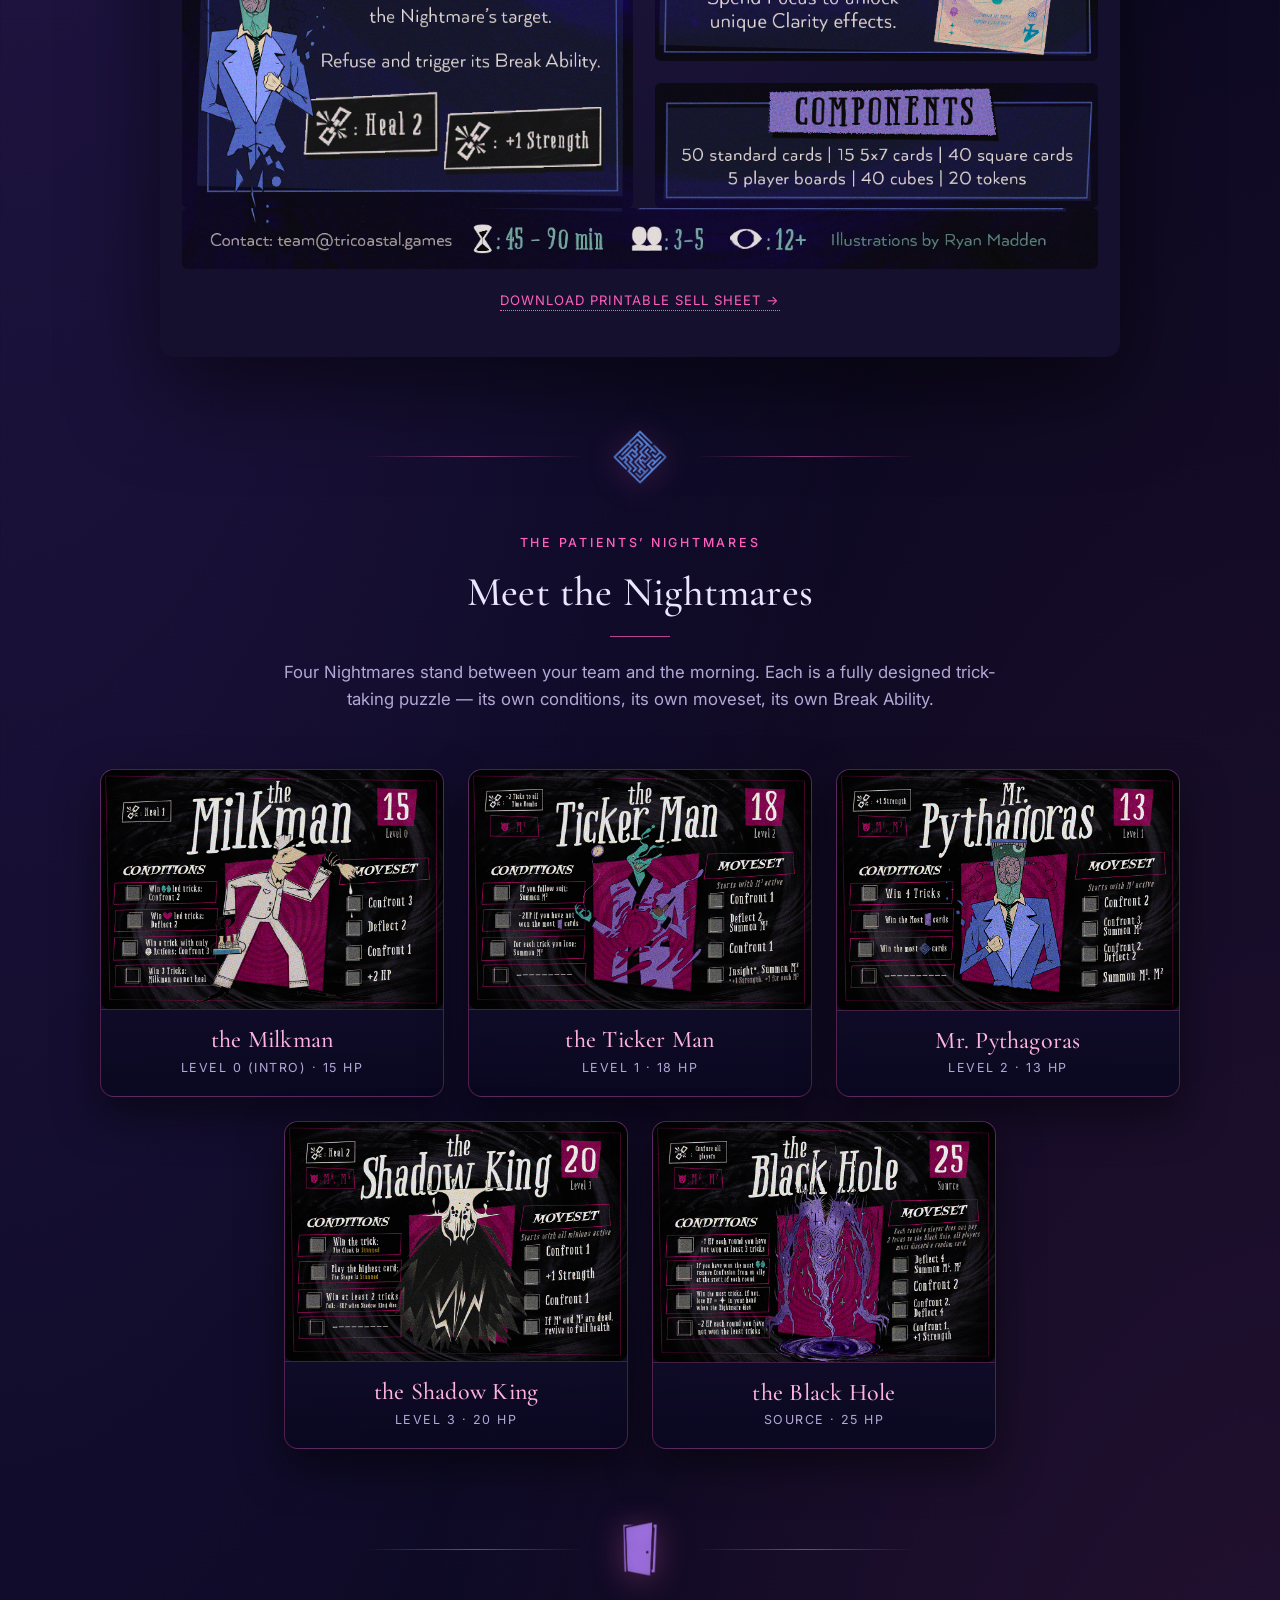
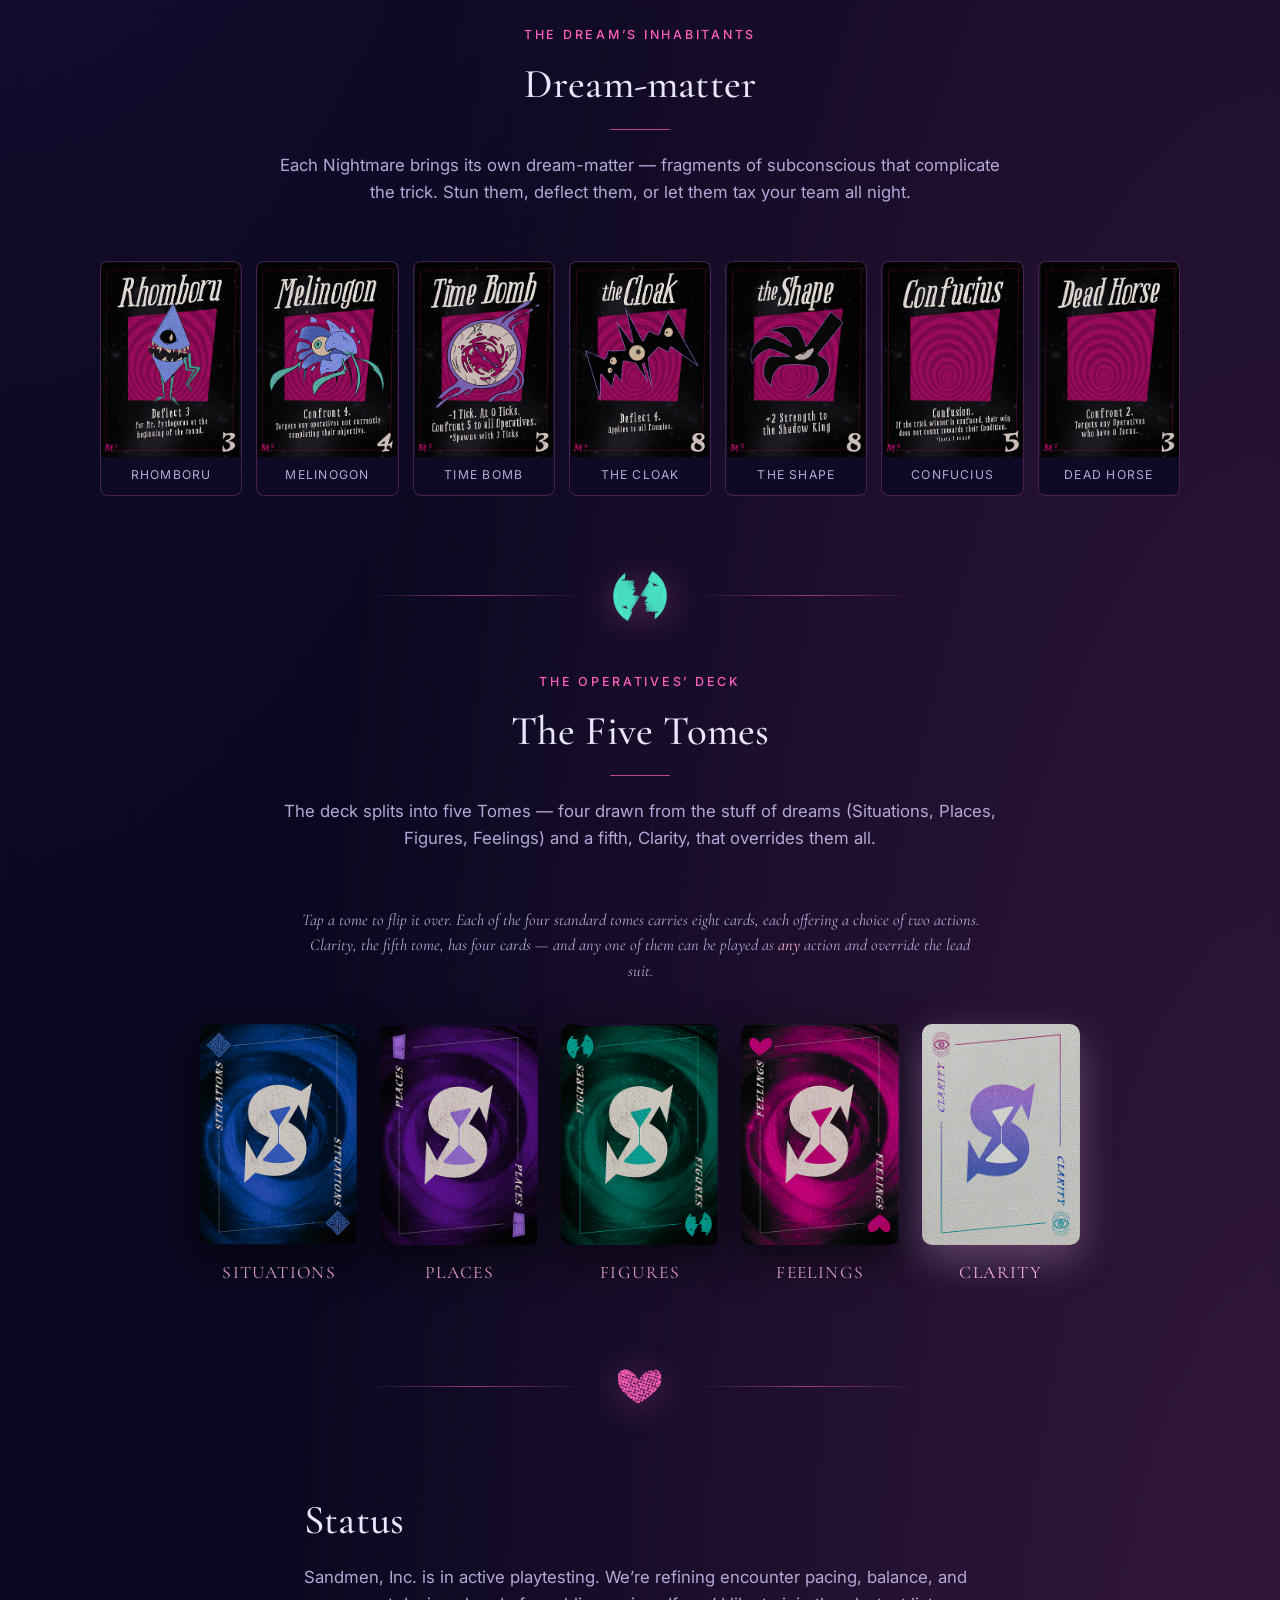
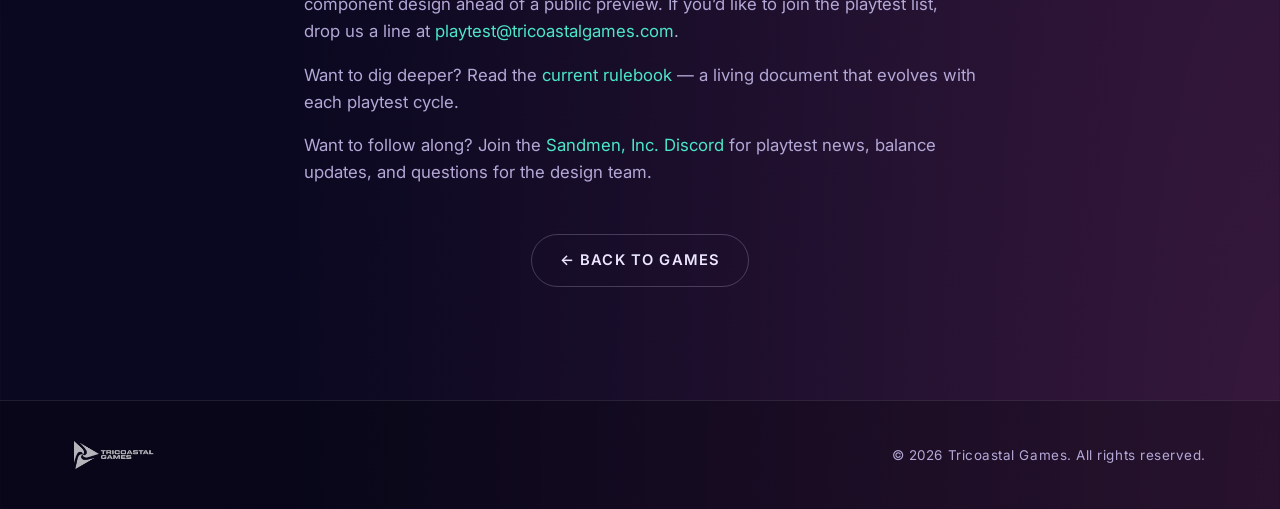
==== commit fb8f3cba: "[auto] update styles.css pip_emotions.png sandmen.html" ====
--- a/games/sandmen.html
+++ b/games/sandmen.html
@@ -47,16 +47,15 @@
     <section class="section">
       <div class="container">
         <div class="sell-sheet-block">
-          <img class="sheet-slice" src="../assets/images/sandmen/ss_top.jpg" alt="Sandmen, Inc. — Nightmares cured. Rest assured. Chicago, 1956. A team of fringe psychologists have invented a new technology that enables them to enter their patients' dreams and fight the Nightmares lurking there." />
-
-          <img class="sheet-slice sheet-spaced" src="../assets/images/sandmen/ss_part1_panels_top.png" alt="4 R.E.M. Cycles. 4 Nightmares. If anyone dies, everybody wakes up and you don't get paid. — Choose Your Condition. Nightmares set rules for each player. Meet them, or suffer the consequences." />
+          <img class="sheet-slice" src="../assets/images/sandmen/ss_part1_panels_top.png" alt="4 R.E.M. Cycles. 4 Nightmares. If anyone dies, everybody wakes up and you don't get paid. — Choose Your Condition. Nightmares set rules for each player. Meet them, or suffer the consequences." />
 
           <div class="sheet-row sheet-row-tall">
             <img class="sheet-slice" src="../assets/images/sandmen/ss_part2_manipulate.png" alt="Manipulate the Trick. Highest card wins the trick, but lower cards have stronger actions. Lead or follow suit and become the Nightmare's target. Refuse and trigger its Break Ability." />
-            <img class="sheet-slice" src="../assets/images/sandmen/ss_part3_makemove.png" alt="Make Your Move. Every card has a choice of 2 actions: Confront, Deflect, Focus, Project. Play a Clarity card to use any action and override the lead suit." />
+            <div class="sheet-col">
+              <img class="sheet-slice" src="../assets/images/sandmen/ss_part3_makemove.png" alt="Make Your Move. Every card has a choice of 2 actions: Confront, Deflect, Focus, Project. Play a Clarity card to use any action and override the lead suit." />
+              <img class="sheet-slice sheet-components" src="../assets/images/sandmen/ss_part4_components.png" alt="Components: 50 standard cards, 15 5x7 cards, 40 square cards, 5 player boards, 40 cubes, 20 tokens." />
+            </div>
           </div>
-
-          <img class="sheet-slice sheet-spaced" src="../assets/images/sandmen/ss_part4_components.png" alt="Components: 50 standard cards, 15 5x7 cards, 40 square cards, 5 player boards, 40 cubes, 20 tokens." />
 
           <img class="sheet-slice" src="../assets/images/sandmen/ss_footer.jpg" alt="Contact: team@tricoastal.games. 45-90 min. 3-5 players. Ages 12+. Illustrations by Ryan Madden." />
 
@@ -75,7 +74,7 @@
           <div class="eyebrow">The Patients&rsquo; Nightmares</div>
           <h2>Meet the Nightmares</h2>
           <div class="divider"></div>
-          <p>Five Nightmares stand between your team and the morning. Each is a fully designed trick-taking puzzle &mdash; its own conditions, its own moveset, its own Break Ability.</p>
+          <p>Four Nightmares stand between your team and the morning. Each is a fully designed trick-taking puzzle &mdash; its own conditions, its own moveset, its own Break Ability.</p>
         </div>
 
         <div class="sandmen-nightmares">
@@ -83,7 +82,7 @@
             <img src="../assets/images/sandmen/boss_milkman.png" alt="The Milkman &mdash; Level 1 nightmare boss card." />
             <div class="nightmare-meta">
               <h3>the Milkman</h3>
-              <p class="meta">Level 0 &middot; 15 HP</p>
+              <p class="meta">Level 0 (Intro) &middot; 15 HP</p>
             </div>
           </article>
           <article class="nightmare-card">
@@ -169,57 +168,105 @@
           <p>The deck splits into five Tomes &mdash; four drawn from the stuff of dreams (Situations, Places, Figures, Feelings) and a fifth, Clarity, that overrides them all.</p>
         </div>
 
-        <div class="sandmen-tomes">
-          <figure class="tome-card">
-            <img src="../assets/images/sandmen/tome_blue.png" alt="Situations tome card back." />
+        <p class="tome-rows-intro">Tap a tome to flip it over. Each of the four standard tomes carries eight cards, each offering a choice of two actions. Clarity, the fifth tome, has four cards &mdash; and any one of them can be played as <em>any</em> action and override the lead suit.</p>
+
+        <div class="sandmen-tomes" data-flippable>
+          <figure class="tome-card" data-cards="8" data-row="row_situations">
+            <button class="tome-flipper" type="button" aria-label="Reveal Situations cards">
+              <span class="tome-flipper-inner">
+                <span class="tome-face tome-face-front">
+                  <img src="../assets/images/sandmen/tome_blue.png" alt="Situations tome card back." />
+                </span>
+                <span class="tome-face tome-face-back">
+                  <span class="mini-card" style="--n: 1"></span>
+                  <span class="mini-card" style="--n: 2"></span>
+                  <span class="mini-card" style="--n: 3"></span>
+                  <span class="mini-card" style="--n: 4"></span>
+                  <span class="mini-card" style="--n: 5"></span>
+                  <span class="mini-card" style="--n: 6"></span>
+                  <span class="mini-card" style="--n: 7"></span>
+                  <span class="mini-card" style="--n: 8"></span>
+                </span>
+              </span>
+            </button>
             <figcaption>Situations</figcaption>
           </figure>
-          <figure class="tome-card">
-            <img src="../assets/images/sandmen/tome_purple.png" alt="Places tome card back." />
+          <figure class="tome-card" data-cards="8" data-row="row_places">
+            <button class="tome-flipper" type="button" aria-label="Reveal Places cards">
+              <span class="tome-flipper-inner">
+                <span class="tome-face tome-face-front">
+                  <img src="../assets/images/sandmen/tome_purple.png" alt="Places tome card back." />
+                </span>
+                <span class="tome-face tome-face-back">
+                  <span class="mini-card" style="--n: 1"></span>
+                  <span class="mini-card" style="--n: 2"></span>
+                  <span class="mini-card" style="--n: 3"></span>
+                  <span class="mini-card" style="--n: 4"></span>
+                  <span class="mini-card" style="--n: 5"></span>
+                  <span class="mini-card" style="--n: 6"></span>
+                  <span class="mini-card" style="--n: 7"></span>
+                  <span class="mini-card" style="--n: 8"></span>
+                </span>
+              </span>
+            </button>
             <figcaption>Places</figcaption>
           </figure>
-          <figure class="tome-card">
-            <img src="../assets/images/sandmen/tome_green.png" alt="Figures tome card back." />
+          <figure class="tome-card" data-cards="8" data-row="row_figures">
+            <button class="tome-flipper" type="button" aria-label="Reveal Figures cards">
+              <span class="tome-flipper-inner">
+                <span class="tome-face tome-face-front">
+                  <img src="../assets/images/sandmen/tome_green.png" alt="Figures tome card back." />
+                </span>
+                <span class="tome-face tome-face-back">
+                  <span class="mini-card" style="--n: 1"></span>
+                  <span class="mini-card" style="--n: 2"></span>
+                  <span class="mini-card" style="--n: 3"></span>
+                  <span class="mini-card" style="--n: 4"></span>
+                  <span class="mini-card" style="--n: 5"></span>
+                  <span class="mini-card" style="--n: 6"></span>
+                  <span class="mini-card" style="--n: 7"></span>
+                  <span class="mini-card" style="--n: 8"></span>
+                </span>
+              </span>
+            </button>
             <figcaption>Figures</figcaption>
           </figure>
-          <figure class="tome-card">
-            <img src="../assets/images/sandmen/tome_magenta.png" alt="Feelings tome card back." />
+          <figure class="tome-card" data-cards="8" data-row="row_emotions">
+            <button class="tome-flipper" type="button" aria-label="Reveal Feelings cards">
+              <span class="tome-flipper-inner">
+                <span class="tome-face tome-face-front">
+                  <img src="../assets/images/sandmen/tome_magenta.png" alt="Feelings tome card back." />
+                </span>
+                <span class="tome-face tome-face-back">
+                  <span class="mini-card" style="--n: 1"></span>
+                  <span class="mini-card" style="--n: 2"></span>
+                  <span class="mini-card" style="--n: 3"></span>
+                  <span class="mini-card" style="--n: 4"></span>
+                  <span class="mini-card" style="--n: 5"></span>
+                  <span class="mini-card" style="--n: 6"></span>
+                  <span class="mini-card" style="--n: 7"></span>
+                  <span class="mini-card" style="--n: 8"></span>
+                </span>
+              </span>
+            </button>
             <figcaption>Feelings</figcaption>
           </figure>
-          <figure class="tome-card tome-clarity">
-            <img src="../assets/images/sandmen/tome_clarity.png" alt="Clarity tome card back." />
+          <figure class="tome-card tome-clarity" data-cards="4" data-row="row_clarity">
+            <button class="tome-flipper" type="button" aria-label="Reveal Clarity cards">
+              <span class="tome-flipper-inner">
+                <span class="tome-face tome-face-front">
+                  <img src="../assets/images/sandmen/tome_clarity.png" alt="Clarity tome card back." />
+                </span>
+                <span class="tome-face tome-face-back">
+                  <span class="mini-card" style="--n: 1"></span>
+                  <span class="mini-card" style="--n: 2"></span>
+                  <span class="mini-card" style="--n: 3"></span>
+                  <span class="mini-card" style="--n: 4"></span>
+                </span>
+              </span>
+            </button>
             <figcaption>Clarity</figcaption>
           </figure>
-        </div>
-
-        <p class="tome-rows-intro">Each of the four standard tomes carries eight cards, each offering a choice of two actions. Clarity, the fifth tome, has four cards &mdash; and any one of them can override the lead suit and be played as <em>any</em> action.</p>
-
-        <div class="tome-rows">
-          <div class="tome-row">
-            <img class="tome-row-pip" src="../assets/images/sandmen/pip_situations.png" alt="" />
-            <span class="tome-row-name">Situations</span>
-            <img class="tome-row-cards" src="../assets/images/sandmen/row_situations.png" alt="Eight Situations cards, numbered 1 through 8." />
-          </div>
-          <div class="tome-row">
-            <img class="tome-row-pip" src="../assets/images/sandmen/pip_places.png" alt="" />
-            <span class="tome-row-name">Places</span>
-            <img class="tome-row-cards" src="../assets/images/sandmen/row_places.png" alt="Eight Places cards, numbered 1 through 8." />
-          </div>
-          <div class="tome-row">
-            <img class="tome-row-pip" src="../assets/images/sandmen/pip_figures.png" alt="" />
-            <span class="tome-row-name">Figures</span>
-            <img class="tome-row-cards" src="../assets/images/sandmen/row_figures.png" alt="Eight Figures cards, numbered 1 through 8." />
-          </div>
-          <div class="tome-row">
-            <img class="tome-row-pip" src="../assets/images/sandmen/pip_emotions.png" alt="" />
-            <span class="tome-row-name">Feelings</span>
-            <img class="tome-row-cards" src="../assets/images/sandmen/row_emotions.png" alt="Eight Feelings cards, numbered 1 through 8." />
-          </div>
-          <div class="tome-row tome-row-clarity">
-            <img class="tome-row-pip" src="../assets/images/sandmen/pip_clarity.png" alt="" />
-            <span class="tome-row-name">Clarity</span>
-            <img class="tome-row-cards" src="../assets/images/sandmen/row_clarity.png" alt="Four Clarity cards, the wild trump that overrides any suit." />
-          </div>
         </div>
 
         <div class="pip-divider">
@@ -250,5 +297,15 @@
     </div>
   </footer>
 
+  <script>
+    document.querySelectorAll('.sandmen-tomes .tome-flipper').forEach(btn => {
+      btn.addEventListener('click', () => {
+        const card = btn.closest('.tome-card');
+        const isFlipped = card.classList.toggle('flipped');
+        btn.setAttribute('aria-pressed', isFlipped ? 'true' : 'false');
+      });
+    });
+  </script>
+
 </body>
 </html>
--- a/assets/css/styles.css
+++ b/assets/css/styles.css
@@ -726,11 +726,21 @@
 
 .sheet-row {
   display: grid;
-  /* Bottom row: Manipulate (taller, includes break) + Make Your Move. */
+  /* Bottom row: Manipulate (taller, includes break) + Make Your Move stacked over Components. */
   grid-template-columns: 1254fr 1234fr;
   gap: 22px;
-  align-items: start;
+  align-items: stretch;
   margin-top: 28px;
+}
+
+.sheet-col {
+  display: flex;
+  flex-direction: column;
+  gap: 22px;
+}
+
+.sheet-col .sheet-components {
+  margin-top: auto;
 }
 
 .sheet-download {
@@ -937,7 +947,10 @@
 .sandmen-hero-logo {
   display: block;
   margin: 6px auto 18px;
-  max-width: min(520px, 88%);
+  width: min(720px, 96%);
+  aspect-ratio: 1.85 / 1;
+  object-fit: cover;
+  object-position: center 56%;
   filter: drop-shadow(0 18px 40px rgba(0, 0, 0, 0.6));
 }
 
@@ -1469,23 +1482,6 @@
   margin: 0;
   text-align: center;
   position: relative;
-  transition: transform 0.3s ease;
-}
-
-.tome-card:hover {
-  transform: translateY(-6px) rotate(-1deg);
-}
-
-.tome-card:hover.tome-clarity {
-  transform: translateY(-6px) rotate(1deg);
-}
-
-.tome-card img {
-  width: 100%;
-  height: auto;
-  display: block;
-  border-radius: 10px;
-  box-shadow: 0 14px 40px rgba(0, 0, 0, 0.55);
 }
 
 .tome-card figcaption {
@@ -1497,8 +1493,129 @@
   text-transform: uppercase;
 }
 
-.tome-clarity img {
+/* Flippable tome — button host with 3D rotateY */
+.tome-flipper {
+  display: block;
+  width: 100%;
+  aspect-ratio: 363 / 506;
+  background: none;
+  border: 0;
+  padding: 0;
+  perspective: 1200px;
+  cursor: pointer;
+  -webkit-tap-highlight-color: transparent;
+}
+
+.tome-flipper:focus-visible {
+  outline: 2px solid var(--sand);
+  outline-offset: 4px;
+  border-radius: 12px;
+}
+
+.tome-flipper-inner {
+  position: relative;
+  display: block;
+  width: 100%;
+  height: 100%;
+  transition: transform 0.75s cubic-bezier(0.65, 0.05, 0.35, 1);
+  transform-style: preserve-3d;
+}
+
+.tome-face {
+  display: block;
+}
+
+.tome-card.flipped .tome-flipper-inner {
+  transform: rotateY(180deg);
+}
+
+.tome-face {
+  position: absolute;
+  inset: 0;
+  backface-visibility: hidden;
+  -webkit-backface-visibility: hidden;
+  border-radius: 10px;
+  overflow: hidden;
+  box-shadow: 0 14px 40px rgba(0, 0, 0, 0.55);
+}
+
+.tome-face-front img {
+  width: 100%;
+  height: 100%;
+  display: block;
+  object-fit: cover;
+}
+
+.tome-face-back {
+  transform: rotateY(180deg);
+  background: linear-gradient(180deg, var(--ink-2), #221941);
+  border: 1px solid rgba(255, 95, 189, 0.28);
+  display: grid;
+  grid-template-columns: repeat(4, 1fr);
+  grid-template-rows: repeat(2, 1fr);
+  gap: 4px;
+  padding: 8px;
+}
+
+.tome-clarity .tome-face-back {
+  grid-template-columns: repeat(2, 1fr);
+  grid-template-rows: repeat(2, 1fr);
+  gap: 6px;
+  padding: 10px;
+  border-color: rgba(75, 231, 200, 0.4);
+  background:
+    linear-gradient(180deg, rgba(75, 231, 200, 0.04), rgba(255, 95, 189, 0.04)),
+    linear-gradient(180deg, var(--ink-2), #221941);
+}
+
+.mini-card {
+  background-size: 800% 100%;
+  background-position: calc((var(--n) - 1) / 7 * 100%) center;
+  background-repeat: no-repeat;
+  border-radius: 4px;
+  background-color: rgba(0, 0, 0, 0.25);
+  box-shadow: 0 2px 8px rgba(0, 0, 0, 0.45);
+}
+
+.tome-clarity .mini-card {
+  background-size: 400% 100%;
+  background-position: calc((var(--n) - 1) / 3 * 100%) center;
+}
+
+/* Per-tome background images for the mini-cards */
+.tome-card[data-row="row_situations"] .mini-card { background-image: url('../images/sandmen/row_situations.png'); }
+.tome-card[data-row="row_places"]     .mini-card { background-image: url('../images/sandmen/row_places.png'); }
+.tome-card[data-row="row_figures"]    .mini-card { background-image: url('../images/sandmen/row_figures.png'); }
+.tome-card[data-row="row_emotions"]   .mini-card { background-image: url('../images/sandmen/row_emotions.png'); }
+.tome-card[data-row="row_clarity"]    .mini-card { background-image: url('../images/sandmen/row_clarity.png'); }
+
+.tome-clarity .tome-face-front {
   box-shadow: 0 14px 40px rgba(255, 95, 189, 0.25), 0 14px 40px rgba(75, 231, 200, 0.18);
+}
+
+.tome-flipper:hover .tome-flipper-inner {
+  transform: translateY(-4px);
+}
+
+.tome-card.flipped .tome-flipper:hover .tome-flipper-inner {
+  transform: rotateY(180deg) translateY(-4px);
+}
+
+/* Intro copy above the tome flippers */
+.tome-rows-intro {
+  max-width: 680px;
+  margin: 44px auto 28px;
+  text-align: center;
+  color: var(--mist-dim);
+  font-size: 1.02rem;
+  font-family: var(--serif);
+  font-style: italic;
+  line-height: 1.55;
+}
+
+.tome-rows-intro em {
+  color: var(--sand-soft);
+  font-style: italic;
 }
 
 /* Responsive: collapse Sandmen grids on smaller screens */
